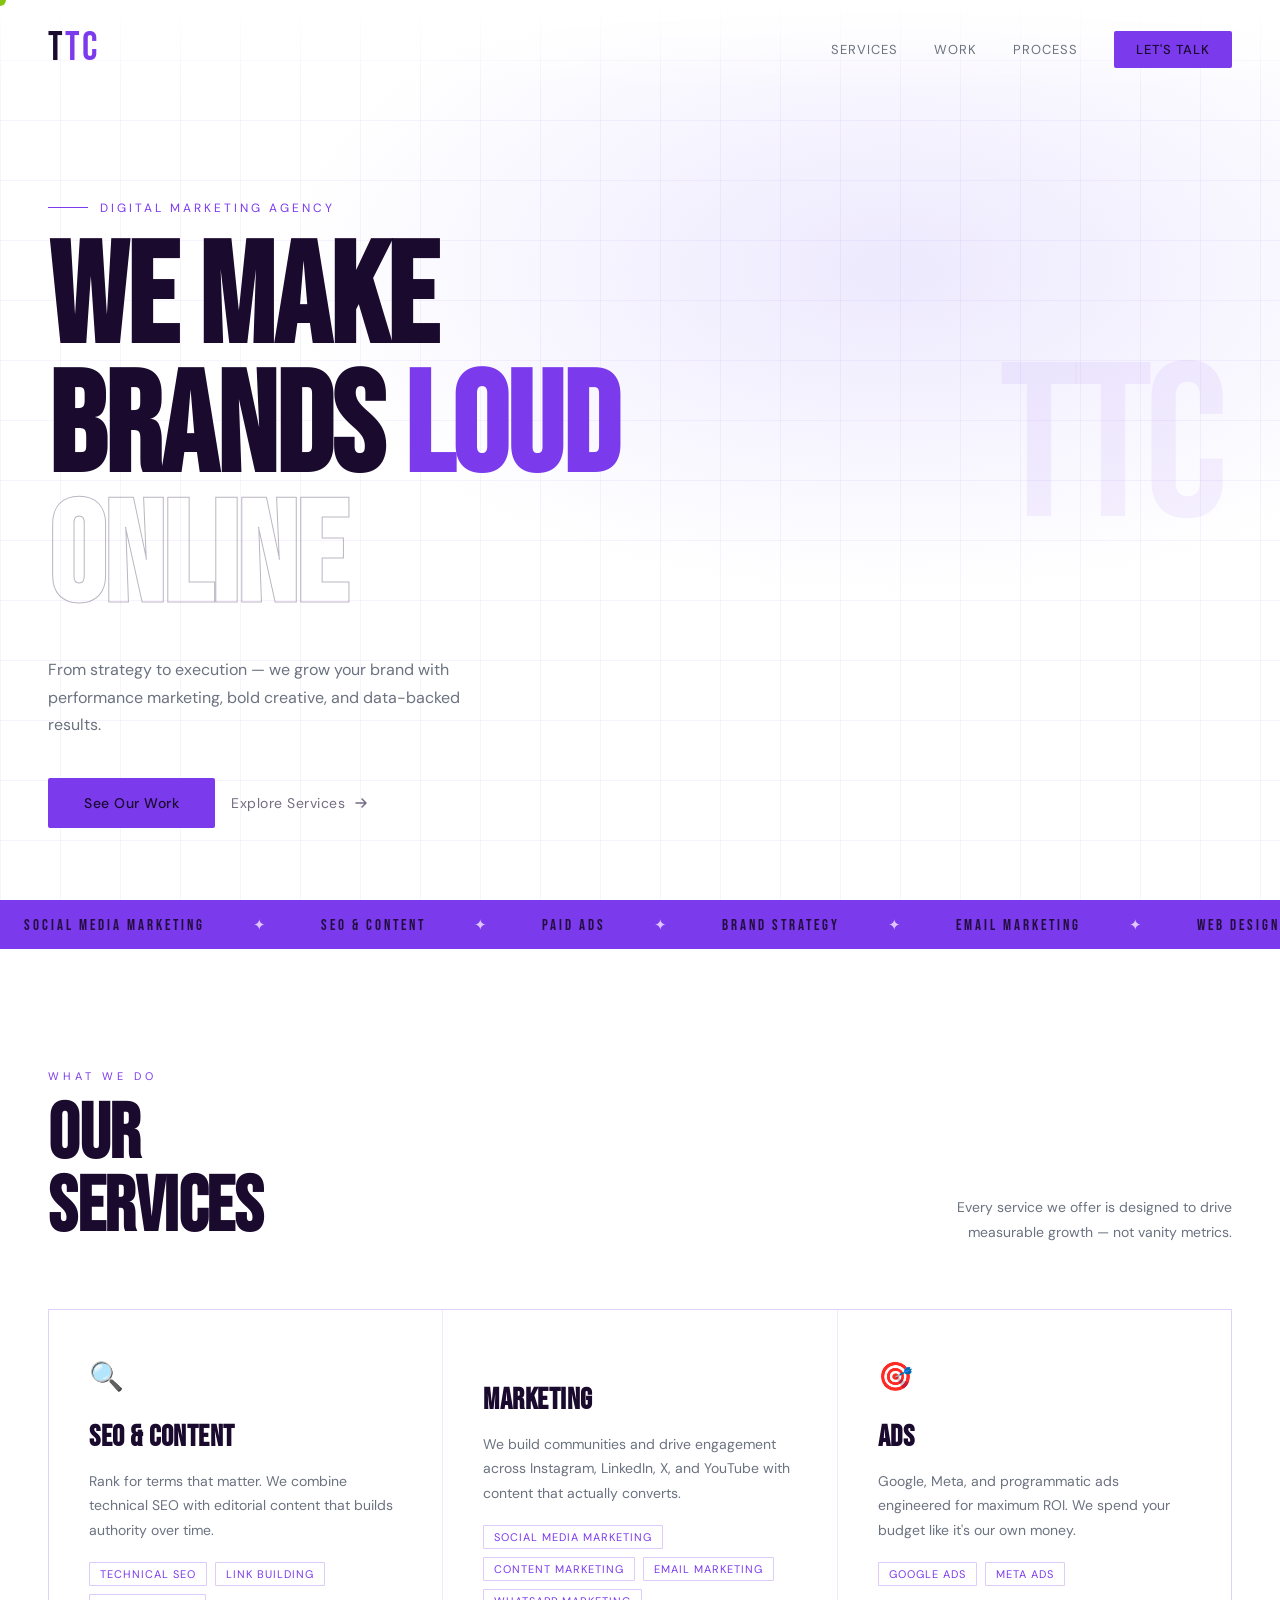
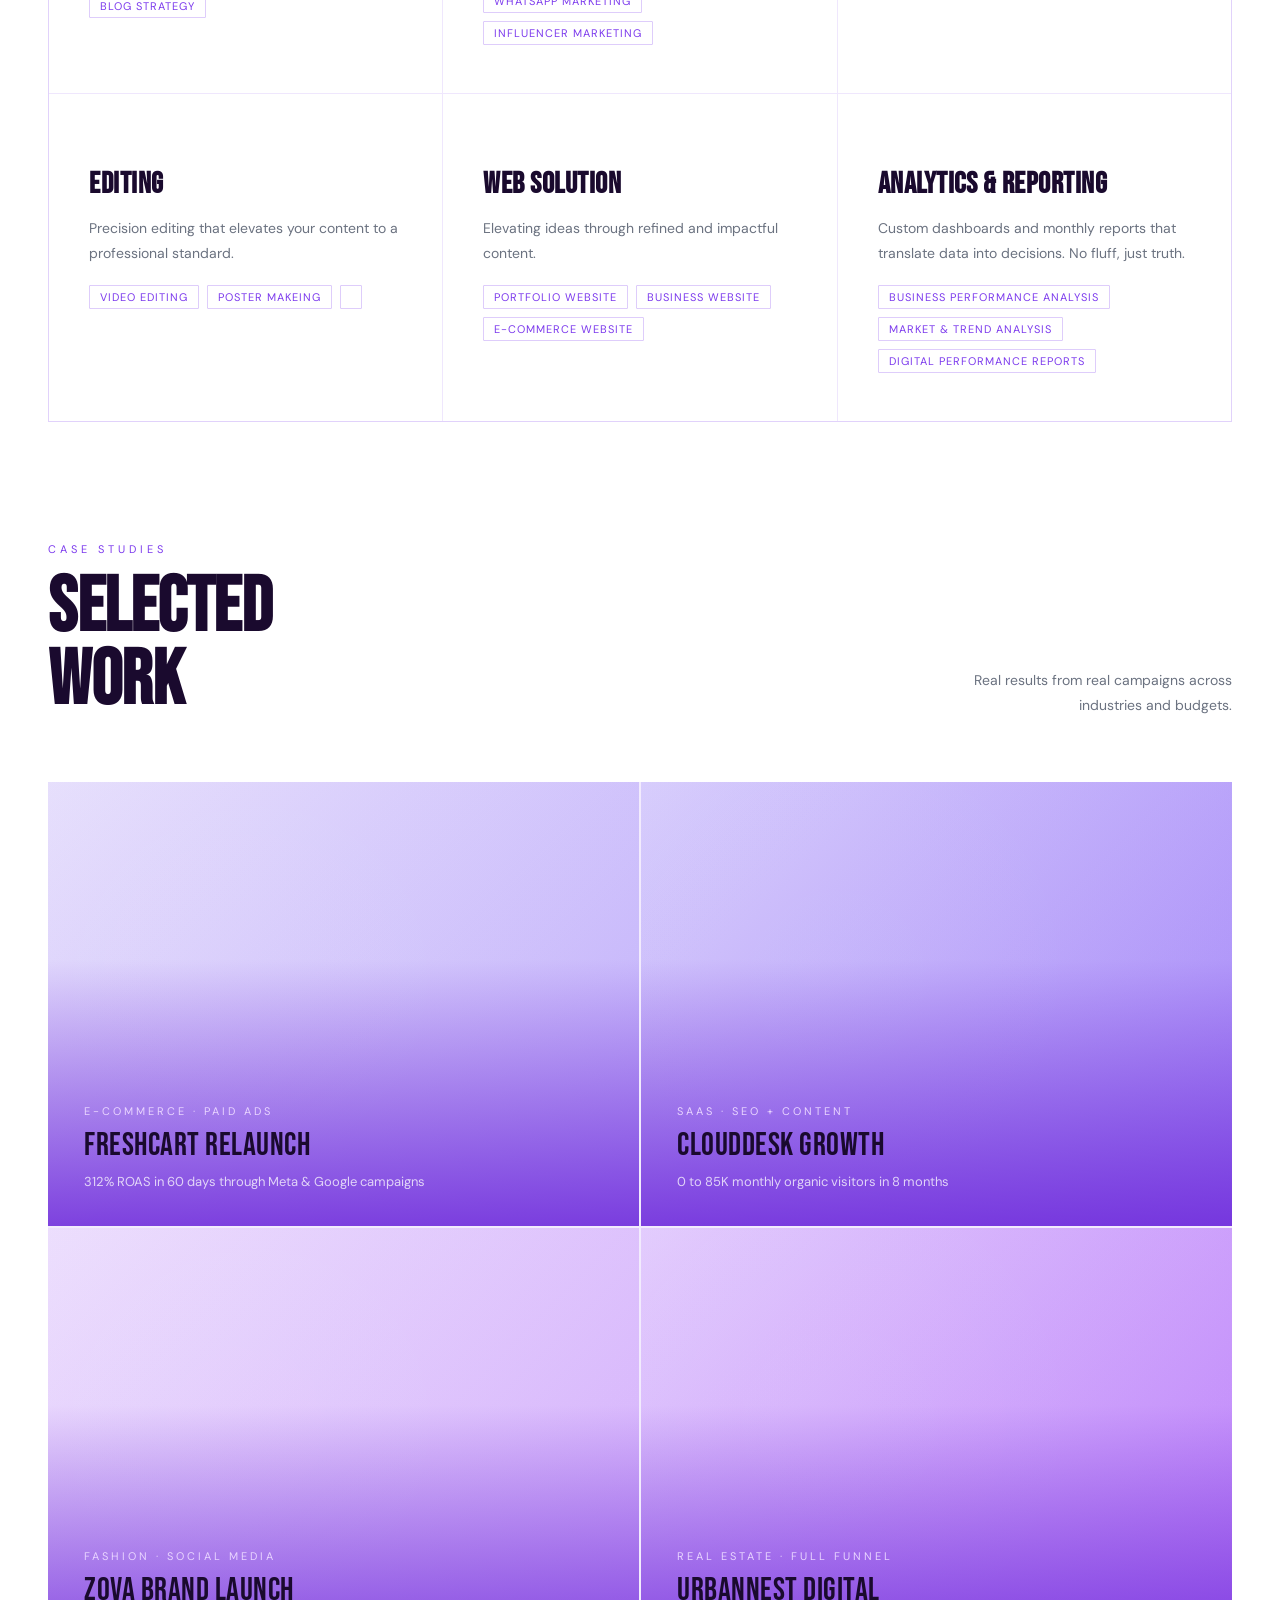
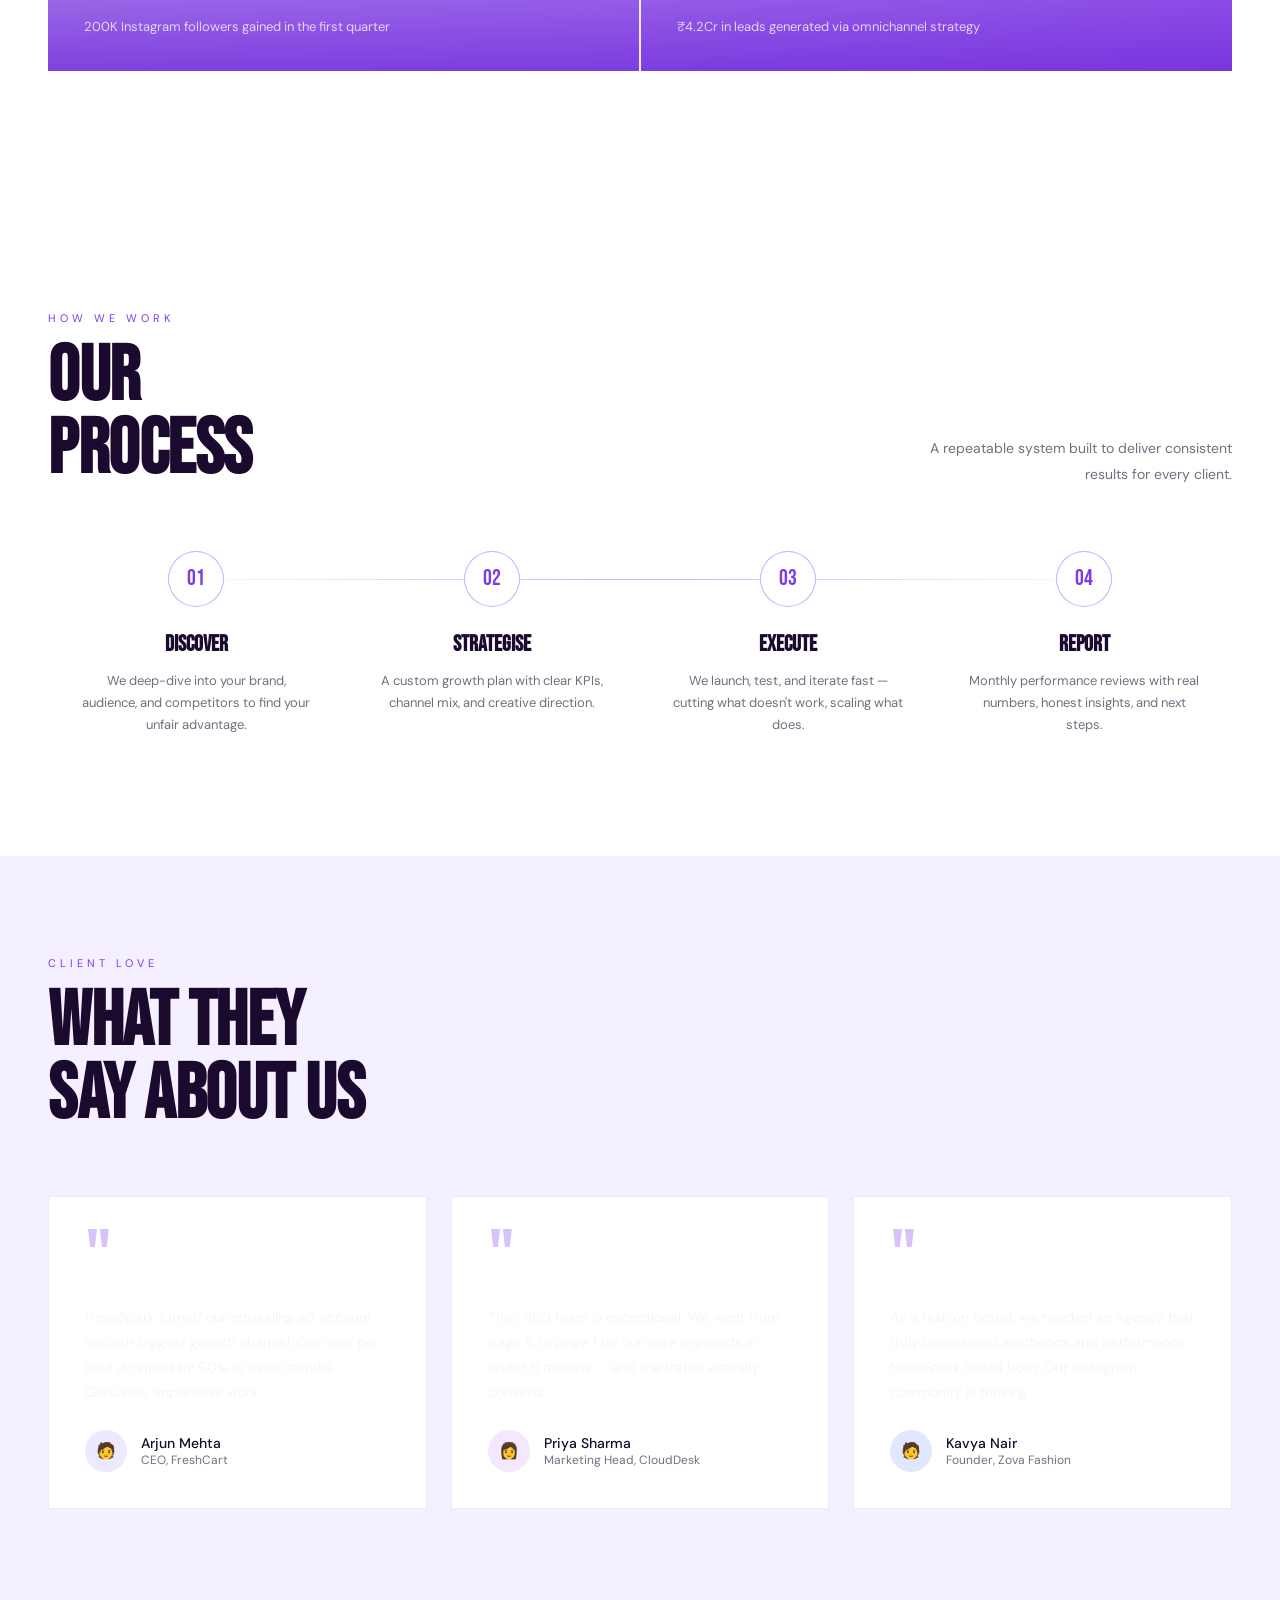
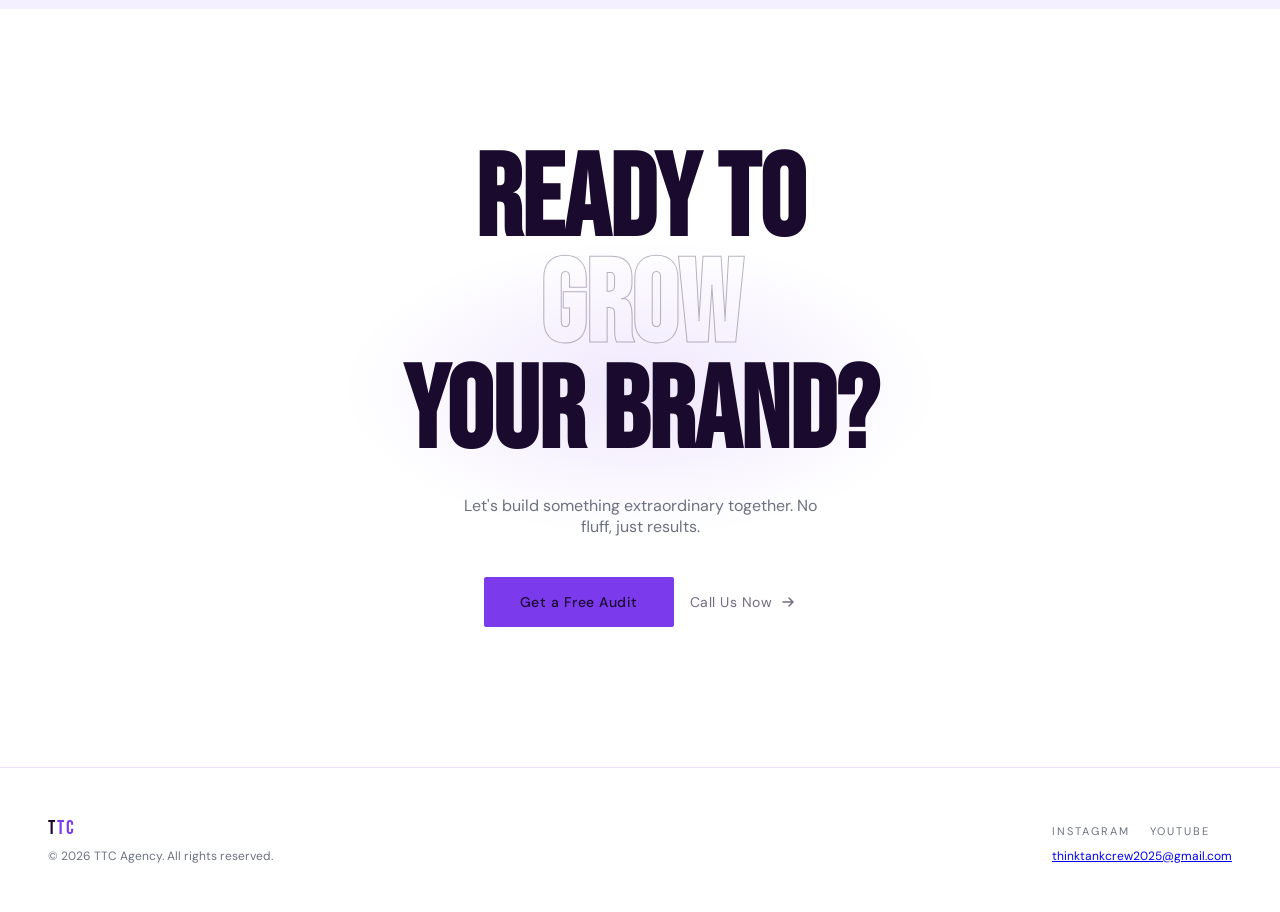
==== index.html @ b9964ea9 "Rename digital-marketing-portfolio.html to index.html" ====
<!DOCTYPE html>
<html lang="en">
<head>
<meta charset="UTF-8">
<meta name="viewport" content="width=device-width, initial-scale=1.0">
<title>NovaSpark Digital – Marketing Agency Portfolio</title>
<link href="https://fonts.googleapis.com/css2?family=Bebas+Neue&family=DM+Sans:ital,wght@0,300;0,400;0,500;1,300&display=swap" rel="stylesheet">
<style>
  *, *::before, *::after { box-sizing: border-box; margin: 0; padding: 0; }

  :root {
    --black: #ffffff;
    --white: #1a0a2e;
    --accent: #7c3aed;
    --accent2: #a855f7;
    --gray: #f3f0ff;
    --muted: #6b7280;
    --font-display: 'Bebas Neue', sans-serif;
    --font-body: 'DM Sans', sans-serif;
  }

  html { scroll-behavior: smooth; }

  body {
    background: var(--black);
    color: var(--white);
    font-family: var(--font-body);
    overflow-x: hidden;
    cursor: none;
  }

  /* Custom cursor */
  #cursor {
    width: 12px; height: 12px;
    background: var(--accent);
    border-radius: 50%;
    position: fixed; top: 0; left: 0;
    pointer-events: none; z-index: 9999;
    transform: translate(-50%,-50%);
    transition: transform 0.1s, width 0.2s, height 0.2s, background 0.2s;
    mix-blend-mode: difference;
  }
  #cursor.big { width: 48px; height: 48px; background: var(--accent2); }

  /* NAV */
  nav {
    position: fixed; top: 0; left: 0; right: 0; z-index: 100;
    display: flex; justify-content: space-between; align-items: center;
    padding: 24px 48px;
    background: linear-gradient(to bottom, rgba(255,255,255,0.97), transparent);
  }
  .logo {
    font-family: var(--font-display);
    font-size: 40px;
    letter-spacing: 2px;
    color: var(--white);
    text-decoration: none;
  }
  .logo span { color: var(--accent); }
  nav ul { list-style: none; display: flex; gap: 36px; }
  nav ul li a {
    color: var(--muted);
    text-decoration: none;
    font-size: 13px;
    letter-spacing: 1px;
    text-transform: uppercase;
    transition: color 0.2s;
  }
  nav ul li a:hover { color: var(--white); }
  .nav-cta {
    background: var(--accent);
    color: var(--white) !important;
    padding: 10px 22px;
    border-radius: 2px;
    font-weight: 500 !important;
  }
  .nav-cta:hover { background: #6d28d9; color: var(--black) !important; }

  /* HERO */
  .hero {
    min-height: 100vh;
    display: flex; flex-direction: column;
    justify-content: flex-end;
    padding: 0 48px 72px;
    position: relative;
    overflow: hidden;
  }
  .hero-bg {
    position: absolute; inset: 0; z-index: 0;
    background: radial-gradient(ellipse 80% 60% at 70% 30%, #ede9fe 0%, #ffffff 60%);
  }
  .hero-grid {
    position: absolute; inset: 0; z-index: 0;
    background-image: linear-gradient(rgba(124,58,237,0.06) 1px, transparent 1px),
                      linear-gradient(90deg, rgba(124,58,237,0.06) 1px, transparent 1px);
    background-size: 60px 60px;
  }
  .hero-counter {
    position: absolute; top: 50%; right: 60px;
    transform: translateY(-50%);
    font-family: var(--font-display);
    font-size: 220px;
    color: rgba(124,58,237,0.07);
    letter-spacing: -8px;
    user-select: none;
    z-index: 0;
  }
  .hero-tag {
    font-size: 12px; letter-spacing: 3px; text-transform: uppercase;
    color: var(--accent); margin-bottom: 20px; position: relative; z-index: 1;
    display: flex; align-items: center; gap: 12px;
  }
  .hero-tag::before {
    content: ''; display: block;
    width: 40px; height: 1px; background: var(--accent);
  }
  .hero h1 {
    font-family: var(--font-display);
    font-size: clamp(72px, 11vw, 150px);
    line-height: 0.92;
    letter-spacing: -1px;
    position: relative; z-index: 1;
    animation: fadeUp 0.9s ease both;
  }
  .hero h1 em {
    font-style: normal;
    color: var(--accent);
    -webkit-text-stroke: 0px;
  }
  .hero h1 .outline {
    -webkit-text-stroke: 1px rgba(26,10,46,0.3);
    color: transparent;
  }
  .hero-sub {
    margin-top: 32px;
    font-size: 16px;
    color: var(--muted);
    max-width: 420px;
    line-height: 1.7;
    position: relative; z-index: 1;
    animation: fadeUp 0.9s 0.15s ease both;
  }
  .hero-actions {
    margin-top: 40px;
    display: flex; gap: 16px; align-items: center;
    position: relative; z-index: 1;
    animation: fadeUp 0.9s 0.25s ease both;
  }
  .btn-primary {
    background: var(--accent); color: var(--white);
    padding: 16px 36px; border: none;
    font-family: var(--font-body); font-size: 14px; font-weight: 500;
    letter-spacing: 0.5px; cursor: none;
    border-radius: 2px; text-decoration: none;
    transition: background 0.2s, transform 0.15s;
    display: inline-block;
  }
  .btn-primary:hover { background: #6d28d9; transform: translateY(-2px); }
  .btn-ghost {
    color: var(--white); font-size: 14px; letter-spacing: 0.5px;
    text-decoration: none; display: flex; align-items: center; gap: 8px;
    opacity: 0.6; transition: opacity 0.2s;
  }
  .btn-ghost:hover { opacity: 1; }
  .btn-ghost svg { transition: transform 0.2s; }
  .btn-ghost:hover svg { transform: translateX(4px); }

  /* MARQUEE */
  .marquee-wrap {
    background: var(--accent);
    padding: 14px 0;
    overflow: hidden;
    white-space: nowrap;
  }
  .marquee-track {
    display: inline-block;
    animation: marquee 18s linear infinite;
  }
  .marquee-track span {
    font-family: var(--font-display);
    font-size: 15px;
    letter-spacing: 3px;
    text-transform: uppercase;
    color: var(--white);
    margin: 0 24px;
    opacity: 0.9;
  }
  .marquee-track span.dot { color: #e9d5ff; }

  /* STATS */
  .stats {
    display: grid;
    grid-template-columns: repeat(4, 1fr);
    border-top: 1px solid rgba(124,58,237,0.15);
    border-bottom: 1px solid rgba(124,58,237,0.15);
  }
  .stat-item {
    padding: 48px 48px;
    border-right: 1px solid rgba(124,58,237,0.15);
  }
  .stat-item:last-child { border-right: none; }
  .stat-num {
    font-family: var(--font-display);
    font-size: 64px;
    color: var(--white);
    line-height: 1;
  }
  .stat-num span { color: var(--accent); }
  .stat-label {
    font-size: 13px;
    color: var(--muted);
    margin-top: 8px;
    letter-spacing: 0.5px;
  }

  /* SERVICES */
  .section { padding: 120px 48px; }
  .section-header {
    display: flex;
    justify-content: space-between;
    align-items: flex-end;
    margin-bottom: 64px;
  }
  .section-label {
    font-size: 11px; letter-spacing: 4px;
    text-transform: uppercase; color: var(--accent);
    margin-bottom: 16px;
  }
  .section-title {
    font-family: var(--font-display);
    font-size: clamp(42px, 6vw, 80px);
    line-height: 0.95;
    letter-spacing: -0.5px;
  }
  .section-desc {
    max-width: 320px;
    font-size: 14px; color: var(--muted);
    line-height: 1.8;
    text-align: right;
  }

  .services-grid {
    display: grid;
    grid-template-columns: repeat(3, 1fr);
    gap: 1px;
    background: rgba(124,58,237,0.12);
    border: 1px solid rgba(124,58,237,0.12);
  }
  .service-card {
    background: var(--black);
    padding: 48px 40px;
    transition: background 0.3s;
    position: relative;
    overflow: hidden;
    cursor: none;
  }
  .service-card::after {
    content: '';
    position: absolute; bottom: 0; left: 0;
    height: 2px; width: 0;
    background: var(--accent);
    transition: width 0.4s ease;
  }
  .service-card:hover { background: #faf5ff; }
  .service-card:hover::after { width: 100%; }
  .service-icon {
    font-size: 28px; margin-bottom: 24px;
  }
  .service-num {
    position: absolute; top: 40px; right: 40px;
    font-family: var(--font-display);
    font-size: 48px;
    color: rgba(255,255,255,0.05);
  }
  .service-card h3 {
    font-family: var(--font-display);
    font-size: 30px;
    letter-spacing: 0.5px;
    margin-bottom: 14px;
    color: var(--white);
  }
  .service-card p {
    font-size: 14px; color: var(--muted); line-height: 1.75;
  }
  .service-tags {
    margin-top: 20px;
    display: flex; flex-wrap: wrap; gap: 8px;
  }
  .tag {
    font-size: 11px; letter-spacing: 1px;
    text-transform: uppercase;
    border: 1px solid rgba(124,58,237,0.25);
    padding: 4px 10px;
    border-radius: 1px;
    color: var(--accent);
  }

  /* WORK / CASE STUDIES */
  .work-grid {
    display: grid;
    grid-template-columns: repeat(2, 1fr);
    gap: 2px;
    background: rgba(124,58,237,0.1);
  }
  .work-item {
    position: relative;
    overflow: hidden;
    aspect-ratio: 4/3;
    background: #ede9fe;
    cursor: none;
  }
  .work-item.tall { aspect-ratio: 3/4; }
  .work-bg {
    position: absolute; inset: 0;
    transition: transform 0.6s ease;
  }
  .work-item:hover .work-bg { transform: scale(1.05); }
  .work-overlay {
    position: absolute; inset: 0;
    background: linear-gradient(to top, rgba(109,40,217,0.85) 0%, rgba(109,40,217,0.05) 60%);
    display: flex; flex-direction: column;
    justify-content: flex-end;
    padding: 36px;
  }
  .work-cat {
    font-size: 11px; letter-spacing: 3px;
    text-transform: uppercase; color: #e9d5ff;
    margin-bottom: 8px;
  }
  .work-title {
    font-family: var(--font-display);
    font-size: 32px; letter-spacing: 0.5px;
    margin-bottom: 8px;
  }
  .work-desc { font-size: 13px; color: rgba(255,255,255,0.75); }
  .work-arrow {
    position: absolute; top: 28px; right: 28px;
    width: 40px; height: 40px;
    border: 1px solid rgba(255,255,255,0.2);
    border-radius: 50%;
    display: flex; align-items: center; justify-content: center;
    opacity: 0; transition: opacity 0.3s;
  }
  .work-item:hover .work-arrow { opacity: 1; }

  /* PROCESS */
  .process-steps {
    display: grid;
    grid-template-columns: repeat(4, 1fr);
    gap: 0;
    position: relative;
  }
  .process-steps::before {
    content: '';
    position: absolute;
    top: 28px; left: 10%; right: 10%;
    height: 1px;
    background: linear-gradient(to right, transparent, rgba(124,58,237,0.4), transparent);
  }
  .process-step { padding: 0 32px; text-align: center; }
  .step-num {
    width: 56px; height: 56px;
    border: 1px solid rgba(124,58,237,0.4);
    border-radius: 50%;
    display: flex; align-items: center; justify-content: center;
    font-family: var(--font-display);
    font-size: 22px; color: var(--accent);
    margin: 0 auto 24px;
    background: var(--black);
    position: relative; z-index: 1;
  }
  .process-step h4 {
    font-family: var(--font-display);
    font-size: 22px; margin-bottom: 12px;
  }
  .process-step p { font-size: 13px; color: var(--muted); line-height: 1.7; }

  /* TESTIMONIAL */
  .testimonial-section {
    background: #f5f0ff;
    padding: 100px 48px;
  }
  .testimonial-grid {
    display: grid;
    grid-template-columns: 1fr 1fr 1fr;
    gap: 24px;
    margin-top: 64px;
  }
  .testimonial-card {
    background: #ffffff;
    padding: 36px;
    border: 1px solid rgba(124,58,237,0.12);
    border-radius: 2px;
    position: relative;
  }
  .quote-mark {
    font-family: var(--font-display);
    font-size: 80px; line-height: 0.7;
    color: var(--accent); opacity: 0.3;
    margin-bottom: 16px;
  }
  .testimonial-card p {
    font-size: 14px; line-height: 1.8; color: rgba(245,243,238,0.75);
    margin-bottom: 24px;
  }
  .testimonial-author { display: flex; align-items: center; gap: 14px; }
  .avatar {
    width: 42px; height: 42px; border-radius: 50%;
    display: flex; align-items: center; justify-content: center;
    font-size: 16px; font-weight: 500;
    flex-shrink: 0;
  }
  .avatar.a1 { background: #ede9fe; }
  .avatar.a2 { background: #f3e8ff; }
  .avatar.a3 { background: #e0e7ff; }
  .author-name { font-size: 14px; font-weight: 500; }
  .author-role { font-size: 12px; color: var(--muted); }

  /* CTA */
  .cta-section {
    padding: 140px 48px;
    text-align: center;
    position: relative;
    overflow: hidden;
  }
  .cta-glow {
    position: absolute; top: 50%; left: 50%;
    transform: translate(-50%,-50%);
    width: 600px; height: 300px;
    background: radial-gradient(ellipse, rgba(124,58,237,0.12) 0%, transparent 70%);
    pointer-events: none;
  }
  .cta-section h2 {
    font-family: var(--font-display);
    font-size: clamp(56px, 9vw, 120px);
    line-height: 0.92;
    position: relative; z-index: 1;
  }
  .cta-section h2 .outline {
    -webkit-text-stroke: 1px rgba(26,10,46,0.3);
    color: transparent;
  }
  .cta-section p {
    font-size: 16px; color: var(--muted);
    margin: 28px auto; max-width: 380px;
    position: relative; z-index: 1;
  }
  .cta-actions { position: relative; z-index: 1; display: flex; gap: 16px; justify-content: center; margin-top: 40px; }

  /* FOOTER */
  footer {
    border-top: 1px solid rgba(124,58,237,0.15);
    padding: 48px;
    display: flex;
    justify-content: space-between;
    align-items: center;
  }
  .footer-left .logo { font-size: 20px; }
  .footer-right { font-size: 12px; color: var(--muted); }
  .social-links { display: flex; gap: 20px; margin-top: 8px; }
  .social-links a {
    font-size: 11px; letter-spacing: 2px; text-transform: uppercase;
    color: var(--muted); text-decoration: none; transition: color 0.2s;
  }
  .social-links a:hover { color: var(--accent); }

  @keyframes fadeUp {
    from { opacity: 0; transform: translateY(30px); }
    to { opacity: 1; transform: translateY(0); }
  }
  @keyframes marquee {
    from { transform: translateX(0); }
    to { transform: translateX(-50%); }
  }

  /* Work item backgrounds using CSS */
  .w1 { background: linear-gradient(135deg, #ede9fe, #c4b5fd); }
  .w2 { background: linear-gradient(135deg, #ddd6fe, #a78bfa); }
  .w3 { background: linear-gradient(135deg, #f3e8ff, #d8b4fe); }
  .w4 { background: linear-gradient(135deg, #e9d5ff, #c084fc); }

  .w1::before, .w2::before, .w3::before, .w4::before {
    content: '';
    position: absolute; inset: 0;
    background-image: radial-gradient(circle at 30% 40%, rgba(255,255,255,0.03) 0%, transparent 60%);
  }
</style>
</head>
<body>

<div id="cursor"></div>

<!-- NAV -->
<nav>
  <a href="#" class="logo">T<span>Tc</span></a>
  <ul>
    <li><a href="#services">Services</a></li>
    <li><a href="#work">Work</a></li>
    <li><a href="#process">Process</a></li>
    <li><a href="#contact" class="nav-cta">Let's Talk</a></li>
  </ul>
</nav>

<!-- HERO -->
<section class="hero">
  <div class="hero-bg"></div>
  <div class="hero-grid"></div>
  <div class="hero-counter">Ttc</div>

  <div class="hero-tag">Digital Marketing Agency</div>
  <h1>
    WE MAKE<br>
    BRANDS <em>LOUD</em><br>
    <span class="outline">ONLINE</span>
  </h1>
  <p class="hero-sub">
    From strategy to execution — we grow your brand with performance marketing, bold creative, and data-backed results.
  </p>
  <div class="hero-actions">
    <a href="#work" class="btn-primary">See Our Work</a>
    <a href="#services" class="btn-ghost">
      Explore Services
      <svg width="16" height="16" viewBox="0 0 16 16" fill="none">
        <path d="M3 8h10M9 4l4 4-4 4" stroke="currentColor" stroke-width="1.5" stroke-linecap="round" stroke-linejoin="round"/>
      </svg>
    </a>
  </div>
</section>

<!-- MARQUEE -->
<div class="marquee-wrap">
  <div class="marquee-track">
    <span>Social Media Marketing</span><span class="dot">✦</span>
    <span>SEO & Content</span><span class="dot">✦</span>
    <span>Paid Ads</span><span class="dot">✦</span>
    <span>Brand Strategy</span><span class="dot">✦</span>
    <span>Email Marketing</span><span class="dot">✦</span>
    <span>Web Design</span><span class="dot">✦</span>
    <span>Analytics</span><span class="dot">✦</span>
    <span>Video Production</span><span class="dot">✦</span>
    <span>Social Media Marketing</span><span class="dot">✦</span>
    <span>SEO & Content</span><span class="dot">✦</span>
    <span>Paid Ads</span><span class="dot">✦</span>
    <span>Brand Strategy</span><span class="dot">✦</span>
    <span>Email Marketing</span><span class="dot">✦</span>
    <span>Web Design</span><span class="dot">✦</span>
    <span>Analytics</span><span class="dot">✦</span>
    <span>Video Production</span><span class="dot">✦</span>
    <span>Social Media Marketing</span><span class="dot">✦</span>
    <span>SEO & Content</span><span class="dot">✦</span>
    <span>Paid Ads</span><span class="dot">✦</span>
    <span>Brand Strategy</span><span class="dot">✦</span>
    <span>Email Marketing</span><span class="dot">✦</span>
    <span>Web Design</span><span class="dot">✦</span>
    <span>Analytics</span><span class="dot">✦</span>
    <span>Video Production</span><span class="dot">✦</span>
    <span>Social Media Marketing</span><span class="dot">✦</span>
    <span>SEO & Content</span><span class="dot">✦</span>
    <span>Paid Ads</span><span class="dot">✦</span>
    <span>Brand Strategy</span><span class="dot">✦</span>
    <span>Email Marketing</span><span class="dot">✦</span>
    <span>Web Design</span><span class="dot">✦</span>
    <span>Analytics</span><span class="dot">✦</span>
    <span>Video Production</span><span class="dot">✦</span>
  </div>
</div>



<!-- SERVICES -->
<section class="section" id="services">
  <div class="section-header">
    <div>
      <p class="section-label">What We Do</p>
      <h2 class="section-title">OUR<br>SERVICES</h2>
    </div>
    <p class="section-desc">Every service we offer is designed to drive measurable growth — not vanity metrics.</p>
  </div>

<div class="services-grid">
  <div class="service-card">
      <div class="service-icon">🔍</div>
      <div class="service-num">03</div>
      <h3>SEO & CONTENT</h3>
      <p>Rank for terms that matter. We combine technical SEO with editorial content that builds authority over time.</p>
      <div class="service-tags">
        <span class="tag">Technical SEO</span>
        <span class="tag">Link Building</span>
        <span class="tag">Blog Strategy</span>
      </div>
    </div>


  
    <div class="service-card">
      <div class="service-icon"></div>
      <div class="service-num">01</div>
      <h3> MARKETING</h3>
      <p>We build communities and drive engagement across Instagram, LinkedIn, X, and YouTube with content that actually converts.</p>
      <div class="service-tags">
        <span class="tag">Social Media Marketing</span>
        <span class="tag">Content Marketing</span>
        <span class="tag">Email Marketing</span>
        <span class="tag">Whatsapp Marketing</span>
        <span class="tag">Influencer Marketing</span>
      </div>
    </div>



    <div class="service-card">
      <div class="service-icon">🎯</div>
      <div class="service-num">02</div>
      <h3> ADS</h3>
      <p>Google, Meta, and programmatic ads engineered for maximum ROI. We spend your budget like it's our own money.</p>
      <div class="service-tags">
        <span class="tag">Google Ads</span>
        <span class="tag">Meta Ads</span>
        
      </div>
    </div>
  
    <div class="service-card">
      <div class="service-icon"></div>
      <div class="service-num">04</div>
      <h3>EDITING</h3>
      <p>Precision editing that elevates your content to a professional standard.</p>
      <div class="service-tags">
        <span class="tag">Video Editing</span>
        <span class="tag">Poster Makeing</span>
        <span class="tag"></span>
      </div>
    </div>
    <div class="service-card">
      <div class="service-icon"></div>
      <div class="service-num">05</div>
      <h3>WEB SOLUTION</h3>
      <p>Elevating ideas through refined and impactful content.</p>
      <div class="service-tags">
        <span class="tag">Portfolio Website</span>
        <span class="tag">Business Website</span>
        <span class="tag">E-commerce Website</span>
      </div>
    </div>
    <div class="service-card">
      <div class="service-icon"></div>
      <div class="service-num">06</div>
      <h3>ANALYTICS & REPORTING</h3>
      <p>Custom dashboards and monthly reports that translate data into decisions. No fluff, just truth.</p>
      <div class="service-tags">
        <span class="tag">Business Performance Analysis</span>
        <span class="tag">Market & Trend Analysis</span>
        <span class="tag">Digital Performance Reports</span>
      </div>
    </div>
  </div>
</section>

<!-- WORK -->
<section class="section" id="work" style="padding-top: 0;">
  <div class="section-header">
    <div>
      <p class="section-label">Case Studies</p>
      <h2 class="section-title">SELECTED<br>WORK</h2>
    </div>
    <p class="section-desc">Real results from real campaigns across industries and budgets.</p>
  </div>

  <div class="work-grid">
    <div class="work-item">
      <div class="work-bg w1"></div>
      <div class="work-overlay">
        <div class="work-cat">E-Commerce · Paid Ads</div>
        <div class="work-title">FreshCart Relaunch</div>
        <div class="work-desc">312% ROAS in 60 days through Meta & Google campaigns</div>
      </div>
      <div class="work-arrow">→</div>
    </div>
    <div class="work-item">
      <div class="work-bg w2"></div>
      <div class="work-overlay">
        <div class="work-cat">SaaS · SEO + Content</div>
        <div class="work-title">CloudDesk Growth</div>
        <div class="work-desc">0 to 85K monthly organic visitors in 8 months</div>
      </div>
      <div class="work-arrow">→</div>
    </div>
    <div class="work-item">
      <div class="work-bg w3"></div>
      <div class="work-overlay">
        <div class="work-cat">Fashion · Social Media</div>
        <div class="work-title">Zova Brand Launch</div>
        <div class="work-desc">200K Instagram followers gained in the first quarter</div>
      </div>
      <div class="work-arrow">→</div>
    </div>
    <div class="work-item">
      <div class="work-bg w4"></div>
      <div class="work-overlay">
        <div class="work-cat">Real Estate · Full Funnel</div>
        <div class="work-title">UrbanNest Digital</div>
        <div class="work-desc">₹4.2Cr in leads generated via omnichannel strategy</div>
      </div>
      <div class="work-arrow">→</div>
    </div>
  </div>
</section>

<!-- PROCESS -->
<section class="section" id="process">
  <div class="section-header">
    <div>
      <p class="section-label">How We Work</p>
      <h2 class="section-title">OUR<br>PROCESS</h2>
    </div>
    <p class="section-desc">A repeatable system built to deliver consistent results for every client.</p>
  </div>

  <div class="process-steps">
    <div class="process-step">
      <div class="step-num">01</div>
      <h4>DISCOVER</h4>
      <p>We deep-dive into your brand, audience, and competitors to find your unfair advantage.</p>
    </div>
    <div class="process-step">
      <div class="step-num">02</div>
      <h4>STRATEGISE</h4>
      <p>A custom growth plan with clear KPIs, channel mix, and creative direction.</p>
    </div>
    <div class="process-step">
      <div class="step-num">03</div>
      <h4>EXECUTE</h4>
      <p>We launch, test, and iterate fast — cutting what doesn't work, scaling what does.</p>
    </div>
    <div class="process-step">
      <div class="step-num">04</div>
      <h4>REPORT</h4>
      <p>Monthly performance reviews with real numbers, honest insights, and next steps.</p>
    </div>
  </div>
</section>

<!-- TESTIMONIALS -->
<div class="testimonial-section">
  <div>
    <p class="section-label">Client Love</p>
    <h2 class="section-title">WHAT THEY<br>SAY ABOUT US</h2>
  </div>
  <div class="testimonial-grid">
    <div class="testimonial-card">
      <div class="quote-mark">"</div>
      <p>NovaSpark turned our struggling ad account into our biggest growth channel. Our cost per lead dropped by 60% in three months. Genuinely impressive work.</p>
      <div class="testimonial-author">
        <div class="avatar a1">🧑</div>
        <div>
          <div class="author-name">Arjun Mehta</div>
          <div class="author-role">CEO, FreshCart</div>
        </div>
      </div>
    </div>
    <div class="testimonial-card">
      <div class="quote-mark">"</div>
      <p>Their SEO team is exceptional. We went from page 5 to page 1 for our core keywords in under 6 months — and the traffic actually converts.</p>
      <div class="testimonial-author">
        <div class="avatar a2">👩</div>
        <div>
          <div class="author-name">Priya Sharma</div>
          <div class="author-role">Marketing Head, CloudDesk</div>
        </div>
      </div>
    </div>
    <div class="testimonial-card">
      <div class="quote-mark">"</div>
      <p>As a fashion brand, we needed an agency that truly understood aesthetics and performance. NovaSpark nailed both. Our Instagram community is thriving.</p>
      <div class="testimonial-author">
        <div class="avatar a3">🧑</div>
        <div>
          <div class="author-name">Kavya Nair</div>
          <div class="author-role">Founder, Zova Fashion</div>
        </div>
      </div>
    </div>
  </div>
</div>

<!-- CTA -->
<section class="cta-section" id="contact">
  <div class="cta-glow"></div>
  <h2>
    READY TO<br>
    <span class="outline">GROW</span><br>
    YOUR BRAND?
  </h2>
  <p>Let's build something extraordinary together. No fluff, just results.</p>
  <div class="cta-actions">
    <a href="mailto: jegan171104@email.com" class="btn-primary">Get a Free Audit</a>
    <a href="https://wa.me/916381110113" class="btn-ghost" target="_blank">
      Call Us Now
      <svg width="16" height="16" viewBox="0 0 16 16" fill="none">
        <path d="M3 8h10M9 4l4 4-4 4" stroke="currentColor" stroke-width="1.5" stroke-linecap="round" stroke-linejoin="round"/>
      </svg>
    </a>
  </div>
</section>

<!-- FOOTER -->
<footer>
  <div class="footer-left">
    <a href="#" class="logo">T<span>TC</span></a>
    <p style="font-size:12px; color:var(--muted); margin-top:8px;">© 2026 TTC Agency. All rights reserved.</p>
  </div>
  <div class="footer-right">
    <div class="social-links">
      <a href="https://www.instagram.com/thinktank_crew/" target="_blank">Instagram</a>
      <a href="https://youtube.com/@thinktankcrew?si=W-JcFl728--2I404" target="_blank">YouTube</a>
    </div>
    <p style="margin-top:10px;"><a href="mailto:jegan171104@email.com">thinktankcrew2025@gmail.com</a></p>
  </div>
</footer>

<script>
  // Custom cursor
  const cursor = document.getElementById('cursor');
  document.addEventListener('mousemove', e => {
    cursor.style.left = e.clientX + 'px';
    cursor.style.top = e.clientY + 'px';
  });
  document.querySelectorAll('a, button, .service-card, .work-item, input').forEach(el => {
    el.addEventListener('mouseenter', () => cursor.classList.add('big'));
    el.addEventListener('mouseleave', () => cursor.classList.remove('big'));
  });
</script>
</body>
</html>
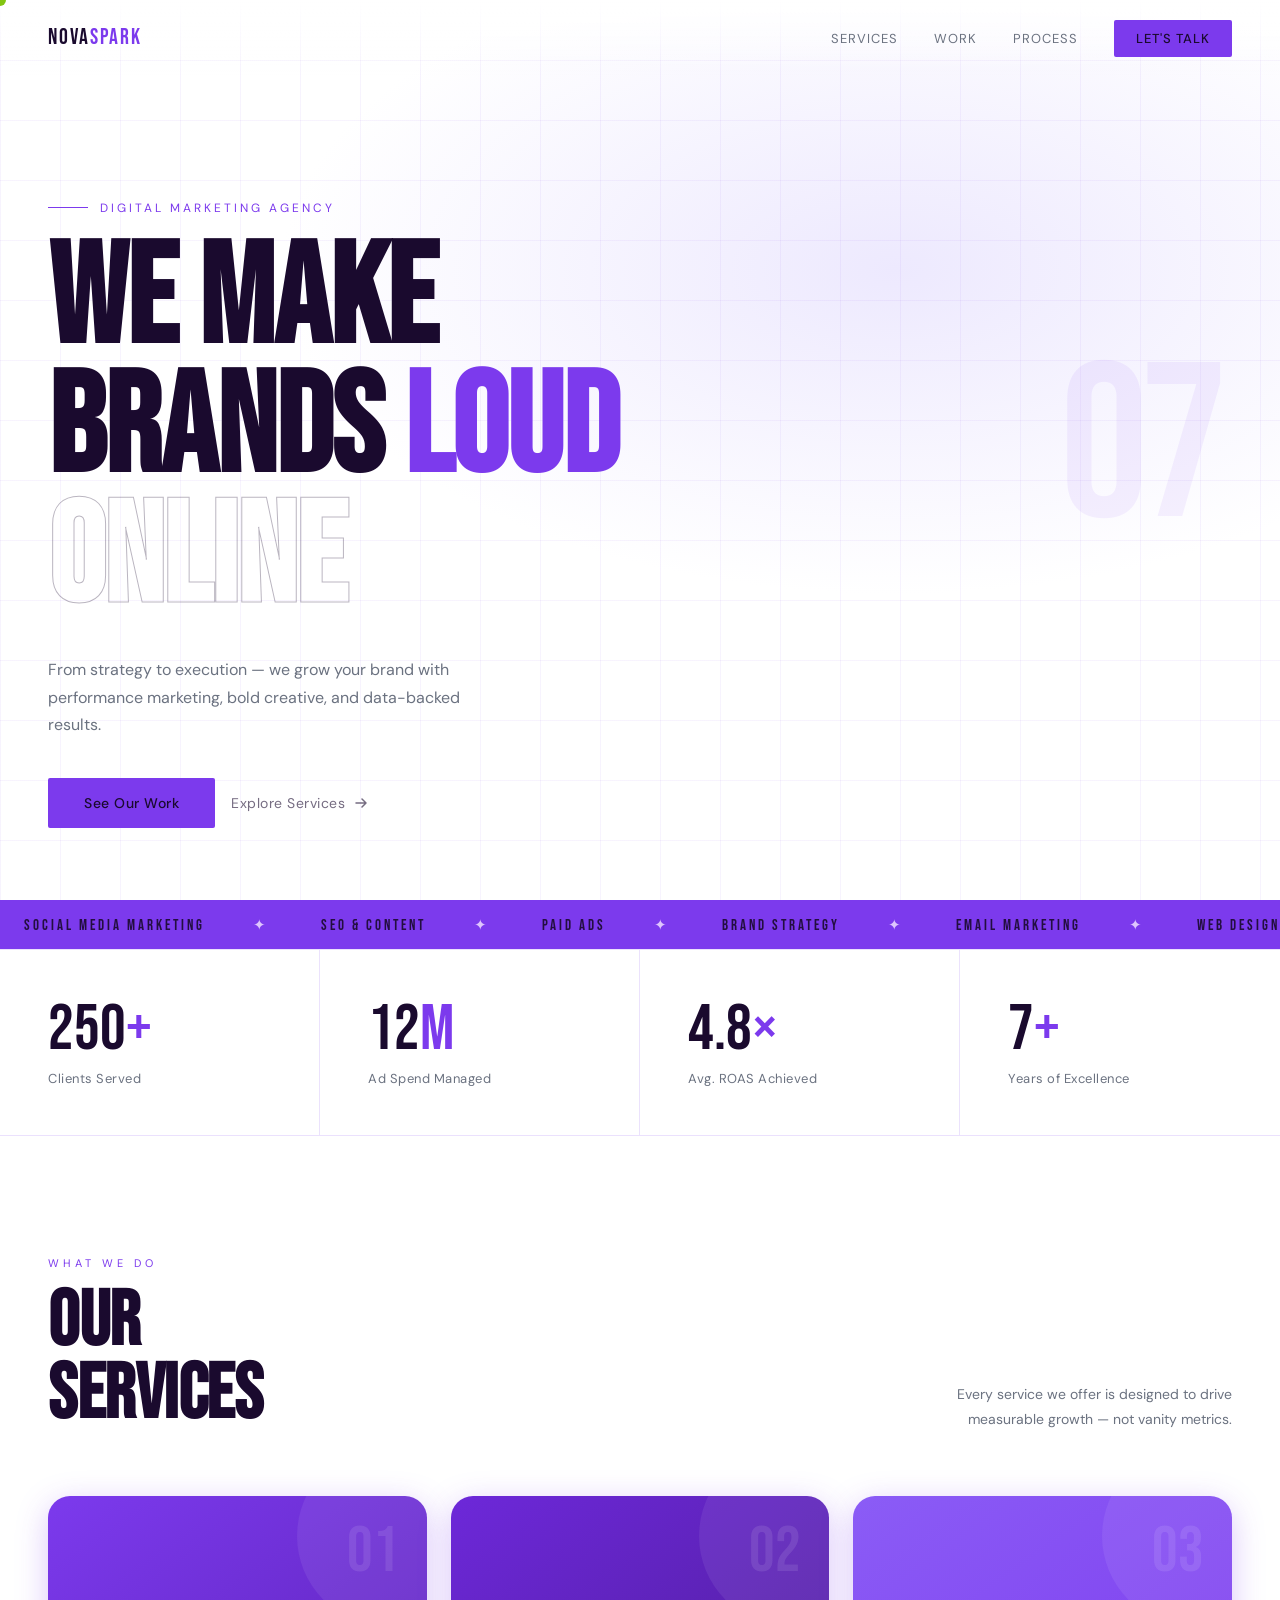
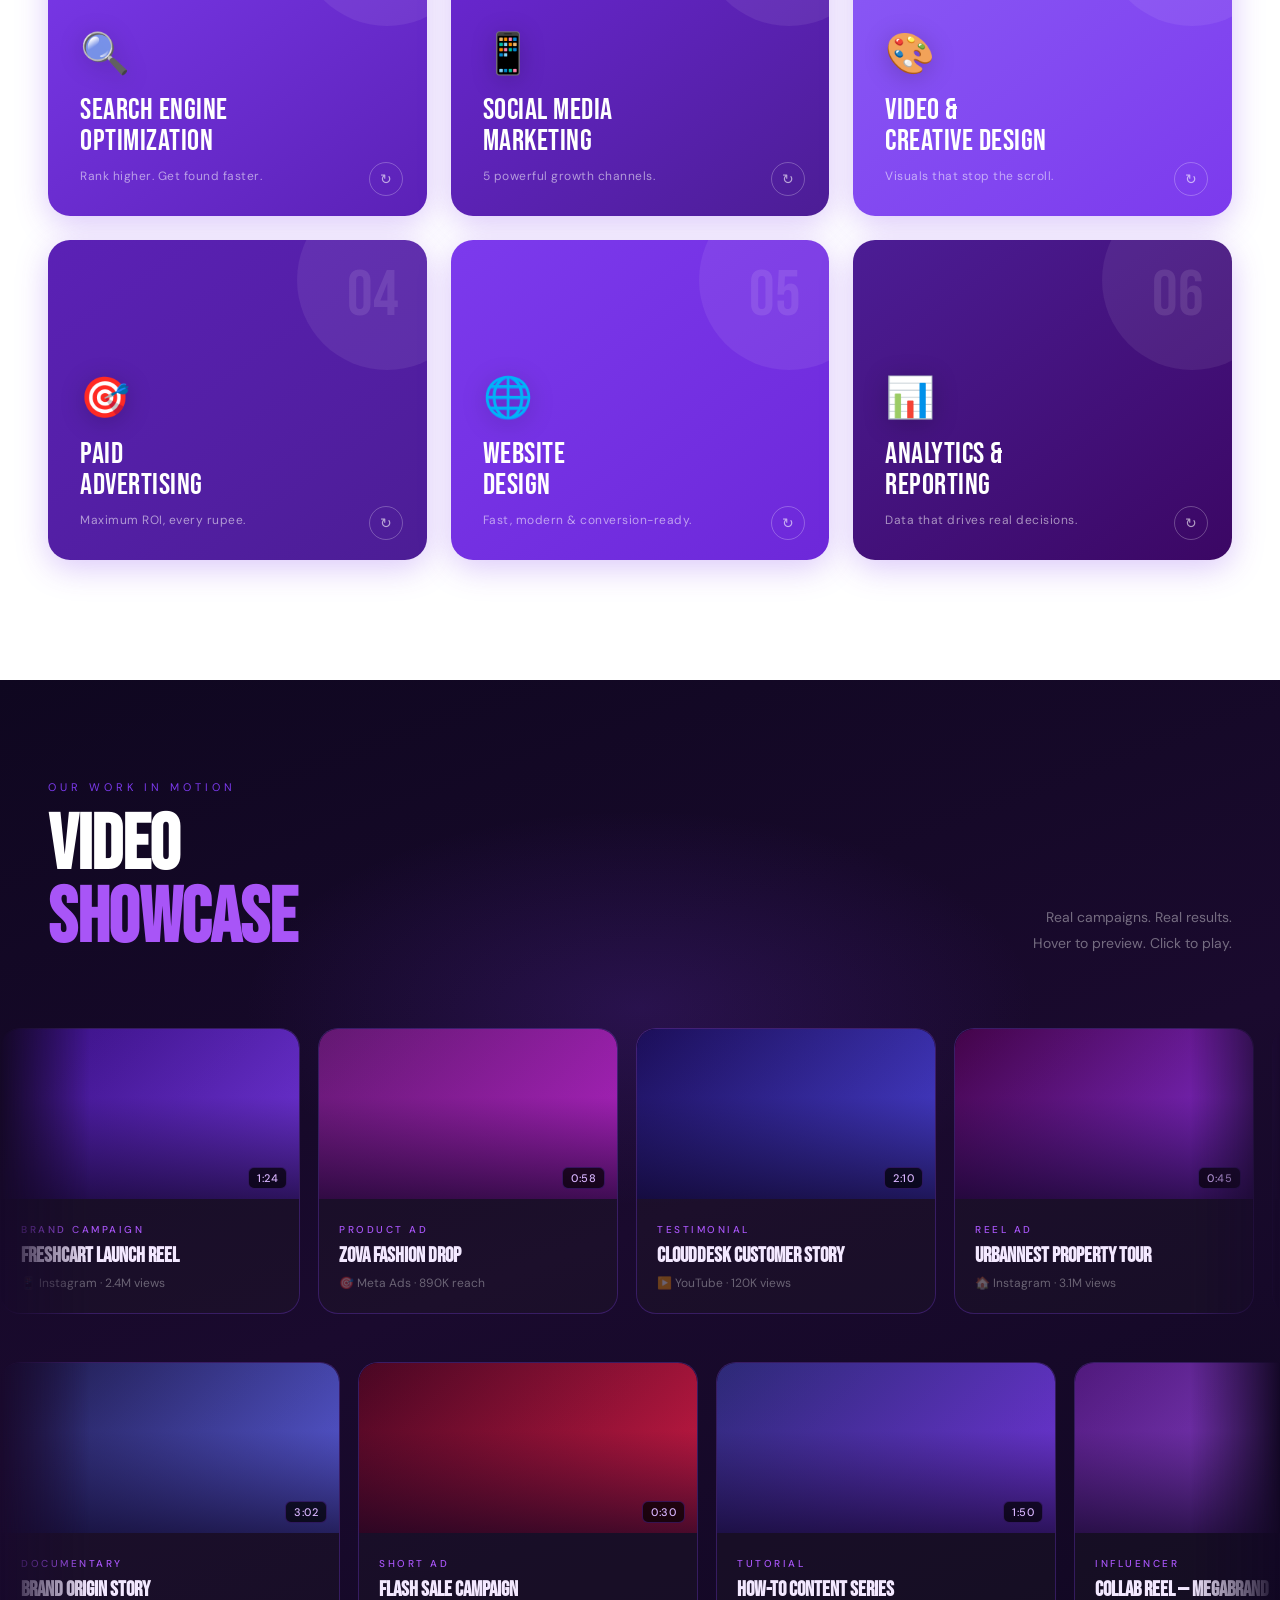
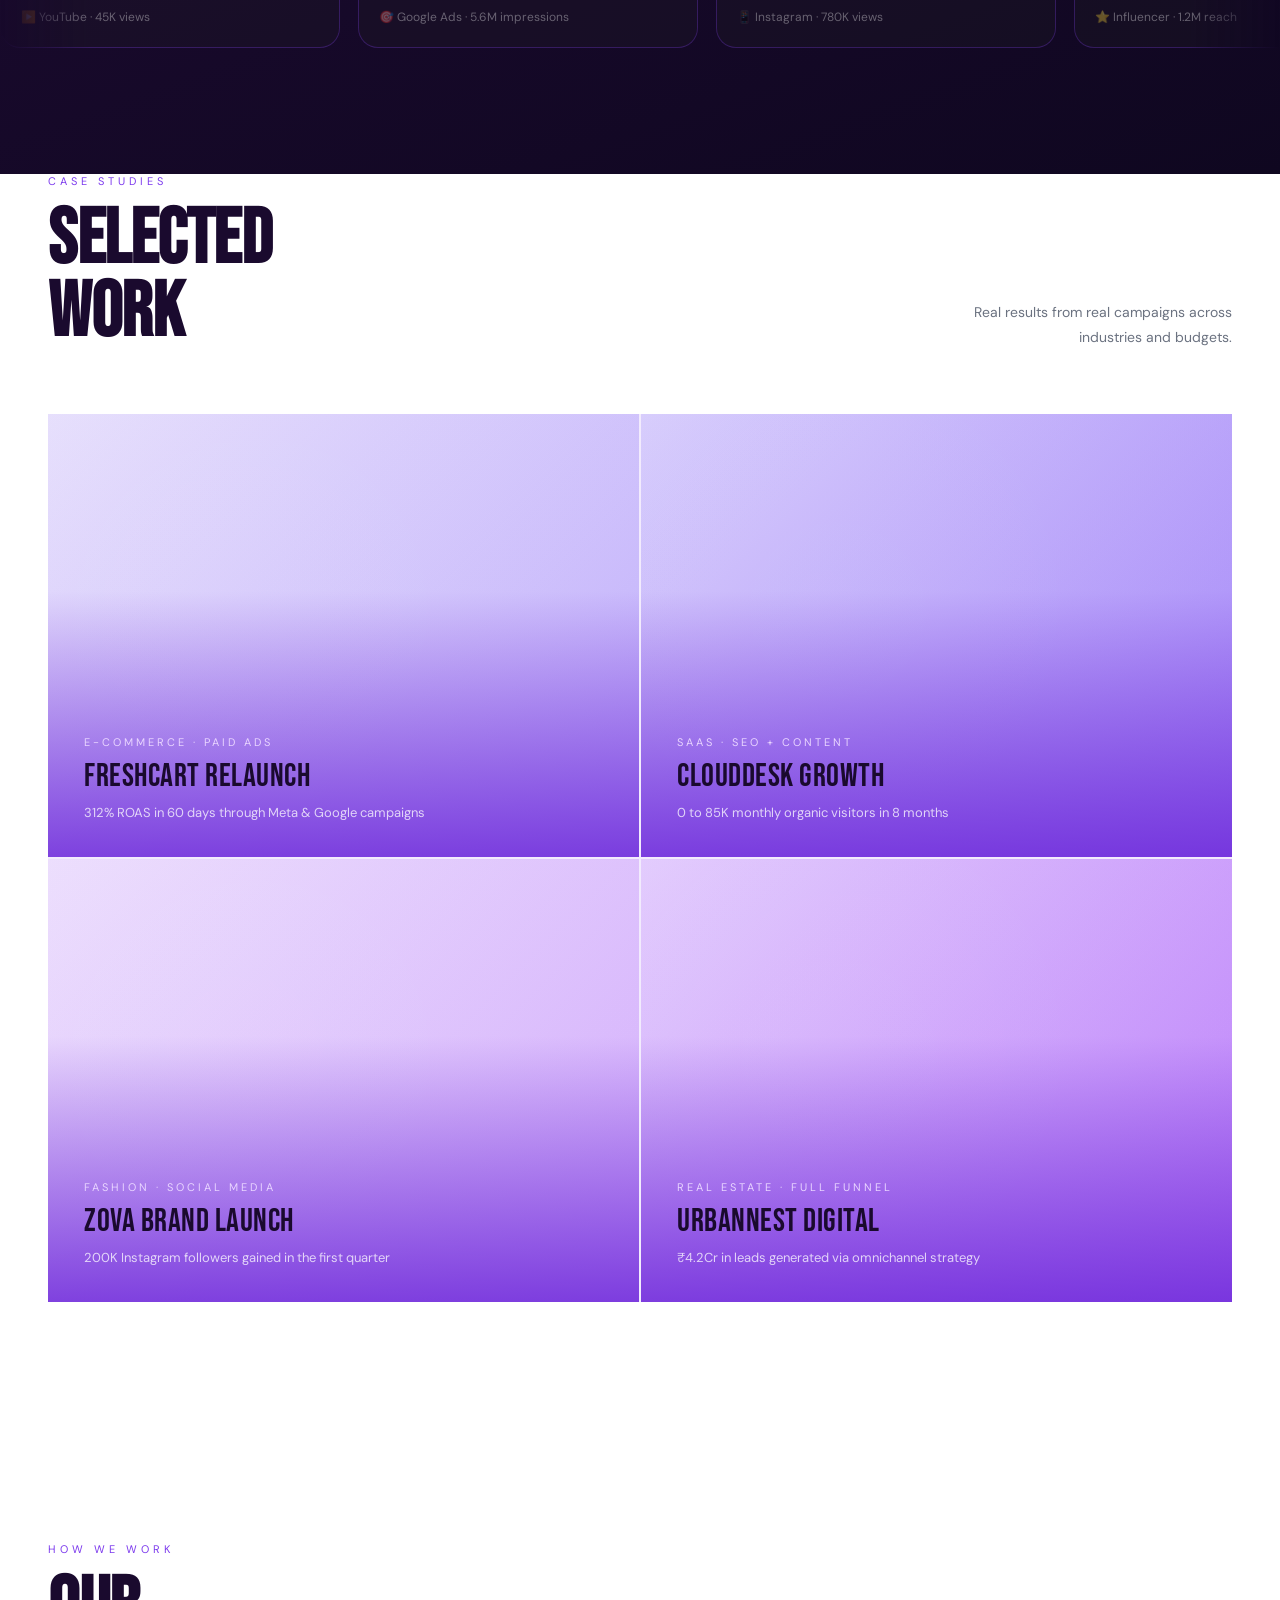
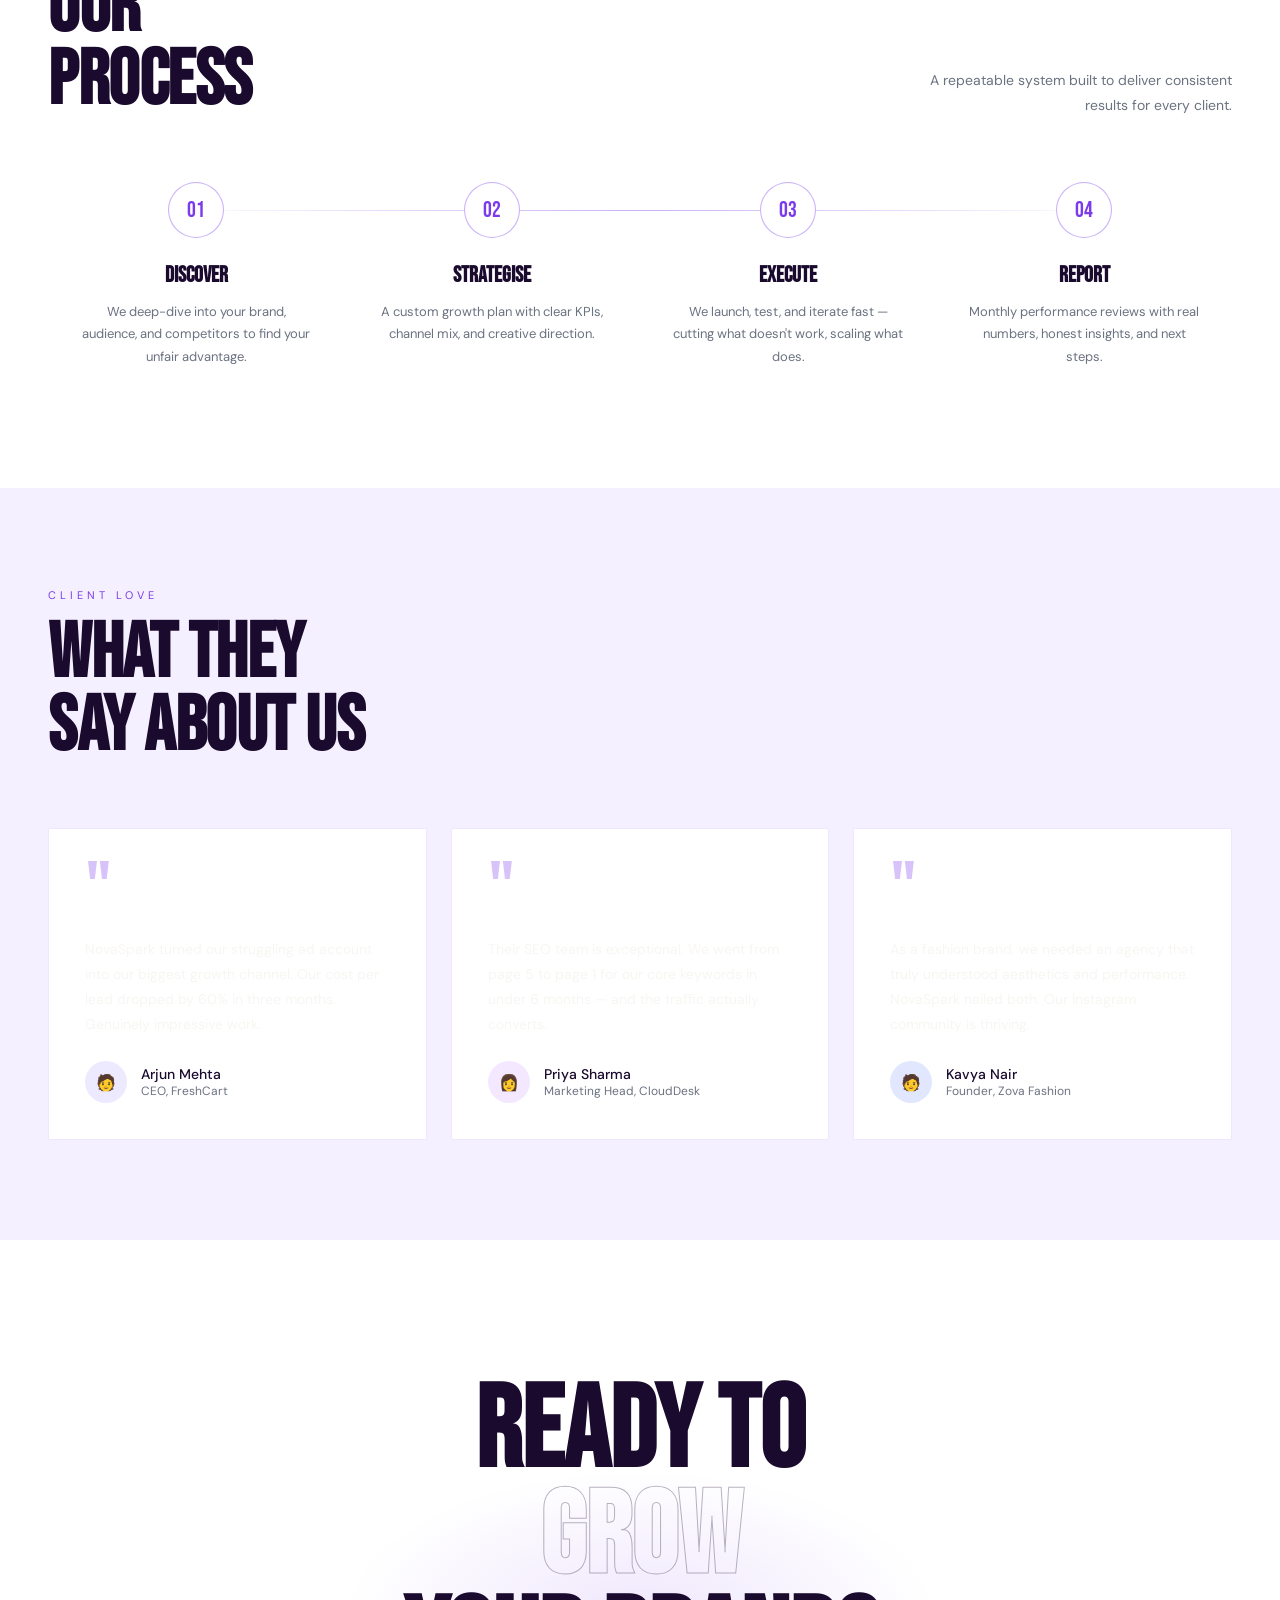
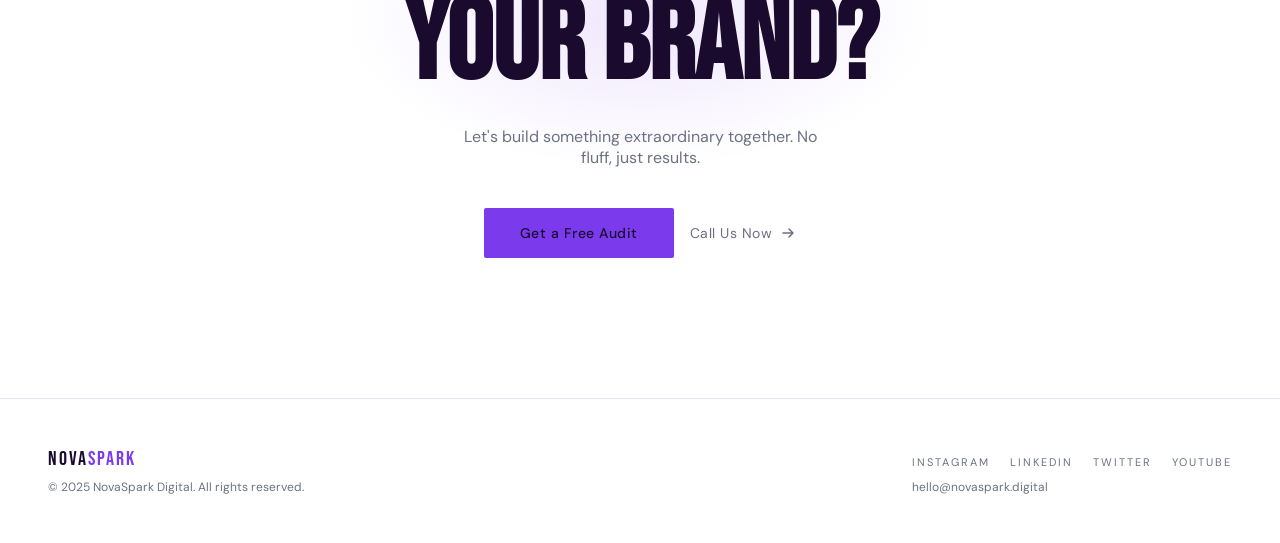
==== commit 299724d4: "Update fmt.Println message from 'Hello' to 'Goodbye'" ====
--- a/index.html
+++ b/index.html
@@ -42,6 +42,9 @@
   }
   #cursor.big { width: 48px; height: 48px; background: var(--accent2); }
 
+  .nav-mobile-toggle { display: none; }
+  .mobile-menu { display: none; }
+
   /* NAV */
   nav {
     position: fixed; top: 0; left: 0; right: 0; z-index: 100;
@@ -51,7 +54,7 @@
   }
   .logo {
     font-family: var(--font-display);
-    font-size: 40px;
+    font-size: 22px;
     letter-spacing: 2px;
     color: var(--white);
     text-decoration: none;
@@ -239,61 +242,166 @@
     text-align: right;
   }
 
+  /* ══ SERVICE CARDS — FLIP CARD STYLE ══ */
   .services-grid {
     display: grid;
     grid-template-columns: repeat(3, 1fr);
-    gap: 1px;
-    background: rgba(124,58,237,0.12);
-    border: 1px solid rgba(124,58,237,0.12);
-  }
+    gap: 24px;
+  }
+
+  /* Perspective wrapper */
   .service-card {
-    background: var(--black);
-    padding: 48px 40px;
-    transition: background 0.3s;
+    perspective: 1000px;
+    height: 320px;
+    cursor: none;
+    background: transparent;
+    border: none;
+    padding: 0;
+    box-shadow: none;
+    border-radius: 0;
+  }
+  .service-card::before,
+  .service-card::after { display: none; }
+
+  /* The flipping inner box */
+  .sc-inner {
     position: relative;
+    width: 100%; height: 100%;
+    transform-style: preserve-3d;
+    transition: transform 0.65s cubic-bezier(.4,0,.2,1);
+    border-radius: 22px;
+  }
+  .service-card:hover .sc-inner { transform: rotateY(180deg); }
+
+  /* Front face */
+  .sc-front, .sc-back {
+    position: absolute; inset: 0;
+    border-radius: 22px;
+    backface-visibility: hidden;
+    -webkit-backface-visibility: hidden;
     overflow: hidden;
-    cursor: none;
-  }
-  .service-card::after {
+  }
+
+  /* FRONT — solid purple gradient */
+  .sc-front {
+    background: linear-gradient(145deg, #7c3aed, #5b21b6);
+    display: flex;
+    flex-direction: column;
+    justify-content: flex-end;
+    padding: 32px;
+    box-shadow: 0 8px 32px rgba(124,58,237,0.28);
+  }
+  /* Decorative circle top-right on front */
+  .sc-front::after {
     content: '';
-    position: absolute; bottom: 0; left: 0;
-    height: 2px; width: 0;
-    background: var(--accent);
-    transition: width 0.4s ease;
-  }
-  .service-card:hover { background: #faf5ff; }
-  .service-card:hover::after { width: 100%; }
-  .service-icon {
-    font-size: 28px; margin-bottom: 24px;
-  }
-  .service-num {
-    position: absolute; top: 40px; right: 40px;
+    position: absolute;
+    top: -50px; right: -50px;
+    width: 180px; height: 180px;
+    border-radius: 50%;
+    background: rgba(255,255,255,0.07);
+    pointer-events: none;
+  }
+  .sc-front-icon {
+    font-size: 40px;
+    margin-bottom: 16px;
+    filter: drop-shadow(0 4px 12px rgba(0,0,0,0.2));
+  }
+  .sc-num {
+    position: absolute;
+    top: 24px; right: 28px;
     font-family: var(--font-display);
-    font-size: 48px;
-    color: rgba(255,255,255,0.05);
-  }
-  .service-card h3 {
+    font-size: 64px; line-height: 1;
+    color: rgba(255,255,255,0.1);
+  }
+  .sc-title {
     font-family: var(--font-display);
     font-size: 30px;
     letter-spacing: 0.5px;
-    margin-bottom: 14px;
-    color: var(--white);
-  }
-  .service-card p {
-    font-size: 14px; color: var(--muted); line-height: 1.75;
-  }
-  .service-tags {
-    margin-top: 20px;
-    display: flex; flex-wrap: wrap; gap: 8px;
-  }
-  .tag {
-    font-size: 11px; letter-spacing: 1px;
-    text-transform: uppercase;
-    border: 1px solid rgba(124,58,237,0.25);
-    padding: 4px 10px;
-    border-radius: 1px;
+    color: #ffffff;
+    line-height: 1.05;
+    margin-bottom: 10px;
+  }
+  .sc-peek {
+    font-size: 12px;
+    color: rgba(255,255,255,0.55);
+    letter-spacing: 0.5px;
+  }
+  /* Flip hint */
+  .sc-hint {
+    position: absolute;
+    bottom: 20px; right: 24px;
+    width: 34px; height: 34px;
+    border: 1.5px solid rgba(255,255,255,0.25);
+    border-radius: 50%;
+    display: flex; align-items: center; justify-content: center;
+    color: rgba(255,255,255,0.6);
+    font-size: 14px;
+    animation: pulse-hint 2s ease-in-out infinite;
+  }
+  @keyframes pulse-hint {
+    0%,100% { opacity:0.5; transform:scale(1); }
+    50% { opacity:1; transform:scale(1.12); }
+  }
+
+  /* BACK face — white with purple details */
+  .sc-back {
+    background: #ffffff;
+    transform: rotateY(180deg);
+    padding: 32px;
+    display: flex;
+    flex-direction: column;
+    border: 2px solid rgba(124,58,237,0.15);
+    box-shadow: 0 8px 32px rgba(124,58,237,0.12);
+  }
+  .sc-back-header {
+    display: flex; align-items: center; gap: 12px;
+    margin-bottom: 20px;
+    padding-bottom: 16px;
+    border-bottom: 1px solid rgba(124,58,237,0.12);
+  }
+  .sc-back-icon {
+    width: 40px; height: 40px;
+    border-radius: 10px;
+    background: linear-gradient(135deg, #ede9fe, #c4b5fd);
+    display: flex; align-items: center; justify-content: center;
+    font-size: 18px; flex-shrink: 0;
+  }
+  .sc-back-title {
+    font-family: var(--font-display);
+    font-size: 22px;
+    color: #1a0a2e;
+    line-height: 1;
+  }
+  .sc-list {
+    list-style: none;
+    padding: 0; margin: 0;
+    display: flex; flex-direction: column;
+    gap: 10px;
+    flex: 1;
+  }
+  .sc-list li {
+    display: flex; align-items: center; gap: 10px;
+    font-size: 13.5px;
+    color: #4b4060;
+    font-weight: 400;
+    line-height: 1.35;
+  }
+  .sc-dot {
+    width: 7px; height: 7px; flex-shrink: 0;
+    border-radius: 50%;
+    background: linear-gradient(135deg, #7c3aed, #a855f7);
+  }
+  .sc-arrow {
+    margin-top: auto;
+    padding-top: 16px;
+    display: inline-flex; align-items: center; gap: 6px;
+    font-size: 11px; font-weight: 500;
+    letter-spacing: 1.5px; text-transform: uppercase;
     color: var(--accent);
-  }
+    border-top: 1px solid rgba(124,58,237,0.1);
+  }
+  .sc-arrow svg { transition: transform 0.2s; }
+  .sc-back:hover .sc-arrow svg { transform: translateX(3px); }
 
   /* WORK / CASE STUDIES */
   .work-grid {
@@ -464,6 +572,226 @@
   }
   .social-links a:hover { color: var(--accent); }
 
+  /* ══ VIDEO SHOWCASE — NEON DARK PURPLE STYLE ══ */
+  .video-section {
+    padding: 100px 0 110px;
+    background: linear-gradient(160deg, #0f0720 0%, #1a0a2e 50%, #0f0720 100%);
+    overflow: hidden;
+    position: relative;
+  }
+  /* Ambient glow bg */
+  .video-section::before {
+    content: '';
+    position: absolute;
+    top: 30%; left: 50%;
+    transform: translate(-50%, -50%);
+    width: 800px; height: 400px;
+    background: radial-gradient(ellipse, rgba(124,58,237,0.18) 0%, transparent 70%);
+    pointer-events: none;
+  }
+
+  .video-section-header {
+    display: flex;
+    justify-content: space-between;
+    align-items: flex-end;
+    margin-bottom: 56px;
+    padding: 0 48px;
+    position: relative; z-index: 1;
+  }
+  .video-section-header .section-title { color: #ffffff; }
+  .video-section-header .section-desc { color: rgba(255,255,255,0.4); }
+
+  /* Track wrapper */
+  .vtrack-wrap {
+    overflow: hidden;
+    width: 100%;
+    padding: 16px 0;
+    -webkit-mask-image: linear-gradient(to right, transparent 0%, black 7%, black 93%, transparent 100%);
+    mask-image: linear-gradient(to right, transparent 0%, black 7%, black 93%, transparent 100%);
+  }
+
+  /* Scrolling belt */
+  .vtrack {
+    display: flex;
+    gap: 18px;
+    width: max-content;
+    will-change: transform;
+  }
+  .vtrack-rtl { animation: scrollRTL 28s linear infinite; }
+  .vtrack-ltr { animation: scrollLTR 32s linear infinite; }
+  .vtrack-rtl:hover,
+  .vtrack-ltr:hover { animation-play-state: paused; }
+
+  /* Video card — glassmorphism dark */
+  .vcard {
+    width: 300px;
+    flex-shrink: 0;
+    background: rgba(255,255,255,0.04);
+    border-radius: 20px;
+    overflow: hidden;
+    border: 1px solid rgba(124,58,237,0.25);
+    backdrop-filter: blur(12px);
+    -webkit-backdrop-filter: blur(12px);
+    transition: transform 0.4s cubic-bezier(.22,.68,0,1.2),
+                box-shadow 0.4s ease,
+                border-color 0.3s ease;
+    cursor: pointer;
+    position: relative;
+  }
+  .vcard:hover {
+    transform: translateY(-12px) scale(1.04);
+    box-shadow: 0 0 0 1px rgba(168,85,247,0.5),
+                0 20px 60px rgba(124,58,237,0.4),
+                0 0 80px rgba(124,58,237,0.15);
+    border-color: rgba(168,85,247,0.6);
+  }
+  .vcard-wide { width: 340px; }
+
+  /* Neon top line on hover */
+  .vcard::before {
+    content: '';
+    position: absolute;
+    top: 0; left: 0; right: 0;
+    height: 2px;
+    background: linear-gradient(90deg, transparent, #a855f7, transparent);
+    opacity: 0;
+    transition: opacity 0.3s;
+    z-index: 3;
+  }
+  .vcard:hover::before { opacity: 1; }
+
+  /* Thumbnail */
+  .vcard-thumb {
+    position: relative;
+    height: 170px;
+    overflow: hidden;
+    background: #0f0720;
+  }
+
+  /* Real local video element */
+  .vcard-thumb video {
+    position: absolute; inset: 0;
+    width: 100%; height: 100%;
+    object-fit: cover;
+    transition: transform 0.5s ease, opacity 0.3s ease;
+    opacity: 0.75;
+    pointer-events: none;
+  }
+  .vcard:hover .vcard-thumb video {
+    transform: scale(1.06);
+    opacity: 1;
+  }
+
+  /* Fallback gradient shown when no video / video not loaded */
+  .vcard-preview {
+    position: absolute; inset: 0;
+    transition: transform 0.5s ease, opacity 0.3s;
+    opacity: 1;
+    z-index: 0;
+  }
+  /* Hide fallback once video loads */
+  .vcard-thumb video.loaded ~ .vcard-preview { opacity: 0; }
+
+  /* Dark overlay so text/button is always readable */
+  .vcard-thumb::after {
+    content: '';
+    position: absolute; inset: 0;
+    background: linear-gradient(to top, rgba(10,2,30,0.7) 0%, rgba(10,2,30,0.1) 60%);
+    z-index: 1;
+    pointer-events: none;
+  }
+
+  /* Play / Pause toggle button */
+  .vplay {
+    position: absolute;
+    top: 50%; left: 50%;
+    transform: translate(-50%, -50%) scale(0.75);
+    width: 54px; height: 54px;
+    background: rgba(124,58,237,0.9);
+    border-radius: 50%;
+    display: flex; align-items: center; justify-content: center;
+    z-index: 3;
+    opacity: 0;
+    transition: opacity 0.3s, transform 0.35s cubic-bezier(.22,.68,0,1.4);
+    box-shadow: 0 0 30px rgba(124,58,237,0.8), 0 0 60px rgba(124,58,237,0.3);
+    border: 1px solid rgba(168,85,247,0.6);
+    cursor: pointer;
+  }
+  .vplay svg { margin-left: 3px; pointer-events: none; }
+  .vcard:hover .vplay { opacity: 1; transform: translate(-50%,-50%) scale(1); }
+
+  /* When video is playing — show pause icon, keep button visible */
+  .vcard.playing .vplay { opacity: 1; transform: translate(-50%,-50%) scale(1); }
+  .vcard.playing .vplay .icon-play  { display: none; }
+  .vcard.playing .vplay .icon-pause { display: block; }
+  .vcard:not(.playing) .vplay .icon-pause { display: none; }
+  .vcard:not(.playing) .vplay .icon-play  { display: block; }
+
+  /* Video mute toggle */
+  .vmute {
+    position: absolute;
+    bottom: 10px; left: 12px;
+    z-index: 3;
+    width: 28px; height: 28px;
+    background: rgba(0,0,0,0.6);
+    border: 1px solid rgba(168,85,247,0.3);
+    border-radius: 6px;
+    display: flex; align-items: center; justify-content: center;
+    cursor: pointer;
+    opacity: 0;
+    transition: opacity 0.3s;
+    font-size: 13px;
+    color: #d8b4fe;
+  }
+  .vcard:hover .vmute,
+  .vcard.playing .vmute { opacity: 1; }
+
+  /* Duration badge */
+  .vcard-dur {
+    position: absolute; bottom: 10px; right: 12px;
+    background: rgba(0,0,0,0.7);
+    color: #d8b4fe;
+    font-size: 11px; font-weight: 500;
+    padding: 3px 8px;
+    border-radius: 6px;
+    z-index: 3;
+    letter-spacing: 0.5px;
+    border: 1px solid rgba(124,58,237,0.3);
+  }
+
+  /* Card info area */
+  .vcard-info {
+    padding: 18px 20px 22px;
+    background: rgba(0,0,0,0.2);
+  }
+  .vcard-cat {
+    font-size: 10px;
+    letter-spacing: 2.5px;
+    text-transform: uppercase;
+    color: #a855f7;
+    font-weight: 500;
+  }
+  .vcard-title {
+    font-family: var(--font-display);
+    font-size: 21px;
+    color: #f3e8ff;
+    margin: 6px 0 8px;
+    line-height: 1.1;
+  }
+  .vcard-meta {
+    font-size: 12px;
+    color: rgba(255,255,255,0.35);
+  }
+
+  @keyframes scrollRTL {
+    from { transform: translateX(0); }
+    to   { transform: translateX(-50%); }
+  }
+  @keyframes scrollLTR {
+    from { transform: translateX(-50%); }
+    to   { transform: translateX(0); }
+  }
+
   @keyframes fadeUp {
     from { opacity: 0; transform: translateY(30px); }
     to { opacity: 1; transform: translateY(0); }
@@ -484,6 +812,205 @@
     position: absolute; inset: 0;
     background-image: radial-gradient(circle at 30% 40%, rgba(255,255,255,0.03) 0%, transparent 60%);
   }
+
+  /* ══════════════════════════════════════
+     MOBILE RESPONSIVE — ALL BREAKPOINTS
+  ══════════════════════════════════════ */
+
+  /* ── Tablet (max 1024px) ── */
+  @media (max-width: 1024px) {
+    nav { padding: 20px 28px; }
+    .hero { padding: 0 28px 56px; }
+    .section { padding: 80px 28px; }
+    .section-header { flex-direction: column; gap: 16px; align-items: flex-start; }
+    .section-desc { text-align: left !important; max-width: 100%; }
+    .stats { grid-template-columns: repeat(2, 1fr); }
+    .stat-item { border-right: none; border-bottom: 1px solid rgba(124,58,237,0.15); }
+    .stat-item:nth-child(odd) { border-right: 1px solid rgba(124,58,237,0.15); }
+    .services-grid { grid-template-columns: repeat(2, 1fr); }
+    .work-grid { grid-template-columns: 1fr; }
+    .process-steps { grid-template-columns: repeat(2, 1fr); gap: 40px; }
+    .process-steps::before { display: none; }
+    .testimonial-grid { grid-template-columns: 1fr; gap: 16px; }
+    .video-section-header { padding: 0 28px; flex-direction: column; gap: 12px; align-items: flex-start; }
+    .service-card { height: 300px; }
+  }
+
+  /* ── Mobile (max 768px) ── */
+  @media (max-width: 768px) {
+
+    /* Hide custom cursor on touch */
+    #cursor { display: none; }
+    body { cursor: auto; }
+
+    /* ── NAV ── */
+    nav { padding: 16px 20px; }
+    nav ul { display: none; } /* hide desktop links */
+    .logo { font-size: 20px; }
+
+    /* Mobile hamburger menu */
+    .nav-mobile-toggle {
+      display: flex;
+      flex-direction: column;
+      gap: 5px;
+      cursor: pointer;
+      padding: 4px;
+    }
+    .nav-mobile-toggle span {
+      display: block;
+      width: 24px; height: 2px;
+      background: var(--white);
+      border-radius: 2px;
+      transition: all 0.3s;
+    }
+    .mobile-menu {
+      display: none;
+      position: fixed;
+      top: 0; left: 0; right: 0; bottom: 0;
+      background: rgba(255,255,255,0.98);
+      z-index: 200;
+      flex-direction: column;
+      align-items: center;
+      justify-content: center;
+      gap: 32px;
+    }
+    .mobile-menu.open { display: flex; }
+    .mobile-menu a {
+      font-family: var(--font-display);
+      font-size: 40px;
+      color: var(--white);
+      text-decoration: none;
+      letter-spacing: 2px;
+    }
+    .mobile-menu a:hover { color: var(--accent); }
+    .mobile-menu-close {
+      position: absolute;
+      top: 20px; right: 24px;
+      font-size: 28px;
+      cursor: pointer;
+      color: var(--white);
+      background: none; border: none;
+    }
+
+    /* ── HERO ── */
+    .hero {
+      padding: 100px 20px 48px;
+      min-height: 100svh;
+      justify-content: center;
+    }
+    .hero h1 { font-size: clamp(52px, 14vw, 90px); line-height: 0.9; }
+    .hero-counter { font-size: 120px; right: 10px; opacity: 0.4; }
+    .hero-sub { font-size: 14px; margin-top: 20px; }
+    .hero-actions { flex-direction: column; align-items: flex-start; gap: 14px; margin-top: 28px; }
+    .btn-primary { width: 100%; text-align: center; padding: 14px 28px; }
+
+    /* ── MARQUEE ── */
+    .marquee-track span { font-size: 13px; margin: 0 16px; }
+
+    /* ── STATS ── */
+    .stats { grid-template-columns: repeat(2, 1fr); }
+    .stat-item { padding: 28px 20px; border-right: none; border-bottom: 1px solid rgba(124,58,237,0.12); }
+    .stat-item:nth-child(odd) { border-right: 1px solid rgba(124,58,237,0.12); }
+    .stat-num { font-size: 44px; }
+
+    /* ── SECTION GENERAL ── */
+    .section { padding: 60px 20px; }
+    .section-header { flex-direction: column; gap: 14px; margin-bottom: 36px; }
+    .section-desc { text-align: left !important; max-width: 100%; font-size: 13px; }
+    .section-title { font-size: clamp(36px, 10vw, 60px); }
+
+    /* ── SERVICE CARDS (flip cards) ── */
+    .services-grid { grid-template-columns: 1fr; gap: 16px; }
+    .service-card {
+      height: auto;
+      perspective: none;
+    }
+    /* On mobile — disable flip, show back content directly */
+    .sc-inner {
+      transform: none !important;
+      transform-style: flat;
+      position: relative;
+      height: auto;
+    }
+    .sc-front { display: none; }
+    .sc-back {
+      position: relative;
+      transform: none;
+      backface-visibility: visible;
+      -webkit-backface-visibility: visible;
+      border-radius: 16px;
+      padding: 24px;
+      border: 1.5px solid rgba(124,58,237,0.2);
+      box-shadow: 0 4px 20px rgba(124,58,237,0.08);
+    }
+    .sc-back-header { margin-bottom: 16px; padding-bottom: 12px; }
+    .sc-list { gap: 10px; }
+    .sc-list li { font-size: 14px; }
+    .sc-arrow { padding-top: 14px; margin-top: 14px; }
+
+    /* ── WORK / CASE STUDIES ── */
+    .work-grid { grid-template-columns: 1fr; gap: 2px; }
+    .work-item { aspect-ratio: 16/9; }
+    .work-overlay { padding: 20px; }
+    .work-title { font-size: 22px; }
+
+    /* ── PROCESS ── */
+    .process-steps {
+      grid-template-columns: 1fr;
+      gap: 36px;
+    }
+    .process-steps::before { display: none; }
+    .process-step { padding: 0 16px; text-align: left; }
+    .step-num { margin: 0 0 16px; }
+
+    /* ── VIDEO SECTION ── */
+    .video-section { padding: 60px 0 70px; }
+    .video-section-header {
+      padding: 0 20px;
+      flex-direction: column;
+      align-items: flex-start;
+      gap: 12px;
+      margin-bottom: 36px;
+    }
+    .vcard { width: 240px; }
+    .vcard-wide { width: 260px; }
+    .vcard-thumb { height: 140px; }
+    .vcard-title { font-size: 17px; }
+    .vtrack { gap: 14px; }
+
+    /* ── TESTIMONIALS ── */
+    .testimonial-section { padding: 60px 20px; }
+    .testimonial-grid { grid-template-columns: 1fr; gap: 16px; }
+    .testimonial-card { padding: 24px; }
+    .quote-mark { font-size: 56px; }
+
+    /* ── CTA ── */
+    .cta-section { padding: 80px 20px; }
+    .cta-section h2 { font-size: clamp(48px, 12vw, 90px); }
+    .cta-actions { flex-direction: column; align-items: center; gap: 14px; }
+    .cta-actions .btn-primary { width: 100%; max-width: 280px; }
+
+    /* ── FOOTER ── */
+    footer {
+      flex-direction: column;
+      gap: 24px;
+      padding: 36px 20px;
+      text-align: center;
+    }
+    .social-links { justify-content: center; }
+  }
+
+  /* ── Small phones (max 400px) ── */
+  @media (max-width: 400px) {
+    .hero h1 { font-size: 48px; }
+    .stat-num { font-size: 36px; }
+    .vcard { width: 210px; }
+    .vcard-wide { width: 230px; }
+    .vcard-thumb { height: 120px; }
+    .section-title { font-size: 34px; }
+    .cta-section h2 { font-size: 42px; }
+  }
+
 </style>
 </head>
 <body>
@@ -492,20 +1019,34 @@
 
 <!-- NAV -->
 <nav>
-  <a href="#" class="logo">T<span>Tc</span></a>
+  <a href="#" class="logo">Nova<span>Spark</span></a>
   <ul>
     <li><a href="#services">Services</a></li>
     <li><a href="#work">Work</a></li>
     <li><a href="#process">Process</a></li>
     <li><a href="#contact" class="nav-cta">Let's Talk</a></li>
   </ul>
+  <!-- Mobile hamburger -->
+  <div class="nav-mobile-toggle" id="menuToggle" onclick="document.getElementById('mobileMenu').classList.add('open')">
+    <span></span><span></span><span></span>
+  </div>
 </nav>
+
+<!-- Mobile full-screen menu -->
+<div class="mobile-menu" id="mobileMenu">
+  <button class="mobile-menu-close" onclick="document.getElementById('mobileMenu').classList.remove('open')">✕</button>
+  <a href="#services" onclick="document.getElementById('mobileMenu').classList.remove('open')">Services</a>
+  <a href="#work"     onclick="document.getElementById('mobileMenu').classList.remove('open')">Work</a>
+  <a href="#videos"   onclick="document.getElementById('mobileMenu').classList.remove('open')">Videos</a>
+  <a href="#process"  onclick="document.getElementById('mobileMenu').classList.remove('open')">Process</a>
+  <a href="#contact"  onclick="document.getElementById('mobileMenu').classList.remove('open')" style="color:var(--accent)">Let's Talk →</a>
+</div>
 
 <!-- HERO -->
 <section class="hero">
   <div class="hero-bg"></div>
   <div class="hero-grid"></div>
-  <div class="hero-counter">Ttc</div>
+  <div class="hero-counter">07</div>
 
   <div class="hero-tag">Digital Marketing Agency</div>
   <h1>
@@ -546,26 +1087,28 @@
     <span>Web Design</span><span class="dot">✦</span>
     <span>Analytics</span><span class="dot">✦</span>
     <span>Video Production</span><span class="dot">✦</span>
-    <span>Social Media Marketing</span><span class="dot">✦</span>
-    <span>SEO & Content</span><span class="dot">✦</span>
-    <span>Paid Ads</span><span class="dot">✦</span>
-    <span>Brand Strategy</span><span class="dot">✦</span>
-    <span>Email Marketing</span><span class="dot">✦</span>
-    <span>Web Design</span><span class="dot">✦</span>
-    <span>Analytics</span><span class="dot">✦</span>
-    <span>Video Production</span><span class="dot">✦</span>
-    <span>Social Media Marketing</span><span class="dot">✦</span>
-    <span>SEO & Content</span><span class="dot">✦</span>
-    <span>Paid Ads</span><span class="dot">✦</span>
-    <span>Brand Strategy</span><span class="dot">✦</span>
-    <span>Email Marketing</span><span class="dot">✦</span>
-    <span>Web Design</span><span class="dot">✦</span>
-    <span>Analytics</span><span class="dot">✦</span>
-    <span>Video Production</span><span class="dot">✦</span>
   </div>
 </div>
 
-
+<!-- STATS -->
+<div class="stats">
+  <div class="stat-item">
+    <div class="stat-num">250<span>+</span></div>
+    <div class="stat-label">Clients Served</div>
+  </div>
+  <div class="stat-item">
+    <div class="stat-num">12<span>M</span></div>
+    <div class="stat-label">Ad Spend Managed</div>
+  </div>
+  <div class="stat-item">
+    <div class="stat-num">4.8<span>×</span></div>
+    <div class="stat-label">Avg. ROAS Achieved</div>
+  </div>
+  <div class="stat-item">
+    <div class="stat-num">7<span>+</span></div>
+    <div class="stat-label">Years of Excellence</div>
+  </div>
+</div>
 
 <!-- SERVICES -->
 <section class="section" id="services">
@@ -577,83 +1120,391 @@
     <p class="section-desc">Every service we offer is designed to drive measurable growth — not vanity metrics.</p>
   </div>
 
-<div class="services-grid">
-  <div class="service-card">
-      <div class="service-icon">🔍</div>
-      <div class="service-num">03</div>
-      <h3>SEO & CONTENT</h3>
-      <p>Rank for terms that matter. We combine technical SEO with editorial content that builds authority over time.</p>
-      <div class="service-tags">
-        <span class="tag">Technical SEO</span>
-        <span class="tag">Link Building</span>
-        <span class="tag">Blog Strategy</span>
-      </div>
-    </div>
-
-
-  
+  <div class="services-grid">
+
+    <!-- Card 1: SEO -->
     <div class="service-card">
-      <div class="service-icon"></div>
-      <div class="service-num">01</div>
-      <h3> MARKETING</h3>
-      <p>We build communities and drive engagement across Instagram, LinkedIn, X, and YouTube with content that actually converts.</p>
-      <div class="service-tags">
-        <span class="tag">Social Media Marketing</span>
-        <span class="tag">Content Marketing</span>
-        <span class="tag">Email Marketing</span>
-        <span class="tag">Whatsapp Marketing</span>
-        <span class="tag">Influencer Marketing</span>
-      </div>
-    </div>
-
-
-
+      <div class="sc-inner">
+        <div class="sc-front">
+          <div class="sc-num">01</div>
+          <div class="sc-front-icon">🔍</div>
+          <div class="sc-title">SEARCH ENGINE<br>OPTIMIZATION</div>
+          <div class="sc-peek">Rank higher. Get found faster.</div>
+          <div class="sc-hint">↻</div>
+        </div>
+        <div class="sc-back">
+          <div class="sc-back-header">
+            <div class="sc-back-icon">🔍</div>
+            <div class="sc-back-title">SEO SERVICES</div>
+          </div>
+          <ul class="sc-list">
+            <li><span class="sc-dot"></span>Keyword Research & Strategy</li>
+            <li><span class="sc-dot"></span>On-Page Optimization</li>
+            <li><span class="sc-dot"></span>Technical SEO Audit</li>
+            <li><span class="sc-dot"></span>Link Building</li>
+            <li><span class="sc-dot"></span>Local SEO & Google Maps</li>
+          </ul>
+          <div class="sc-arrow">Explore <svg width="14" height="14" viewBox="0 0 16 16" fill="none"><path d="M3 8h10M9 4l4 4-4 4" stroke="currentColor" stroke-width="1.5" stroke-linecap="round" stroke-linejoin="round"/></svg></div>
+        </div>
+      </div>
+    </div>
+
+    <!-- Card 2: Social Media -->
     <div class="service-card">
-      <div class="service-icon">🎯</div>
-      <div class="service-num">02</div>
-      <h3> ADS</h3>
-      <p>Google, Meta, and programmatic ads engineered for maximum ROI. We spend your budget like it's our own money.</p>
-      <div class="service-tags">
-        <span class="tag">Google Ads</span>
-        <span class="tag">Meta Ads</span>
-        
-      </div>
-    </div>
-  
+      <div class="sc-inner">
+        <div class="sc-front" style="background:linear-gradient(145deg,#6d28d9,#4c1d95);">
+          <div class="sc-num">02</div>
+          <div class="sc-front-icon">📱</div>
+          <div class="sc-title">SOCIAL MEDIA<br>MARKETING</div>
+          <div class="sc-peek">5 powerful growth channels.</div>
+          <div class="sc-hint">↻</div>
+        </div>
+        <div class="sc-back">
+          <div class="sc-back-header">
+            <div class="sc-back-icon">📱</div>
+            <div class="sc-back-title">SOCIAL MEDIA</div>
+          </div>
+          <ul class="sc-list">
+            <li><span class="sc-dot"></span>Social Media Marketing</li>
+            <li><span class="sc-dot"></span>Content Marketing</li>
+            <li><span class="sc-dot"></span>Email Marketing</li>
+            <li><span class="sc-dot"></span>WhatsApp Marketing</li>
+            <li><span class="sc-dot"></span>Influencer Marketing</li>
+          </ul>
+          <div class="sc-arrow">Explore <svg width="14" height="14" viewBox="0 0 16 16" fill="none"><path d="M3 8h10M9 4l4 4-4 4" stroke="currentColor" stroke-width="1.5" stroke-linecap="round" stroke-linejoin="round"/></svg></div>
+        </div>
+      </div>
+    </div>
+
+    <!-- Card 3: Creative Design -->
     <div class="service-card">
-      <div class="service-icon"></div>
-      <div class="service-num">04</div>
-      <h3>EDITING</h3>
-      <p>Precision editing that elevates your content to a professional standard.</p>
-      <div class="service-tags">
-        <span class="tag">Video Editing</span>
-        <span class="tag">Poster Makeing</span>
-        <span class="tag"></span>
-      </div>
-    </div>
+      <div class="sc-inner">
+        <div class="sc-front" style="background:linear-gradient(145deg,#8b5cf6,#7c3aed);">
+          <div class="sc-num">03</div>
+          <div class="sc-front-icon">🎨</div>
+          <div class="sc-title">VIDEO &<br>CREATIVE DESIGN</div>
+          <div class="sc-peek">Visuals that stop the scroll.</div>
+          <div class="sc-hint">↻</div>
+        </div>
+        <div class="sc-back">
+          <div class="sc-back-header">
+            <div class="sc-back-icon">🎨</div>
+            <div class="sc-back-title">CREATIVE</div>
+          </div>
+          <ul class="sc-list">
+            <li><span class="sc-dot"></span>Video Production & Editing</li>
+            <li><span class="sc-dot"></span>Poster & Banner Design</li>
+            <li><span class="sc-dot"></span>Brand Identity & Logo</li>
+            <li><span class="sc-dot"></span>Social Media Creatives</li>
+            <li><span class="sc-dot"></span>Ad Creative Design</li>
+          </ul>
+          <div class="sc-arrow">Explore <svg width="14" height="14" viewBox="0 0 16 16" fill="none"><path d="M3 8h10M9 4l4 4-4 4" stroke="currentColor" stroke-width="1.5" stroke-linecap="round" stroke-linejoin="round"/></svg></div>
+        </div>
+      </div>
+    </div>
+
+    <!-- Card 4: Paid Ads -->
     <div class="service-card">
-      <div class="service-icon"></div>
-      <div class="service-num">05</div>
-      <h3>WEB SOLUTION</h3>
-      <p>Elevating ideas through refined and impactful content.</p>
-      <div class="service-tags">
-        <span class="tag">Portfolio Website</span>
-        <span class="tag">Business Website</span>
-        <span class="tag">E-commerce Website</span>
-      </div>
-    </div>
+      <div class="sc-inner">
+        <div class="sc-front" style="background:linear-gradient(145deg,#5b21b6,#4c1d95);">
+          <div class="sc-num">04</div>
+          <div class="sc-front-icon">🎯</div>
+          <div class="sc-title">PAID<br>ADVERTISING</div>
+          <div class="sc-peek">Maximum ROI, every rupee.</div>
+          <div class="sc-hint">↻</div>
+        </div>
+        <div class="sc-back">
+          <div class="sc-back-header">
+            <div class="sc-back-icon">🎯</div>
+            <div class="sc-back-title">PAID ADS</div>
+          </div>
+          <ul class="sc-list">
+            <li><span class="sc-dot"></span>Google Ads</li>
+            <li><span class="sc-dot"></span>Social Media Ads</li>
+            <li><span class="sc-dot"></span>Meta Ads (Facebook & Instagram)</li>
+            <li><span class="sc-dot"></span>Retargeting Campaigns</li>
+            <li><span class="sc-dot"></span>ROI Optimization</li>
+          </ul>
+          <div class="sc-arrow">Explore <svg width="14" height="14" viewBox="0 0 16 16" fill="none"><path d="M3 8h10M9 4l4 4-4 4" stroke="currentColor" stroke-width="1.5" stroke-linecap="round" stroke-linejoin="round"/></svg></div>
+        </div>
+      </div>
+    </div>
+
+    <!-- Card 5: Website Design -->
     <div class="service-card">
-      <div class="service-icon"></div>
-      <div class="service-num">06</div>
-      <h3>ANALYTICS & REPORTING</h3>
-      <p>Custom dashboards and monthly reports that translate data into decisions. No fluff, just truth.</p>
-      <div class="service-tags">
-        <span class="tag">Business Performance Analysis</span>
-        <span class="tag">Market & Trend Analysis</span>
-        <span class="tag">Digital Performance Reports</span>
-      </div>
-    </div>
-  </div>
+      <div class="sc-inner">
+        <div class="sc-front" style="background:linear-gradient(145deg,#7c3aed,#6d28d9);">
+          <div class="sc-num">05</div>
+          <div class="sc-front-icon">🌐</div>
+          <div class="sc-title">WEBSITE<br>DESIGN</div>
+          <div class="sc-peek">Fast, modern & conversion-ready.</div>
+          <div class="sc-hint">↻</div>
+        </div>
+        <div class="sc-back">
+          <div class="sc-back-header">
+            <div class="sc-back-icon">🌐</div>
+            <div class="sc-back-title">WEB DESIGN</div>
+          </div>
+          <ul class="sc-list">
+            <li><span class="sc-dot"></span>UI/UX Design</li>
+            <li><span class="sc-dot"></span>Landing Page Development</li>
+            <li><span class="sc-dot"></span>E-Commerce Websites</li>
+            <li><span class="sc-dot"></span>Mobile Responsive Design</li>
+            <li><span class="sc-dot"></span>Speed & SEO Optimization</li>
+          </ul>
+          <div class="sc-arrow">Explore <svg width="14" height="14" viewBox="0 0 16 16" fill="none"><path d="M3 8h10M9 4l4 4-4 4" stroke="currentColor" stroke-width="1.5" stroke-linecap="round" stroke-linejoin="round"/></svg></div>
+        </div>
+      </div>
+    </div>
+
+    <!-- Card 6: Analytics -->
+    <div class="service-card">
+      <div class="sc-inner">
+        <div class="sc-front" style="background:linear-gradient(145deg,#4c1d95,#3b0764);">
+          <div class="sc-num">06</div>
+          <div class="sc-front-icon">📊</div>
+          <div class="sc-title">ANALYTICS &<br>REPORTING</div>
+          <div class="sc-peek">Data that drives real decisions.</div>
+          <div class="sc-hint">↻</div>
+        </div>
+        <div class="sc-back">
+          <div class="sc-back-header">
+            <div class="sc-back-icon">📊</div>
+            <div class="sc-back-title">ANALYTICS</div>
+          </div>
+          <ul class="sc-list">
+            <li><span class="sc-dot"></span>GA4 & Tag Manager Setup</li>
+            <li><span class="sc-dot"></span>Custom Performance Dashboards</li>
+            <li><span class="sc-dot"></span>Campaign Attribution</li>
+            <li><span class="sc-dot"></span>Monthly Growth Reports</li>
+            <li><span class="sc-dot"></span>Competitor Analysis</li>
+          </ul>
+          <div class="sc-arrow">Explore <svg width="14" height="14" viewBox="0 0 16 16" fill="none"><path d="M3 8h10M9 4l4 4-4 4" stroke="currentColor" stroke-width="1.5" stroke-linecap="round" stroke-linejoin="round"/></svg></div>
+        </div>
+      </div>
+    </div>
+
+  </div>
+</section>
+
+<!-- VIDEO SHOWCASE -->
+<section class="video-section" id="videos">
+
+  <div class="video-section-header">
+    <div>
+      <p class="section-label">Our Work in Motion</p>
+      <h2 class="section-title">VIDEO<br><span style="color:#a855f7;">SHOWCASE</span></h2>
+    </div>
+    <p class="section-desc" style="text-align:right">Real campaigns. Real results.<br>Hover to preview. Click to play.</p>
+  </div>
+
+  <!-- ROW 1 — Right to Left -->
+  <div class="vtrack-wrap" style="margin-bottom:16px;">
+    <div class="vtrack vtrack-rtl" id="row1">
+
+      <div class="vcard">
+        <div class="vcard-thumb">
+          <video src="videos/video1.mp4" muted loop preload="none" playsinline></video>
+          <div class="vcard-preview" style="background:linear-gradient(135deg,#3b1089,#7c3aed);"></div>
+          <div class="vplay">
+            <svg class="icon-play" width="22" height="22" viewBox="0 0 24 24" fill="white"><path d="M5 3l14 9-14 9V3z"/></svg>
+            <svg class="icon-pause" width="22" height="22" viewBox="0 0 24 24" fill="white"><rect x="6" y="4" width="4" height="16" rx="1"/><rect x="14" y="4" width="4" height="16" rx="1"/></svg>
+          </div>
+          <div class="vmute" title="Toggle mute">🔇</div>
+          <div class="vcard-dur">1:24</div>
+        </div>
+        <div class="vcard-info">
+          <span class="vcard-cat">Brand Campaign</span>
+          <h4 class="vcard-title">FreshCart Launch Reel</h4>
+          <div class="vcard-meta">📱 Instagram · 2.4M views</div>
+        </div>
+      </div>
+
+      <div class="vcard">
+        <div class="vcard-thumb">
+          <video src="videos/video2.mp4" muted loop preload="none" playsinline></video>
+          <div class="vcard-preview" style="background:linear-gradient(135deg,#6d1b7b,#c026d3);"></div>
+          <div class="vplay">
+            <svg class="icon-play" width="22" height="22" viewBox="0 0 24 24" fill="white"><path d="M5 3l14 9-14 9V3z"/></svg>
+            <svg class="icon-pause" width="22" height="22" viewBox="0 0 24 24" fill="white"><rect x="6" y="4" width="4" height="16" rx="1"/><rect x="14" y="4" width="4" height="16" rx="1"/></svg>
+          </div>
+          <div class="vmute" title="Toggle mute">🔇</div>
+          <div class="vcard-dur">0:58</div>
+        </div>
+        <div class="vcard-info">
+          <span class="vcard-cat">Product Ad</span>
+          <h4 class="vcard-title">Zova Fashion Drop</h4>
+          <div class="vcard-meta">🎯 Meta Ads · 890K reach</div>
+        </div>
+      </div>
+
+      <div class="vcard">
+        <div class="vcard-thumb">
+          <video src="videos/video3.mp4" muted loop preload="none" playsinline></video>
+          <div class="vcard-preview" style="background:linear-gradient(135deg,#1e1060,#4f46e5);"></div>
+          <div class="vplay">
+            <svg class="icon-play" width="22" height="22" viewBox="0 0 24 24" fill="white"><path d="M5 3l14 9-14 9V3z"/></svg>
+            <svg class="icon-pause" width="22" height="22" viewBox="0 0 24 24" fill="white"><rect x="6" y="4" width="4" height="16" rx="1"/><rect x="14" y="4" width="4" height="16" rx="1"/></svg>
+          </div>
+          <div class="vmute" title="Toggle mute">🔇</div>
+          <div class="vcard-dur">2:10</div>
+        </div>
+        <div class="vcard-info">
+          <span class="vcard-cat">Testimonial</span>
+          <h4 class="vcard-title">CloudDesk Customer Story</h4>
+          <div class="vcard-meta">▶️ YouTube · 120K views</div>
+        </div>
+      </div>
+
+      <div class="vcard">
+        <div class="vcard-thumb">
+          <video src="videos/video4.mp4" muted loop preload="none" playsinline></video>
+          <div class="vcard-preview" style="background:linear-gradient(135deg,#4a044e,#9333ea);"></div>
+          <div class="vplay">
+            <svg class="icon-play" width="22" height="22" viewBox="0 0 24 24" fill="white"><path d="M5 3l14 9-14 9V3z"/></svg>
+            <svg class="icon-pause" width="22" height="22" viewBox="0 0 24 24" fill="white"><rect x="6" y="4" width="4" height="16" rx="1"/><rect x="14" y="4" width="4" height="16" rx="1"/></svg>
+          </div>
+          <div class="vmute" title="Toggle mute">🔇</div>
+          <div class="vcard-dur">0:45</div>
+        </div>
+        <div class="vcard-info">
+          <span class="vcard-cat">Reel Ad</span>
+          <h4 class="vcard-title">UrbanNest Property Tour</h4>
+          <div class="vcard-meta">🏠 Instagram · 3.1M views</div>
+        </div>
+      </div>
+
+      <div class="vcard">
+        <div class="vcard-thumb">
+          <video src="videos/video5.mp4" muted loop preload="none" playsinline></video>
+          <div class="vcard-preview" style="background:linear-gradient(135deg,#2e1065,#8b5cf6);"></div>
+          <div class="vplay">
+            <svg class="icon-play" width="22" height="22" viewBox="0 0 24 24" fill="white"><path d="M5 3l14 9-14 9V3z"/></svg>
+            <svg class="icon-pause" width="22" height="22" viewBox="0 0 24 24" fill="white"><rect x="6" y="4" width="4" height="16" rx="1"/><rect x="14" y="4" width="4" height="16" rx="1"/></svg>
+          </div>
+          <div class="vmute" title="Toggle mute">🔇</div>
+          <div class="vcard-dur">1:35</div>
+        </div>
+        <div class="vcard-info">
+          <span class="vcard-cat">Explainer</span>
+          <h4 class="vcard-title">SaaS Product Walkthrough</h4>
+          <div class="vcard-meta">▶️ YouTube · 67K views</div>
+        </div>
+      </div>
+
+      <!-- Duplicates for seamless loop (same videos, no controls on duplicates) -->
+      <div class="vcard vcard-clone"><div class="vcard-thumb"><video src="videos/video1.mp4" muted loop preload="none" playsinline></video><div class="vcard-preview" style="background:linear-gradient(135deg,#3b1089,#7c3aed);"></div><div class="vplay"><svg class="icon-play" width="22" height="22" viewBox="0 0 24 24" fill="white"><path d="M5 3l14 9-14 9V3z"/></svg><svg class="icon-pause" width="22" height="22" viewBox="0 0 24 24" fill="white"><rect x="6" y="4" width="4" height="16" rx="1"/><rect x="14" y="4" width="4" height="16" rx="1"/></svg></div><div class="vmute">🔇</div><div class="vcard-dur">1:24</div></div><div class="vcard-info"><span class="vcard-cat">Brand Campaign</span><h4 class="vcard-title">FreshCart Launch Reel</h4><div class="vcard-meta">📱 Instagram · 2.4M views</div></div></div>
+      <div class="vcard vcard-clone"><div class="vcard-thumb"><video src="videos/video2.mp4" muted loop preload="none" playsinline></video><div class="vcard-preview" style="background:linear-gradient(135deg,#6d1b7b,#c026d3);"></div><div class="vplay"><svg class="icon-play" width="22" height="22" viewBox="0 0 24 24" fill="white"><path d="M5 3l14 9-14 9V3z"/></svg><svg class="icon-pause" width="22" height="22" viewBox="0 0 24 24" fill="white"><rect x="6" y="4" width="4" height="16" rx="1"/><rect x="14" y="4" width="4" height="16" rx="1"/></svg></div><div class="vmute">🔇</div><div class="vcard-dur">0:58</div></div><div class="vcard-info"><span class="vcard-cat">Product Ad</span><h4 class="vcard-title">Zova Fashion Drop</h4><div class="vcard-meta">🎯 Meta Ads · 890K reach</div></div></div>
+      <div class="vcard vcard-clone"><div class="vcard-thumb"><video src="videos/video3.mp4" muted loop preload="none" playsinline></video><div class="vcard-preview" style="background:linear-gradient(135deg,#1e1060,#4f46e5);"></div><div class="vplay"><svg class="icon-play" width="22" height="22" viewBox="0 0 24 24" fill="white"><path d="M5 3l14 9-14 9V3z"/></svg><svg class="icon-pause" width="22" height="22" viewBox="0 0 24 24" fill="white"><rect x="6" y="4" width="4" height="16" rx="1"/><rect x="14" y="4" width="4" height="16" rx="1"/></svg></div><div class="vmute">🔇</div><div class="vcard-dur">2:10</div></div><div class="vcard-info"><span class="vcard-cat">Testimonial</span><h4 class="vcard-title">CloudDesk Customer Story</h4><div class="vcard-meta">▶️ YouTube · 120K views</div></div></div>
+      <div class="vcard vcard-clone"><div class="vcard-thumb"><video src="videos/video4.mp4" muted loop preload="none" playsinline></video><div class="vcard-preview" style="background:linear-gradient(135deg,#4a044e,#9333ea);"></div><div class="vplay"><svg class="icon-play" width="22" height="22" viewBox="0 0 24 24" fill="white"><path d="M5 3l14 9-14 9V3z"/></svg><svg class="icon-pause" width="22" height="22" viewBox="0 0 24 24" fill="white"><rect x="6" y="4" width="4" height="16" rx="1"/><rect x="14" y="4" width="4" height="16" rx="1"/></svg></div><div class="vmute">🔇</div><div class="vcard-dur">0:45</div></div><div class="vcard-info"><span class="vcard-cat">Reel Ad</span><h4 class="vcard-title">UrbanNest Property Tour</h4><div class="vcard-meta">🏠 Instagram · 3.1M views</div></div></div>
+      <div class="vcard vcard-clone"><div class="vcard-thumb"><video src="videos/video5.mp4" muted loop preload="none" playsinline></video><div class="vcard-preview" style="background:linear-gradient(135deg,#2e1065,#8b5cf6);"></div><div class="vplay"><svg class="icon-play" width="22" height="22" viewBox="0 0 24 24" fill="white"><path d="M5 3l14 9-14 9V3z"/></svg><svg class="icon-pause" width="22" height="22" viewBox="0 0 24 24" fill="white"><rect x="6" y="4" width="4" height="16" rx="1"/><rect x="14" y="4" width="4" height="16" rx="1"/></svg></div><div class="vmute">🔇</div><div class="vcard-dur">1:35</div></div><div class="vcard-info"><span class="vcard-cat">Explainer</span><h4 class="vcard-title">SaaS Product Walkthrough</h4><div class="vcard-meta">▶️ YouTube · 67K views</div></div></div>
+    </div>
+  </div>
+
+  <!-- ROW 2 — Left to Right -->
+  <div class="vtrack-wrap">
+    <div class="vtrack vtrack-ltr" id="row2">
+
+      <div class="vcard vcard-wide">
+        <div class="vcard-thumb">
+          <video src="videos/video6.mp4" muted loop preload="none" playsinline></video>
+          <div class="vcard-preview" style="background:linear-gradient(135deg,#1e1b4b,#6366f1);"></div>
+          <div class="vplay">
+            <svg class="icon-play" width="22" height="22" viewBox="0 0 24 24" fill="white"><path d="M5 3l14 9-14 9V3z"/></svg>
+            <svg class="icon-pause" width="22" height="22" viewBox="0 0 24 24" fill="white"><rect x="6" y="4" width="4" height="16" rx="1"/><rect x="14" y="4" width="4" height="16" rx="1"/></svg>
+          </div>
+          <div class="vmute" title="Toggle mute">🔇</div>
+          <div class="vcard-dur">3:02</div>
+        </div>
+        <div class="vcard-info">
+          <span class="vcard-cat">Documentary</span>
+          <h4 class="vcard-title">Brand Origin Story</h4>
+          <div class="vcard-meta">▶️ YouTube · 45K views</div>
+        </div>
+      </div>
+
+      <div class="vcard vcard-wide">
+        <div class="vcard-thumb">
+          <video src="videos/video7.mp4" muted loop preload="none" playsinline></video>
+          <div class="vcard-preview" style="background:linear-gradient(135deg,#500724,#e11d48);"></div>
+          <div class="vplay">
+            <svg class="icon-play" width="22" height="22" viewBox="0 0 24 24" fill="white"><path d="M5 3l14 9-14 9V3z"/></svg>
+            <svg class="icon-pause" width="22" height="22" viewBox="0 0 24 24" fill="white"><rect x="6" y="4" width="4" height="16" rx="1"/><rect x="14" y="4" width="4" height="16" rx="1"/></svg>
+          </div>
+          <div class="vmute" title="Toggle mute">🔇</div>
+          <div class="vcard-dur">0:30</div>
+        </div>
+        <div class="vcard-info">
+          <span class="vcard-cat">Short Ad</span>
+          <h4 class="vcard-title">Flash Sale Campaign</h4>
+          <div class="vcard-meta">🎯 Google Ads · 5.6M impressions</div>
+        </div>
+      </div>
+
+      <div class="vcard vcard-wide">
+        <div class="vcard-thumb">
+          <video src="videos/video8.mp4" muted loop preload="none" playsinline></video>
+          <div class="vcard-preview" style="background:linear-gradient(135deg,#312e81,#7c3aed);"></div>
+          <div class="vplay">
+            <svg class="icon-play" width="22" height="22" viewBox="0 0 24 24" fill="white"><path d="M5 3l14 9-14 9V3z"/></svg>
+            <svg class="icon-pause" width="22" height="22" viewBox="0 0 24 24" fill="white"><rect x="6" y="4" width="4" height="16" rx="1"/><rect x="14" y="4" width="4" height="16" rx="1"/></svg>
+          </div>
+          <div class="vmute" title="Toggle mute">🔇</div>
+          <div class="vcard-dur">1:50</div>
+        </div>
+        <div class="vcard-info">
+          <span class="vcard-cat">Tutorial</span>
+          <h4 class="vcard-title">How-To Content Series</h4>
+          <div class="vcard-meta">📱 Instagram · 780K views</div>
+        </div>
+      </div>
+
+      <div class="vcard vcard-wide">
+        <div class="vcard-thumb">
+          <video src="videos/video9.mp4" muted loop preload="none" playsinline></video>
+          <div class="vcard-preview" style="background:linear-gradient(135deg,#581c87,#a855f7);"></div>
+          <div class="vplay">
+            <svg class="icon-play" width="22" height="22" viewBox="0 0 24 24" fill="white"><path d="M5 3l14 9-14 9V3z"/></svg>
+            <svg class="icon-pause" width="22" height="22" viewBox="0 0 24 24" fill="white"><rect x="6" y="4" width="4" height="16" rx="1"/><rect x="14" y="4" width="4" height="16" rx="1"/></svg>
+          </div>
+          <div class="vmute" title="Toggle mute">🔇</div>
+          <div class="vcard-dur">2:20</div>
+        </div>
+        <div class="vcard-info">
+          <span class="vcard-cat">Influencer</span>
+          <h4 class="vcard-title">Collab Reel — MegaBrand</h4>
+          <div class="vcard-meta">⭐ Influencer · 1.2M reach</div>
+        </div>
+      </div>
+
+      <div class="vcard vcard-wide">
+        <div class="vcard-thumb">
+          <video src="videos/video10.mp4" muted loop preload="none" playsinline></video>
+          <div class="vcard-preview" style="background:linear-gradient(135deg,#3b0764,#9333ea);"></div>
+          <div class="vplay">
+            <svg class="icon-play" width="22" height="22" viewBox="0 0 24 24" fill="white"><path d="M5 3l14 9-14 9V3z"/></svg>
+            <svg class="icon-pause" width="22" height="22" viewBox="0 0 24 24" fill="white"><rect x="6" y="4" width="4" height="16" rx="1"/><rect x="14" y="4" width="4" height="16" rx="1"/></svg>
+          </div>
+          <div class="vmute" title="Toggle mute">🔇</div>
+          <div class="vcard-dur">0:55</div>
+        </div>
+        <div class="vcard-info">
+          <span class="vcard-cat">Poster Design</span>
+          <h4 class="vcard-title">Event Promo Visuals</h4>
+          <div class="vcard-meta">🎨 WhatsApp + Instagram</div>
+        </div>
+      </div>
+
+      <!-- Duplicates for seamless loop -->
+      <div class="vcard vcard-wide vcard-clone"><div class="vcard-thumb"><video src="videos/video6.mp4" muted loop preload="none" playsinline></video><div class="vcard-preview" style="background:linear-gradient(135deg,#1e1b4b,#6366f1);"></div><div class="vplay"><svg class="icon-play" width="22" height="22" viewBox="0 0 24 24" fill="white"><path d="M5 3l14 9-14 9V3z"/></svg><svg class="icon-pause" width="22" height="22" viewBox="0 0 24 24" fill="white"><rect x="6" y="4" width="4" height="16" rx="1"/><rect x="14" y="4" width="4" height="16" rx="1"/></svg></div><div class="vmute">🔇</div><div class="vcard-dur">3:02</div></div><div class="vcard-info"><span class="vcard-cat">Documentary</span><h4 class="vcard-title">Brand Origin Story</h4><div class="vcard-meta">▶️ YouTube · 45K views</div></div></div>
+      <div class="vcard vcard-wide vcard-clone"><div class="vcard-thumb"><video src="videos/video7.mp4" muted loop preload="none" playsinline></video><div class="vcard-preview" style="background:linear-gradient(135deg,#500724,#e11d48);"></div><div class="vplay"><svg class="icon-play" width="22" height="22" viewBox="0 0 24 24" fill="white"><path d="M5 3l14 9-14 9V3z"/></svg><svg class="icon-pause" width="22" height="22" viewBox="0 0 24 24" fill="white"><rect x="6" y="4" width="4" height="16" rx="1"/><rect x="14" y="4" width="4" height="16" rx="1"/></svg></div><div class="vmute">🔇</div><div class="vcard-dur">0:30</div></div><div class="vcard-info"><span class="vcard-cat">Short Ad</span><h4 class="vcard-title">Flash Sale Campaign</h4><div class="vcard-meta">🎯 Google Ads · 5.6M impressions</div></div></div>
+      <div class="vcard vcard-wide vcard-clone"><div class="vcard-thumb"><video src="videos/video8.mp4" muted loop preload="none" playsinline></video><div class="vcard-preview" style="background:linear-gradient(135deg,#312e81,#7c3aed);"></div><div class="vplay"><svg class="icon-play" width="22" height="22" viewBox="0 0 24 24" fill="white"><path d="M5 3l14 9-14 9V3z"/></svg><svg class="icon-pause" width="22" height="22" viewBox="0 0 24 24" fill="white"><rect x="6" y="4" width="4" height="16" rx="1"/><rect x="14" y="4" width="4" height="16" rx="1"/></svg></div><div class="vmute">🔇</div><div class="vcard-dur">1:50</div></div><div class="vcard-info"><span class="vcard-cat">Tutorial</span><h4 class="vcard-title">How-To Content Series</h4><div class="vcard-meta">📱 Instagram · 780K views</div></div></div>
+      <div class="vcard vcard-wide vcard-clone"><div class="vcard-thumb"><video src="videos/video9.mp4" muted loop preload="none" playsinline></video><div class="vcard-preview" style="background:linear-gradient(135deg,#581c87,#a855f7);"></div><div class="vplay"><svg class="icon-play" width="22" height="22" viewBox="0 0 24 24" fill="white"><path d="M5 3l14 9-14 9V3z"/></svg><svg class="icon-pause" width="22" height="22" viewBox="0 0 24 24" fill="white"><rect x="6" y="4" width="4" height="16" rx="1"/><rect x="14" y="4" width="4" height="16" rx="1"/></svg></div><div class="vmute">🔇</div><div class="vcard-dur">2:20</div></div><div class="vcard-info"><span class="vcard-cat">Influencer</span><h4 class="vcard-title">Collab Reel — MegaBrand</h4><div class="vcard-meta">⭐ Influencer · 1.2M reach</div></div></div>
+      <div class="vcard vcard-wide vcard-clone"><div class="vcard-thumb"><video src="videos/video10.mp4" muted loop preload="none" playsinline></video><div class="vcard-preview" style="background:linear-gradient(135deg,#3b0764,#9333ea);"></div><div class="vplay"><svg class="icon-play" width="22" height="22" viewBox="0 0 24 24" fill="white"><path d="M5 3l14 9-14 9V3z"/></svg><svg class="icon-pause" width="22" height="22" viewBox="0 0 24 24" fill="white"><rect x="6" y="4" width="4" height="16" rx="1"/><rect x="14" y="4" width="4" height="16" rx="1"/></svg></div><div class="vmute">🔇</div><div class="vcard-dur">0:55</div></div><div class="vcard-info"><span class="vcard-cat">Poster Design</span><h4 class="vcard-title">Event Promo Visuals</h4><div class="vcard-meta">🎨 WhatsApp + Instagram</div></div></div>
+
+    </div>
+  </div>
+
 </section>
 
 <!-- WORK -->
@@ -793,8 +1644,8 @@
   </h2>
   <p>Let's build something extraordinary together. No fluff, just results.</p>
   <div class="cta-actions">
-    <a href="mailto: jegan171104@email.com" class="btn-primary">Get a Free Audit</a>
-    <a href="https://wa.me/916381110113" class="btn-ghost" target="_blank">
+    <a href="mailto:hello@novaspark.digital" class="btn-primary">Get a Free Audit</a>
+    <a href="tel:+911234567890" class="btn-ghost">
       Call Us Now
       <svg width="16" height="16" viewBox="0 0 16 16" fill="none">
         <path d="M3 8h10M9 4l4 4-4 4" stroke="currentColor" stroke-width="1.5" stroke-linecap="round" stroke-linejoin="round"/>
@@ -806,15 +1657,17 @@
 <!-- FOOTER -->
 <footer>
   <div class="footer-left">
-    <a href="#" class="logo">T<span>TC</span></a>
-    <p style="font-size:12px; color:var(--muted); margin-top:8px;">© 2026 TTC Agency. All rights reserved.</p>
+    <a href="#" class="logo">Nova<span>Spark</span></a>
+    <p style="font-size:12px; color:var(--muted); margin-top:8px;">© 2025 NovaSpark Digital. All rights reserved.</p>
   </div>
   <div class="footer-right">
     <div class="social-links">
-      <a href="https://www.instagram.com/thinktank_crew/" target="_blank">Instagram</a>
-      <a href="https://youtube.com/@thinktankcrew?si=W-JcFl728--2I404" target="_blank">YouTube</a>
-    </div>
-    <p style="margin-top:10px;"><a href="mailto:jegan171104@email.com">thinktankcrew2025@gmail.com</a></p>
+      <a href="#">Instagram</a>
+      <a href="#">LinkedIn</a>
+      <a href="#">Twitter</a>
+      <a href="#">YouTube</a>
+    </div>
+    <p style="margin-top:10px;">hello@novaspark.digital</p>
   </div>
 </footer>
 
@@ -830,5 +1683,64 @@
     el.addEventListener('mouseleave', () => cursor.classList.remove('big'));
   });
 </script>
+<script>
+  // ── Video card interactions ──
+  document.querySelectorAll('.vcard').forEach(card => {
+    const video   = card.querySelector('video');
+    const playBtn = card.querySelector('.vplay');
+    const muteBtn = card.querySelector('.vmute');
+    if (!video) return;
+
+    // Hover → silent preview autoplay
+    card.addEventListener('mouseenter', () => {
+      video.muted = true;
+      video.play().catch(() => {});
+    });
+    card.addEventListener('mouseleave', () => {
+      if (!card.classList.contains('playing')) {
+        video.pause();
+        video.currentTime = 0;
+      }
+    });
+
+    // Click play button → toggle play/pause with sound
+    playBtn && playBtn.addEventListener('click', e => {
+      e.stopPropagation();
+      if (card.classList.contains('playing')) {
+        video.pause();
+        card.classList.remove('playing');
+      } else {
+        // Pause all other playing cards first
+        document.querySelectorAll('.vcard.playing').forEach(c => {
+          c.querySelector('video')?.pause();
+          c.classList.remove('playing');
+        });
+        video.muted = false;
+        video.play().catch(() => { video.muted = true; video.play(); });
+        card.classList.add('playing');
+        // Pause the scrolling row while playing
+        card.closest('.vtrack')?.style.setProperty('animation-play-state','paused');
+      }
+    });
+
+    // Mute toggle
+    muteBtn && muteBtn.addEventListener('click', e => {
+      e.stopPropagation();
+      video.muted = !video.muted;
+      muteBtn.textContent = video.muted ? '🔇' : '🔊';
+    });
+
+    // Video ended
+    video.addEventListener('ended', () => {
+      card.classList.remove('playing');
+    });
+
+    // Show gradient fallback until video metadata loads
+    video.addEventListener('loadeddata', () => {
+      video.classList.add('loaded');
+    });
+  });
+</script>
+
 </body>
 </html>
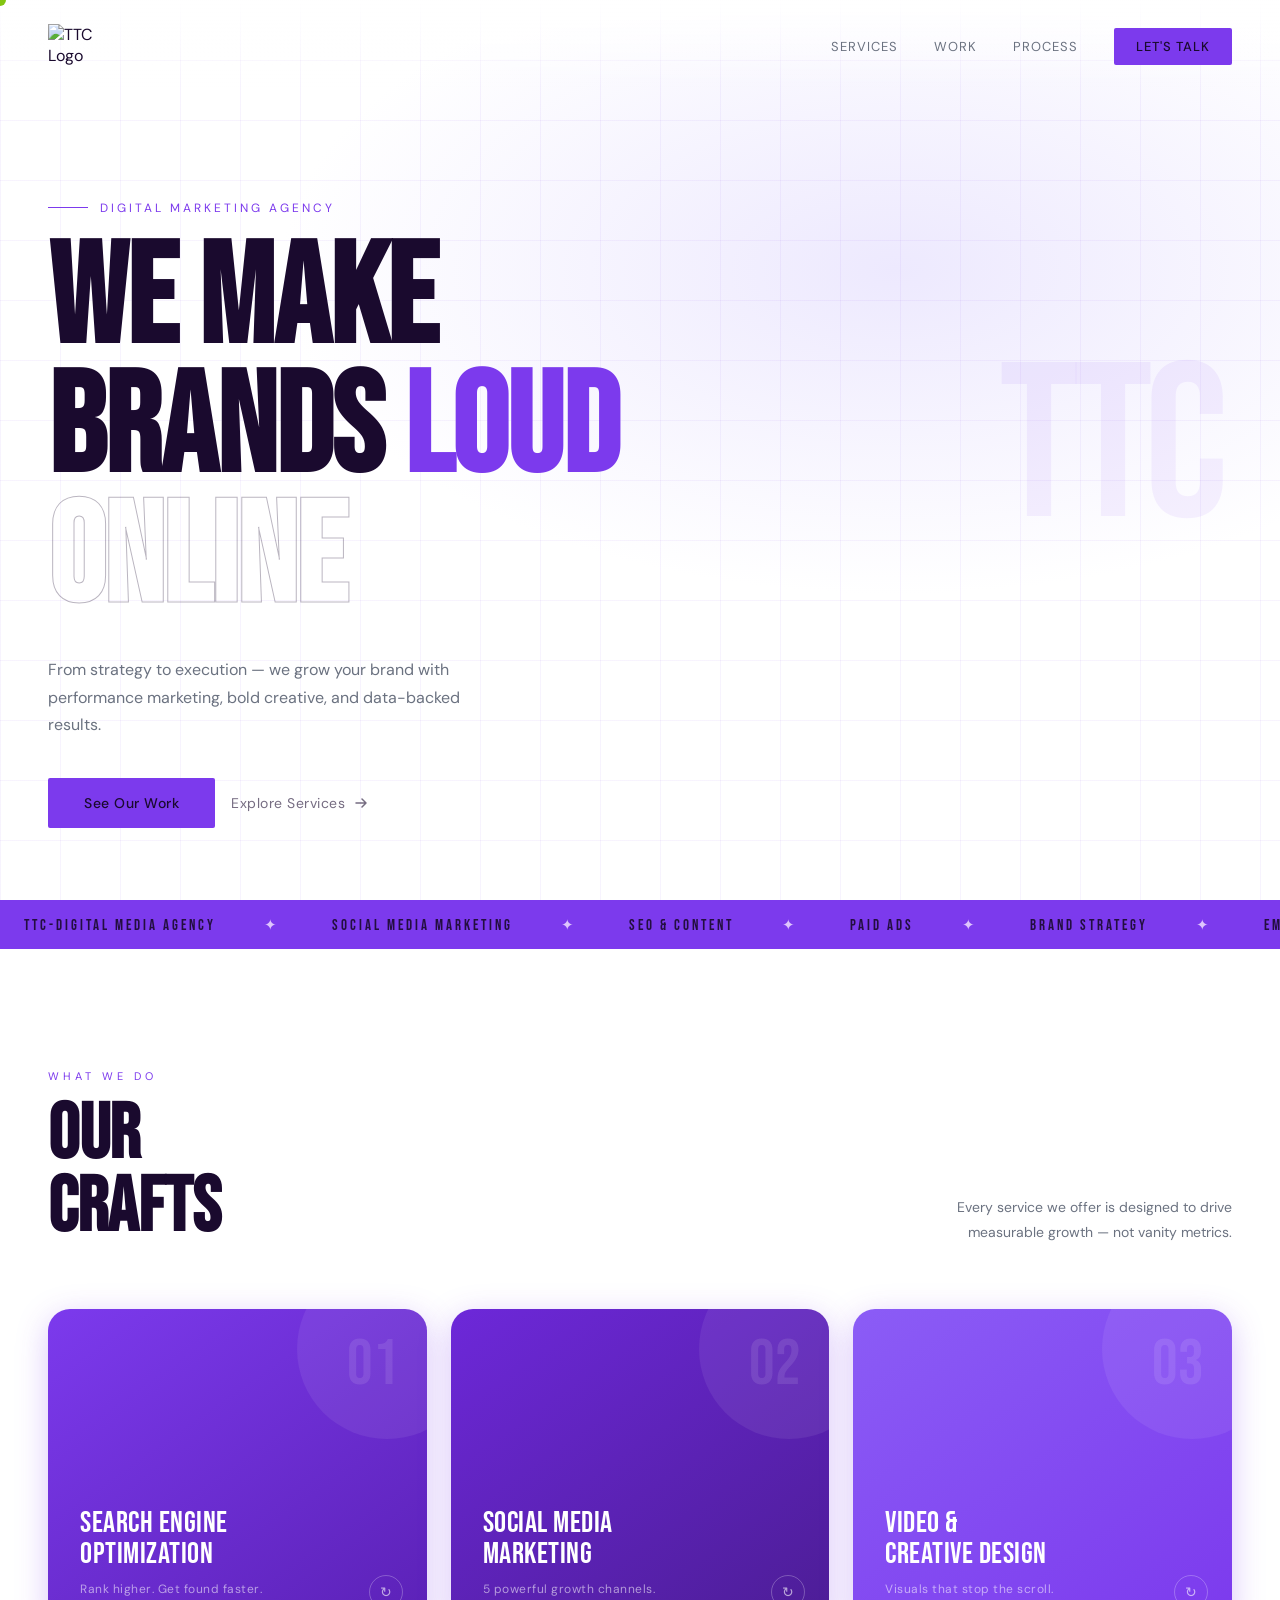
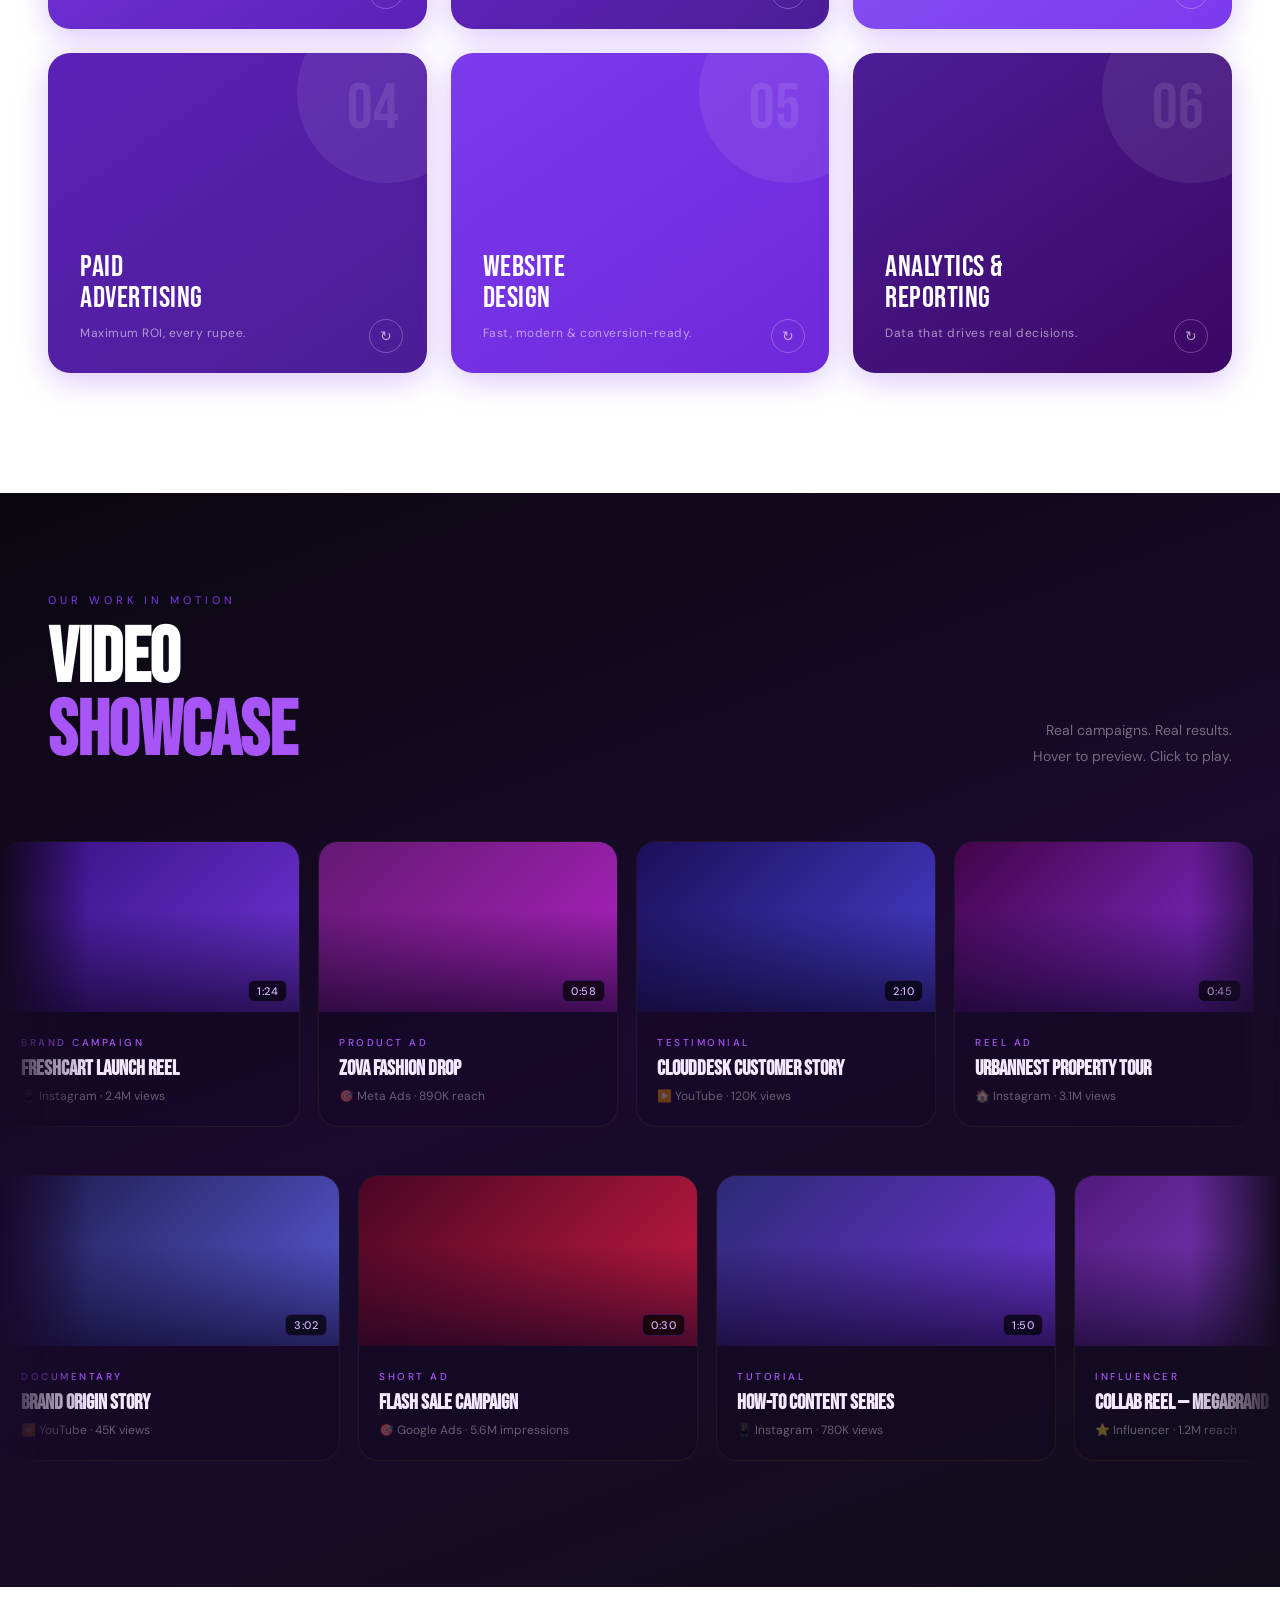
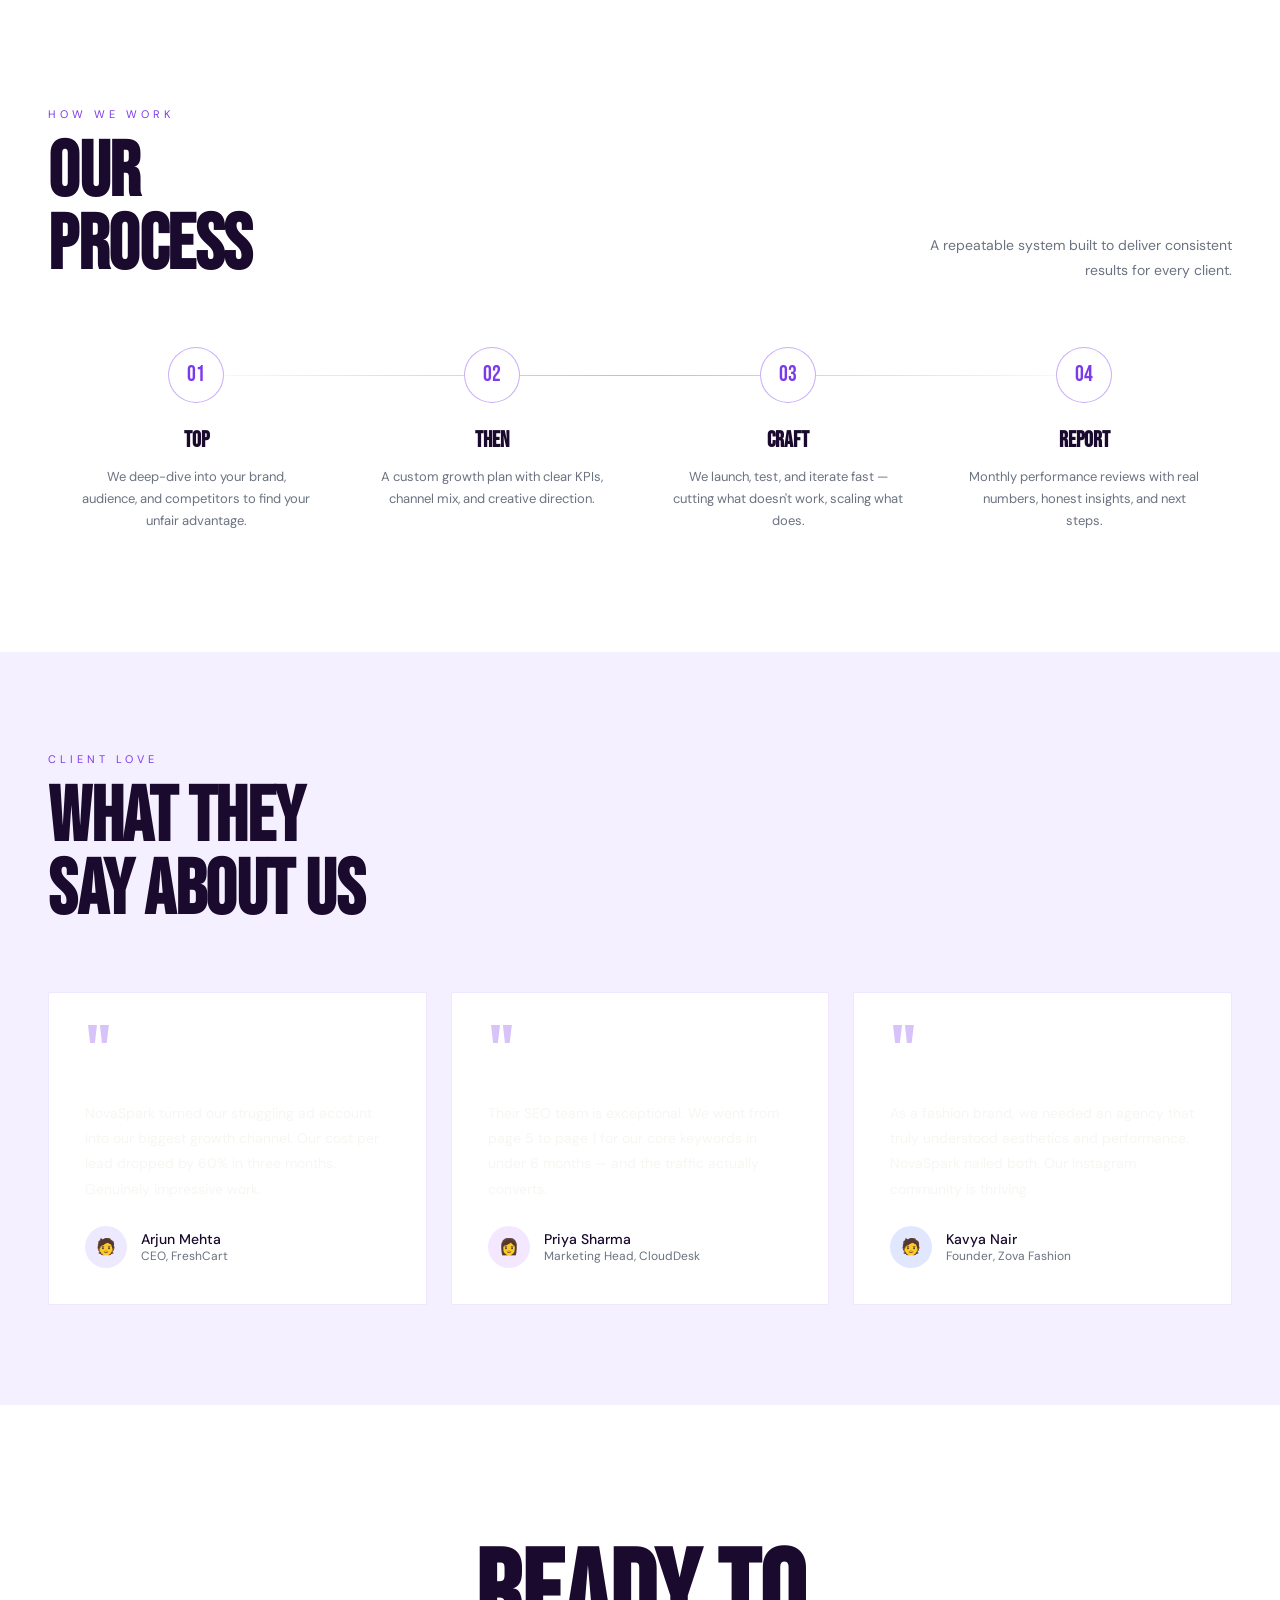
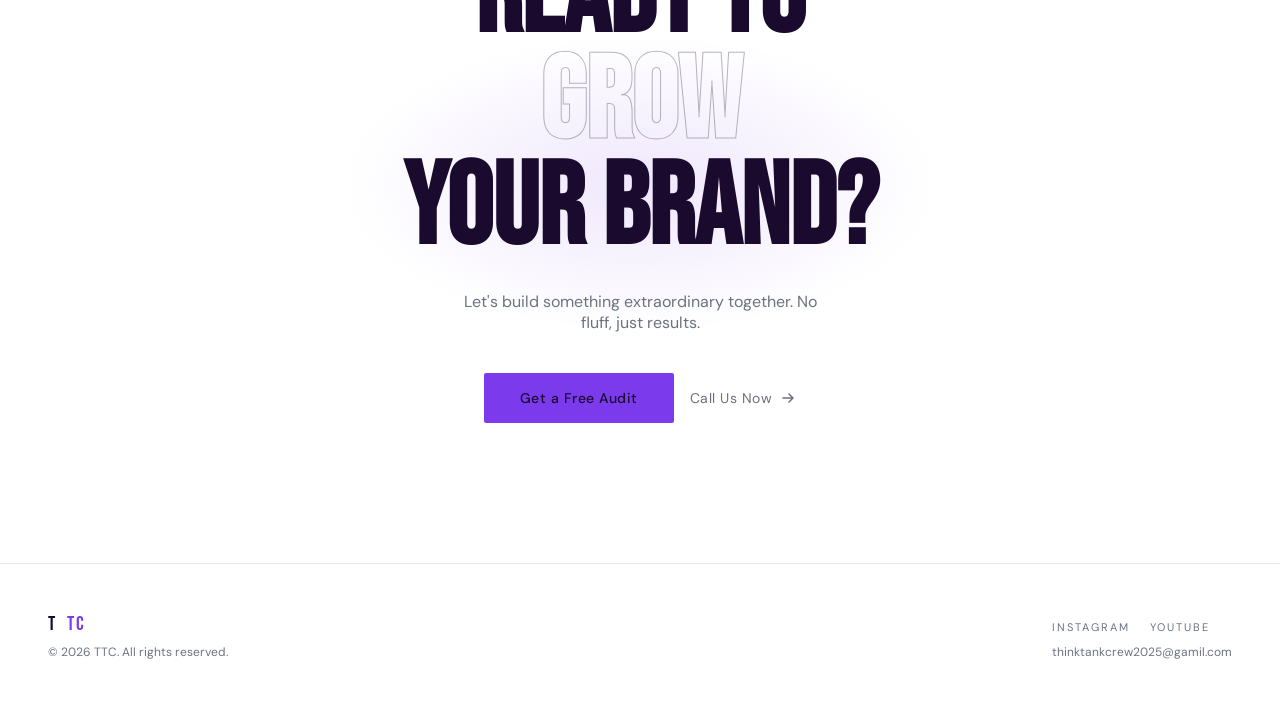
==== commit 341f854f: "Update fmt.Println message from 'Hello' to 'Goodbye'" ====
--- a/index.html
+++ b/index.html
@@ -3,8 +3,261 @@
 <head>
 <meta charset="UTF-8">
 <meta name="viewport" content="width=device-width, initial-scale=1.0">
-<title>NovaSpark Digital – Marketing Agency Portfolio</title>
+<title>TTC Digital – Marketing Agency Portfolio</title>
 <link href="https://fonts.googleapis.com/css2?family=Bebas+Neue&family=DM+Sans:ital,wght@0,300;0,400;0,500;1,300&display=swap" rel="stylesheet">
+<link href="https://fonts.googleapis.com/css2?family=Bebas+Neue&display=swap" rel="stylesheet">
+
+<!DOCTYPE html>
+<html lang="en">
+<head>
+<meta charset="UTF-8">
+<meta name="viewport" content="width=device-width, initial-scale=1.0">
+<title>TTC Loading Screen</title>
+<link href="https://fonts.googleapis.com/css2?family=Bebas+Neue&display=swap" rel="stylesheet">
+</head>
+<body style="margin:0;padding:0;;">
+
+<!-- ══ TTC LOADING SCREEN ══ -->
+<div id="ttc-loader">
+  <div class="loader-bg"></div>
+  <div class="loader-content">
+    <div class="loader-logo-wrap">
+      <img src="[data-uri]" class="loader-logo" alt="TTC">
+      <div class="loader-ring ring1"></div>
+      <div class="loader-ring ring2"></div>
+      <div class="loader-ring ring3"></div>
+    </div>
+    <div class="loader-brand">
+      <span class="lb-t">T</span><span class="lb-t">T</span><span class="lb-c">C</span>
+    </div>
+    <div class="loader-tagline">Digital Marketing Agency</div>
+    <div class="loader-bar-wrap">
+      <div class="loader-bar"></div>
+    </div>
+    <div class="loader-percent">0%</div>
+  </div>
+  <div class="loader-particles" id="loader-particles"></div>
+</div>
+
+<style>
+/* ══ LOADER STYLES ══ */
+#ttc-loader {
+  position: fixed;
+  inset: 0;
+  z-index: 9999;
+  display: flex;
+  align-items: center;
+  justify-content: center;
+  background: #faf5ff;
+  transition: opacity 0.7s ease, visibility 0.7s ease;
+}
+#ttc-loader.hide {
+  opacity: 0;
+  visibility: hidden;
+  pointer-events: none;
+}
+
+.loader-bg {
+  position: absolute; inset: 0;
+  background:
+    radial-gradient(ellipse 60% 50% at 50% 50%, rgba(124,58,237,0.10) 0%, transparent 70%),
+    radial-gradient(ellipse 80% 60% at 20% 80%, rgba(91,33,182,0.07) 0%, transparent 60%);
+}
+
+/* Grid lines */
+.loader-bg::after {
+  content: '';
+  position: absolute; inset: 0;
+  background-image:
+    linear-gradient(rgba(124,58,237,0.08) 1px, transparent 1px),
+    linear-gradient(90deg, rgba(124,58,237,0.08) 1px, transparent 1px);
+  background-size: 60px 60px;
+}
+
+.loader-content {
+  position: relative; z-index: 2;
+  display: flex; flex-direction: column;
+  align-items: center; gap: 0;
+}
+
+/* Logo + rings */
+.loader-logo-wrap {
+  position: relative;
+  width: 140px; height: 140px;
+  display: flex; align-items: center; justify-content: center;
+  margin-bottom: 28px;
+}
+.loader-logo {
+  width: 90px; height: auto;
+  position: relative; z-index: 3;
+  animation: logoFloat 3s ease-in-out infinite, logoPop 0.6s cubic-bezier(.22,.68,0,1.4) both;
+  filter: drop-shadow(0 0 18px rgba(124,58,237,0.7));
+}
+
+/* Spinning rings */
+.loader-ring {
+  position: absolute;
+  border-radius: 50%;
+  border: 1.5px solid transparent;
+}
+.ring1 {
+  width: 120px; height: 120px;
+  border-top-color: rgba(124,58,237,0.8);
+  border-right-color: rgba(124,58,237,0.3);
+  animation: spin 1.2s linear infinite;
+}
+.ring2 {
+  width: 145px; height: 145px;
+  border-bottom-color: rgba(168,85,247,0.6);
+  border-left-color: rgba(168,85,247,0.2);
+  animation: spin 1.8s linear infinite reverse;
+}
+.ring3 {
+  width: 170px; height: 170px;
+  border-top-color: rgba(91,33,182,0.4);
+  border-right-color: rgba(91,33,182,0.1);
+  animation: spin 2.6s linear infinite;
+}
+
+/* Brand name */
+.loader-brand {
+  font-family: 'Bebas Neue', 'Impact', sans-serif;
+  font-size: 56px;
+  letter-spacing: 12px;
+  color: #1a0a2e;
+  display: flex; gap: 4px;
+  margin-bottom: 8px;
+}
+.lb-t, .lb-c {
+  display: inline-block;
+  opacity: 0;
+  transform: translateY(20px);
+  animation: letterIn 0.5s cubic-bezier(.22,.68,0,1.4) forwards;
+}
+.lb-t:nth-child(1) { animation-delay: 0.3s; }
+.lb-t:nth-child(2) { animation-delay: 0.45s; }
+.lb-c              { animation-delay: 0.6s; color: #a855f7; }
+
+/* Tagline */
+.loader-tagline {
+  font-size: 11px;
+  letter-spacing: 4px;
+  text-transform: uppercase;
+  color: rgba(168,85,247,0.7);
+  margin-bottom: 32px;
+  opacity: 0;
+  animation: fadeUp 0.6s 0.9s ease forwards;
+}
+
+/* Progress bar */
+.loader-bar-wrap {
+  width: 200px;
+  height: 2px;
+  background: rgba(124,58,237,0.12);
+  border-radius: 99px;
+  overflow: hidden;
+  margin-bottom: 10px;
+}
+.loader-bar {
+  height: 100%;
+  width: 0%;
+  background: linear-gradient(90deg, #7c3aed, #a855f7, #c084fc);
+  border-radius: 99px;
+  transition: width 0.05s linear;
+  box-shadow: 0 0 10px rgba(168,85,247,0.6);
+}
+
+/* Percent counter */
+.loader-percent {
+  font-size: 12px;
+  letter-spacing: 2px;
+  color: rgba(26,10,46,0.4);
+  font-family: monospace;
+}
+
+/* Floating particles */
+.loader-particles {
+  position: absolute; inset: 0;
+  overflow: hidden; pointer-events: none; z-index: 1;
+}
+.particle {
+  position: absolute;
+  width: 3px; height: 3px;
+  border-radius: 50%;
+  background: rgba(168,85,247,0.6);
+  animation: particleFloat var(--dur, 4s) var(--delay, 0s) ease-in-out infinite;
+}
+
+/* ── Keyframes ── */
+@keyframes spin {
+  to { transform: rotate(360deg); }
+}
+@keyframes logoFloat {
+  0%,100% { transform: translateY(0) scale(1); }
+  50%      { transform: translateY(-8px) scale(1.03); }
+}
+@keyframes logoPop {
+  from { opacity:0; transform: scale(0.5); }
+  to   { opacity:1; transform: scale(1); }
+}
+@keyframes letterIn {
+  to { opacity:1; transform: translateY(0); }
+}
+@keyframes fadeUp {
+  from { opacity:0; transform: translateY(10px); }
+  to   { opacity:1; transform: translateY(0); }
+}
+@keyframes particleFloat {
+  0%   { transform: translateY(100vh) translateX(0) scale(0); opacity:0; }
+  10%  { opacity:1; }
+  90%  { opacity:0.6; }
+  100% { transform: translateY(-20px) translateX(var(--dx, 30px)) scale(1); opacity:0; }
+}
+</style>
+
+<script>
+(function() {
+  // Generate floating particles
+  const container = document.getElementById('loader-particles');
+  for (let i = 0; i < 20; i++) {
+    const p = document.createElement('div');
+    p.className = 'particle';
+    p.style.left = Math.random() * 100 + '%';
+    p.style.setProperty('--dur', (3 + Math.random() * 4) + 's');
+    p.style.setProperty('--delay', (Math.random() * 3) + 's');
+    p.style.setProperty('--dx', (Math.random() * 60 - 30) + 'px');
+    p.style.width = p.style.height = (2 + Math.random() * 3) + 'px';
+    p.style.opacity = Math.random() * 0.6 + 0.2;
+    container.appendChild(p);
+  }
+
+  // Progress bar animation
+  const bar = document.querySelector('.loader-bar');
+  const pct = document.querySelector('.loader-percent');
+  let progress = 0;
+
+  const interval = setInterval(() => {
+    // Fast at start, slow in middle, fast at end
+    const speed = progress < 30 ? 2.5 : progress < 80 ? 0.8 : 2;
+    progress = Math.min(progress + speed, 100);
+    bar.style.width = progress + '%';
+    pct.textContent = Math.floor(progress) + '%';
+
+    if (progress >= 100) {
+      clearInterval(interval);
+      setTimeout(() => {
+        document.getElementById('ttc-loader').classList.add('hide');
+        setTimeout(() => {
+          document.getElementById('ttc-loader').remove();
+        }, 700);
+      }, 400);
+    }
+  }, 30);
+})();
+</script>
+
+</body>
+</html>
 <style>
   *, *::before, *::after { box-sizing: border-box; margin: 0; padding: 0; }
 
@@ -37,7 +290,7 @@
     position: fixed; top: 0; left: 0;
     pointer-events: none; z-index: 9999;
     transform: translate(-50%,-50%);
-    transition: transform 0.1s, width 0.2s, height 0.2s, background 0.2s;
+    transition: transform 0.1s, width 0.2s, height 0.2s,;
     mix-blend-mode: difference;
   }
   #cursor.big { width: 48px; height: 48px; background: var(--accent2); }
@@ -52,6 +305,32 @@
     padding: 24px 48px;
     background: linear-gradient(to bottom, rgba(255,255,255,0.97), transparent);
   }
+  .logo {
+  display: flex;
+  align-items: center;
+  gap: 10px;
+  text-decoration: none;
+}
+
+.logo-svg {
+  width: 44px;
+  height: auto;
+  object-fit: contain;
+  flex-shrink: 0;
+}
+
+.logo-text {
+  font-family: var(--font-display);
+  font-size: 22px;
+  letter-spacing: 3px;
+  color: var(--white);
+  line-height: 1;
+}
+
+.logo-text span {
+  color: var(--accent);
+}
+
   .logo {
     font-family: var(--font-display);
     font-size: 22px;
@@ -159,6 +438,14 @@
     display: inline-block;
   }
   .btn-primary:hover { background: #6d28d9; transform: translateY(-2px); }
+  .btn-with-icon {
+    display: inline-block;
+    margin-top: 32px;
+  }
+  .btn-with-icon svg {
+    margin-left: 8px;
+    vertical-align: middle;
+  }
   .btn-ghost {
     color: var(--white); font-size: 14px; letter-spacing: 0.5px;
     text-decoration: none; display: flex; align-items: center; gap: 8px;
@@ -190,31 +477,229 @@
   }
   .marquee-track span.dot { color: #e9d5ff; }
 
-  /* STATS */
-  .stats {
-    display: grid;
-    grid-template-columns: repeat(4, 1fr);
-    border-top: 1px solid rgba(124,58,237,0.15);
-    border-bottom: 1px solid rgba(124,58,237,0.15);
-  }
-  .stat-item {
-    padding: 48px 48px;
-    border-right: 1px solid rgba(124,58,237,0.15);
-  }
-  .stat-item:last-child { border-right: none; }
-  .stat-num {
-    font-family: var(--font-display);
-    font-size: 64px;
-    color: var(--white);
-    line-height: 1;
-  }
-  .stat-num span { color: var(--accent); }
-  .stat-label {
-    font-size: 13px;
-    color: var(--muted);
-    margin-top: 8px;
-    letter-spacing: 0.5px;
-  }
+    .why-box{
+        position: relative;
+        padding:40px;
+        border: 1px solid #ddd6fe;
+        overflow: hidden;
+        cursor : pointer;
+    }
+    .hover-layer{
+    position: absolute;
+    top:0;
+    left:0;
+    width:100%;
+    height:100%;
+    background-color: #6366f1;
+    opacity: 0;
+    transition: opacity 0.4s ease;
+    }
+
+    .content {
+  position: relative;
+  z-index: 2; /* Ensures text is always visible above the background */
+  transition: color 0.4s ease;
+}
+
+/* Hover Effects */
+.why-box:hover .hover-layer {
+  opacity: 1;
+}
+
+.why-box:hover .content {
+  color: white; /* Changes text color to white when background turns purple */
+}
+
+/* STORY SECTION */
+/* ══ STORY SECTION ══ */
+.story {
+  padding: 120px 48px;
+  position: relative;
+  overflow: hidden;
+  background: var(--black);
+}
+
+/* Radial glow top-right */
+.story::before {
+  content: '';
+  position: absolute;
+  top: -60px; right: -80px;
+  width: 520px; height: 520px;
+  border-radius: 50%;
+  background: radial-gradient(ellipse, rgba(124,58,237,0.08) 0%, transparent 70%);
+  pointer-events: none;
+}
+
+/* Left border accent line */
+.story::after {
+  content: '';
+  position: absolute;
+  top: 120px; left: 48px;
+  width: 1px; height: 60px;
+  background: linear-gradient(to bottom, var(--accent), transparent);
+}
+
+/* Big ghost word in background */
+.story-bg-word {
+  position: absolute;
+  bottom: -20px; right: -10px;
+  font-family: var(--font-display);
+  font-size: clamp(100px, 16vw, 220px);
+  color: rgba(124,58,237,0.04);
+  letter-spacing: -4px;
+  user-select: none;
+  pointer-events: none;
+  line-height: 1;
+  z-index: 0;
+}
+
+/* Two-column layout */
+.story-inner {
+  display: grid;
+  grid-template-columns: 1fr 1.2fr;
+  gap: 100px;
+  align-items: start;
+  position: relative;
+  z-index: 1;
+}
+
+/* LEFT col */
+.story-left {
+  position: sticky;
+  top: 120px;
+}
+
+.story-left .section-label {
+  margin-bottom: 16px;
+  font-family: 'Segoe UI', Tahoma, Geneva, Verdana, sans-serif;
+  font-size: 12px;
+  letter-spacing: 3px;
+  text-transform: uppercase;
+  color: var(--accent);
+}
+
+.story-left .section-title {
+  margin-bottom: 48px;
+  font-family: 'Georgia', 'Garamond', serif;
+  letter-spacing: -0.5px;
+  font-weight: 700;
+}
+
+/* Stats strip */
+.story-stats {
+  display: flex;
+  flex-direction: column;
+  gap: 0;
+  border-left: 1px solid rgba(124,58,237,0.2);
+  padding-left: 24px;
+  margin-top: 8px;
+}
+
+.story-stat {
+  padding: 20px 0;
+  border-bottom: 1px solid rgba(124,58,237,0.08);
+  display: flex;
+  flex-direction: column;
+  gap: 4px;
+}
+
+.story-stat:last-child {
+  border-bottom: none;
+}
+
+.stat-num {
+  font-family: var(--font-display);
+  font-size: 48px;
+  line-height: 1;
+  color: var(--accent);
+  letter-spacing: -1px;
+}
+
+.stat-label {
+  font-size: 12px;
+  letter-spacing: 2px;
+  text-transform: uppercase;
+  color: var(--muted);
+}
+
+/* RIGHT col */
+.story-right {
+  padding-top: 8px;
+}
+
+.story-right {
+  display: flex;
+  flex-direction: column;
+  gap: 24px;
+}
+
+.story-bubble {
+  background: linear-gradient(135deg, rgba(124, 58, 237, 0.1), rgba(168, 85, 247, 0.08));
+  border: 1px solid rgba(124, 58, 237, 0.25);
+  border-radius: 16px;
+  padding: 28px;
+  position: relative;
+  overflow: hidden;
+  transition: all 0.3s ease;
+}
+
+.story-bubble::before {
+  content: '';
+  position: absolute;
+  inset: 0;
+  background: linear-gradient(135deg, rgba(168, 85, 247, 0.1), transparent);
+  opacity: 0;
+  transition: opacity 0.3s ease;
+  pointer-events: none;
+}
+
+.story-bubble:hover {
+  border-color: rgba(124, 58, 237, 0.5);
+  background: linear-gradient(135deg, rgba(124, 58, 237, 0.15), rgba(168, 85, 247, 0.12));
+}
+
+.story-bubble:hover::before {
+  opacity: 1;
+}
+
+.story-right p {
+  font-size: 16px;
+  line-height: 1.85;
+  color: var(--muted);
+  margin: 0;
+  font-family: 'Segoe UI', Tahoma, Geneva, Verdana, sans-serif;
+  font-weight: 400;
+  letter-spacing: 0.3px;
+}
+
+.story-right strong {
+  color: var(--accent);
+  font-weight: 600;
+  letter-spacing: 0.5px;
+}
+
+/* Accent divider line */
+.story-accent-line {
+  width: 48px;
+  height: 2px;
+  background: linear-gradient(to right, var(--accent), var(--accent2));
+  margin-top: 36px;
+  border-radius: 2px;
+}
+
+/* ── Reveal animation ── */
+.reveal {
+  opacity: 0;
+  transform: translateY(28px);
+  transition: opacity 0.75s ease, transform 0.75s ease;
+}
+.reveal.visible {
+  opacity: 1;
+  transform: translateY(0);
+}
+
+
+
 
   /* SERVICES */
   .section { padding: 120px 48px; }
@@ -575,7 +1060,7 @@
   /* ══ VIDEO SHOWCASE — NEON DARK PURPLE STYLE ══ */
   .video-section {
     padding: 100px 0 110px;
-    background: linear-gradient(160deg, #0f0720 0%, #1a0a2e 50%, #0f0720 100%);
+    background: linear-gradient(160deg, #0b070f 0%, #1a0a2e 50%, #120e1b 100%);
     overflow: hidden;
     position: relative;
   }
@@ -586,7 +1071,7 @@
     top: 30%; left: 50%;
     transform: translate(-50%, -50%);
     width: 800px; height: 400px;
-    background: radial-gradient(ellipse, rgba(124,58,237,0.18) 0%, transparent 70%);
+   
     pointer-events: none;
   }
 
@@ -607,7 +1092,7 @@
     width: 100%;
     padding: 16px 0;
     -webkit-mask-image: linear-gradient(to right, transparent 0%, black 7%, black 93%, transparent 100%);
-    mask-image: linear-gradient(to right, transparent 0%, black 7%, black 93%, transparent 100%);
+    mask-image: linear-gradient(to right, transparent 0%, rgb(139, 48, 48) 7%, black 93%, transparent 100%);
   }
 
   /* Scrolling belt */
@@ -626,10 +1111,10 @@
   .vcard {
     width: 300px;
     flex-shrink: 0;
-    background: rgba(255,255,255,0.04);
+    background: rgba(116, 32, 226, 0.04);
     border-radius: 20px;
     overflow: hidden;
-    border: 1px solid rgba(124,58,237,0.25);
+    border: 1px solid rgba(68, 57, 10, 0.25);
     backdrop-filter: blur(12px);
     -webkit-backdrop-filter: blur(12px);
     transition: transform 0.4s cubic-bezier(.22,.68,0,1.2),
@@ -665,7 +1150,7 @@
     position: relative;
     height: 170px;
     overflow: hidden;
-    background: #0f0720;
+    background: #1e1b4b;
   }
 
   /* Real local video element */
@@ -997,8 +1482,8 @@
       padding: 36px 20px;
       text-align: center;
     }
-    .social-links { justify-content: center; }
-  }
+    .social-links { justify-content: center;
+    color: black; }}
 
   /* ── Small phones (max 400px) ── */
   @media (max-width: 400px) {
@@ -1011,6 +1496,7 @@
     .cta-section h2 { font-size: 42px; }
   }
 
+
 </style>
 </head>
 <body>
@@ -1019,10 +1505,10 @@
 
 <!-- NAV -->
 <nav>
-  <a href="#" class="logo">Nova<span>Spark</span></a>
+  <img src="Img/TTC_logo.PNG"class="logo-svg" alt="TTC Logo" style="width:44px; height: auto; object-fit:contain;">
   <ul>
     <li><a href="#services">Services</a></li>
-    <li><a href="#work">Work</a></li>
+    <li><a href="#videos">Work</a></li>
     <li><a href="#process">Process</a></li>
     <li><a href="#contact" class="nav-cta">Let's Talk</a></li>
   </ul>
@@ -1046,7 +1532,9 @@
 <section class="hero">
   <div class="hero-bg"></div>
   <div class="hero-grid"></div>
-  <div class="hero-counter">07</div>
+  <div class="hero-counter">
+    <span class="counter-num">TTC</span><span class="counter-suffix"></span>
+  </div>
 
   <div class="hero-tag">Digital Marketing Agency</div>
   <h1>
@@ -1058,7 +1546,7 @@
     From strategy to execution — we grow your brand with performance marketing, bold creative, and data-backed results.
   </p>
   <div class="hero-actions">
-    <a href="#work" class="btn-primary">See Our Work</a>
+    <a href="#videos" class="btn-primary">See Our Work</a>
     <a href="#services" class="btn-ghost">
       Explore Services
       <svg width="16" height="16" viewBox="0 0 16 16" fill="none">
@@ -1068,9 +1556,11 @@
   </div>
 </section>
 
+
 <!-- MARQUEE -->
 <div class="marquee-wrap">
   <div class="marquee-track">
+    <span>TTC-Digital Media Agency</span><span class="dot">✦</span>
     <span>Social Media Marketing</span><span class="dot">✦</span>
     <span>SEO & Content</span><span class="dot">✦</span>
     <span>Paid Ads</span><span class="dot">✦</span>
@@ -1079,34 +1569,7 @@
     <span>Web Design</span><span class="dot">✦</span>
     <span>Analytics</span><span class="dot">✦</span>
     <span>Video Production</span><span class="dot">✦</span>
-    <span>Social Media Marketing</span><span class="dot">✦</span>
-    <span>SEO & Content</span><span class="dot">✦</span>
-    <span>Paid Ads</span><span class="dot">✦</span>
-    <span>Brand Strategy</span><span class="dot">✦</span>
-    <span>Email Marketing</span><span class="dot">✦</span>
-    <span>Web Design</span><span class="dot">✦</span>
-    <span>Analytics</span><span class="dot">✦</span>
-    <span>Video Production</span><span class="dot">✦</span>
-  </div>
-</div>
-
-<!-- STATS -->
-<div class="stats">
-  <div class="stat-item">
-    <div class="stat-num">250<span>+</span></div>
-    <div class="stat-label">Clients Served</div>
-  </div>
-  <div class="stat-item">
-    <div class="stat-num">12<span>M</span></div>
-    <div class="stat-label">Ad Spend Managed</div>
-  </div>
-  <div class="stat-item">
-    <div class="stat-num">4.8<span>×</span></div>
-    <div class="stat-label">Avg. ROAS Achieved</div>
-  </div>
-  <div class="stat-item">
-    <div class="stat-num">7<span>+</span></div>
-    <div class="stat-label">Years of Excellence</div>
+   
   </div>
 </div>
 
@@ -1115,7 +1578,7 @@
   <div class="section-header">
     <div>
       <p class="section-label">What We Do</p>
-      <h2 class="section-title">OUR<br>SERVICES</h2>
+      <h2 class="section-title">OUR<br>CRAFTS</h2>
     </div>
     <p class="section-desc">Every service we offer is designed to drive measurable growth — not vanity metrics.</p>
   </div>
@@ -1127,7 +1590,7 @@
       <div class="sc-inner">
         <div class="sc-front">
           <div class="sc-num">01</div>
-          <div class="sc-front-icon">🔍</div>
+          <div class="sc-front-icon"></div>
           <div class="sc-title">SEARCH ENGINE<br>OPTIMIZATION</div>
           <div class="sc-peek">Rank higher. Get found faster.</div>
           <div class="sc-hint">↻</div>
@@ -1154,7 +1617,7 @@
       <div class="sc-inner">
         <div class="sc-front" style="background:linear-gradient(145deg,#6d28d9,#4c1d95);">
           <div class="sc-num">02</div>
-          <div class="sc-front-icon">📱</div>
+          <div class="sc-front-icon"></div>
           <div class="sc-title">SOCIAL MEDIA<br>MARKETING</div>
           <div class="sc-peek">5 powerful growth channels.</div>
           <div class="sc-hint">↻</div>
@@ -1181,7 +1644,7 @@
       <div class="sc-inner">
         <div class="sc-front" style="background:linear-gradient(145deg,#8b5cf6,#7c3aed);">
           <div class="sc-num">03</div>
-          <div class="sc-front-icon">🎨</div>
+          <div class="sc-front-icon"></div>
           <div class="sc-title">VIDEO &<br>CREATIVE DESIGN</div>
           <div class="sc-peek">Visuals that stop the scroll.</div>
           <div class="sc-hint">↻</div>
@@ -1208,7 +1671,7 @@
       <div class="sc-inner">
         <div class="sc-front" style="background:linear-gradient(145deg,#5b21b6,#4c1d95);">
           <div class="sc-num">04</div>
-          <div class="sc-front-icon">🎯</div>
+          <div class="sc-front-icon"></div>
           <div class="sc-title">PAID<br>ADVERTISING</div>
           <div class="sc-peek">Maximum ROI, every rupee.</div>
           <div class="sc-hint">↻</div>
@@ -1235,7 +1698,7 @@
       <div class="sc-inner">
         <div class="sc-front" style="background:linear-gradient(145deg,#7c3aed,#6d28d9);">
           <div class="sc-num">05</div>
-          <div class="sc-front-icon">🌐</div>
+          <div class="sc-front-icon"></div>
           <div class="sc-title">WEBSITE<br>DESIGN</div>
           <div class="sc-peek">Fast, modern & conversion-ready.</div>
           <div class="sc-hint">↻</div>
@@ -1262,7 +1725,7 @@
       <div class="sc-inner">
         <div class="sc-front" style="background:linear-gradient(145deg,#4c1d95,#3b0764);">
           <div class="sc-num">06</div>
-          <div class="sc-front-icon">📊</div>
+          <div class="sc-front-icon"></div>
           <div class="sc-title">ANALYTICS &<br>REPORTING</div>
           <div class="sc-peek">Data that drives real decisions.</div>
           <div class="sc-hint">↻</div>
@@ -1507,56 +1970,6 @@
 
 </section>
 
-<!-- WORK -->
-<section class="section" id="work" style="padding-top: 0;">
-  <div class="section-header">
-    <div>
-      <p class="section-label">Case Studies</p>
-      <h2 class="section-title">SELECTED<br>WORK</h2>
-    </div>
-    <p class="section-desc">Real results from real campaigns across industries and budgets.</p>
-  </div>
-
-  <div class="work-grid">
-    <div class="work-item">
-      <div class="work-bg w1"></div>
-      <div class="work-overlay">
-        <div class="work-cat">E-Commerce · Paid Ads</div>
-        <div class="work-title">FreshCart Relaunch</div>
-        <div class="work-desc">312% ROAS in 60 days through Meta & Google campaigns</div>
-      </div>
-      <div class="work-arrow">→</div>
-    </div>
-    <div class="work-item">
-      <div class="work-bg w2"></div>
-      <div class="work-overlay">
-        <div class="work-cat">SaaS · SEO + Content</div>
-        <div class="work-title">CloudDesk Growth</div>
-        <div class="work-desc">0 to 85K monthly organic visitors in 8 months</div>
-      </div>
-      <div class="work-arrow">→</div>
-    </div>
-    <div class="work-item">
-      <div class="work-bg w3"></div>
-      <div class="work-overlay">
-        <div class="work-cat">Fashion · Social Media</div>
-        <div class="work-title">Zova Brand Launch</div>
-        <div class="work-desc">200K Instagram followers gained in the first quarter</div>
-      </div>
-      <div class="work-arrow">→</div>
-    </div>
-    <div class="work-item">
-      <div class="work-bg w4"></div>
-      <div class="work-overlay">
-        <div class="work-cat">Real Estate · Full Funnel</div>
-        <div class="work-title">UrbanNest Digital</div>
-        <div class="work-desc">₹4.2Cr in leads generated via omnichannel strategy</div>
-      </div>
-      <div class="work-arrow">→</div>
-    </div>
-  </div>
-</section>
-
 <!-- PROCESS -->
 <section class="section" id="process">
   <div class="section-header">
@@ -1570,17 +1983,17 @@
   <div class="process-steps">
     <div class="process-step">
       <div class="step-num">01</div>
-      <h4>DISCOVER</h4>
+      <h4>TOP</h4>
       <p>We deep-dive into your brand, audience, and competitors to find your unfair advantage.</p>
     </div>
     <div class="process-step">
       <div class="step-num">02</div>
-      <h4>STRATEGISE</h4>
+      <h4>THEN</h4>
       <p>A custom growth plan with clear KPIs, channel mix, and creative direction.</p>
     </div>
     <div class="process-step">
       <div class="step-num">03</div>
-      <h4>EXECUTE</h4>
+      <h4>CRAFT</h4>
       <p>We launch, test, and iterate fast — cutting what doesn't work, scaling what does.</p>
     </div>
     <div class="process-step">
@@ -1644,8 +2057,8 @@
   </h2>
   <p>Let's build something extraordinary together. No fluff, just results.</p>
   <div class="cta-actions">
-    <a href="mailto:hello@novaspark.digital" class="btn-primary">Get a Free Audit</a>
-    <a href="tel:+911234567890" class="btn-ghost">
+    <a href="mailto: thinktankcrew2025@gamil.com " class="btn-primary">Get a Free Audit</a>
+    <a href="https://wa.me/916381110113" class="btn-ghost" target="_blank">
       Call Us Now
       <svg width="16" height="16" viewBox="0 0 16 16" fill="none">
         <path d="M3 8h10M9 4l4 4-4 4" stroke="currentColor" stroke-width="1.5" stroke-linecap="round" stroke-linejoin="round"/>
@@ -1657,20 +2070,32 @@
 <!-- FOOTER -->
 <footer>
   <div class="footer-left">
-    <a href="#" class="logo">Nova<span>Spark</span></a>
-    <p style="font-size:12px; color:var(--muted); margin-top:8px;">© 2025 NovaSpark Digital. All rights reserved.</p>
+    <a href="#" class="logo">T<span>TC</span></a>
+    <p style="font-size:12px; color:var(--muted); margin-top:8px; ">© 2026 TTC. All rights reserved.</p>
   </div>
   <div class="footer-right">
     <div class="social-links">
-      <a href="#">Instagram</a>
-      <a href="#">LinkedIn</a>
-      <a href="#">Twitter</a>
-      <a href="#">YouTube</a>
+      <a href="https://www.instagram.com/thinktank_crew/" target="_blank">Instagram</a>
+      <a href="https://www.youtube.com/@THINKTANKCREW" target="_blank">YouTube</a>
     </div>
-    <p style="margin-top:10px;">hello@novaspark.digital</p>
+    <p style="margin-top:10px; font: bold;" >thinktankcrew2025@gamil.com</p>
   </div>
 </footer>
 
+<script>
+  // ── Reveal animation on scroll ──
+  const revealElements = document.querySelectorAll('.reveal');
+  const observer = new IntersectionObserver((entries) => {
+    entries.forEach(entry => {
+      if (entry.isIntersecting) {
+        entry.target.classList.add('visible');
+        observer.unobserve(entry.target);
+      }
+    });
+  }, { threshold: 0.1 });
+  
+  revealElements.forEach(el => observer.observe(el));
+</script>
 <script>
   // Custom cursor
   const cursor = document.getElementById('cursor');
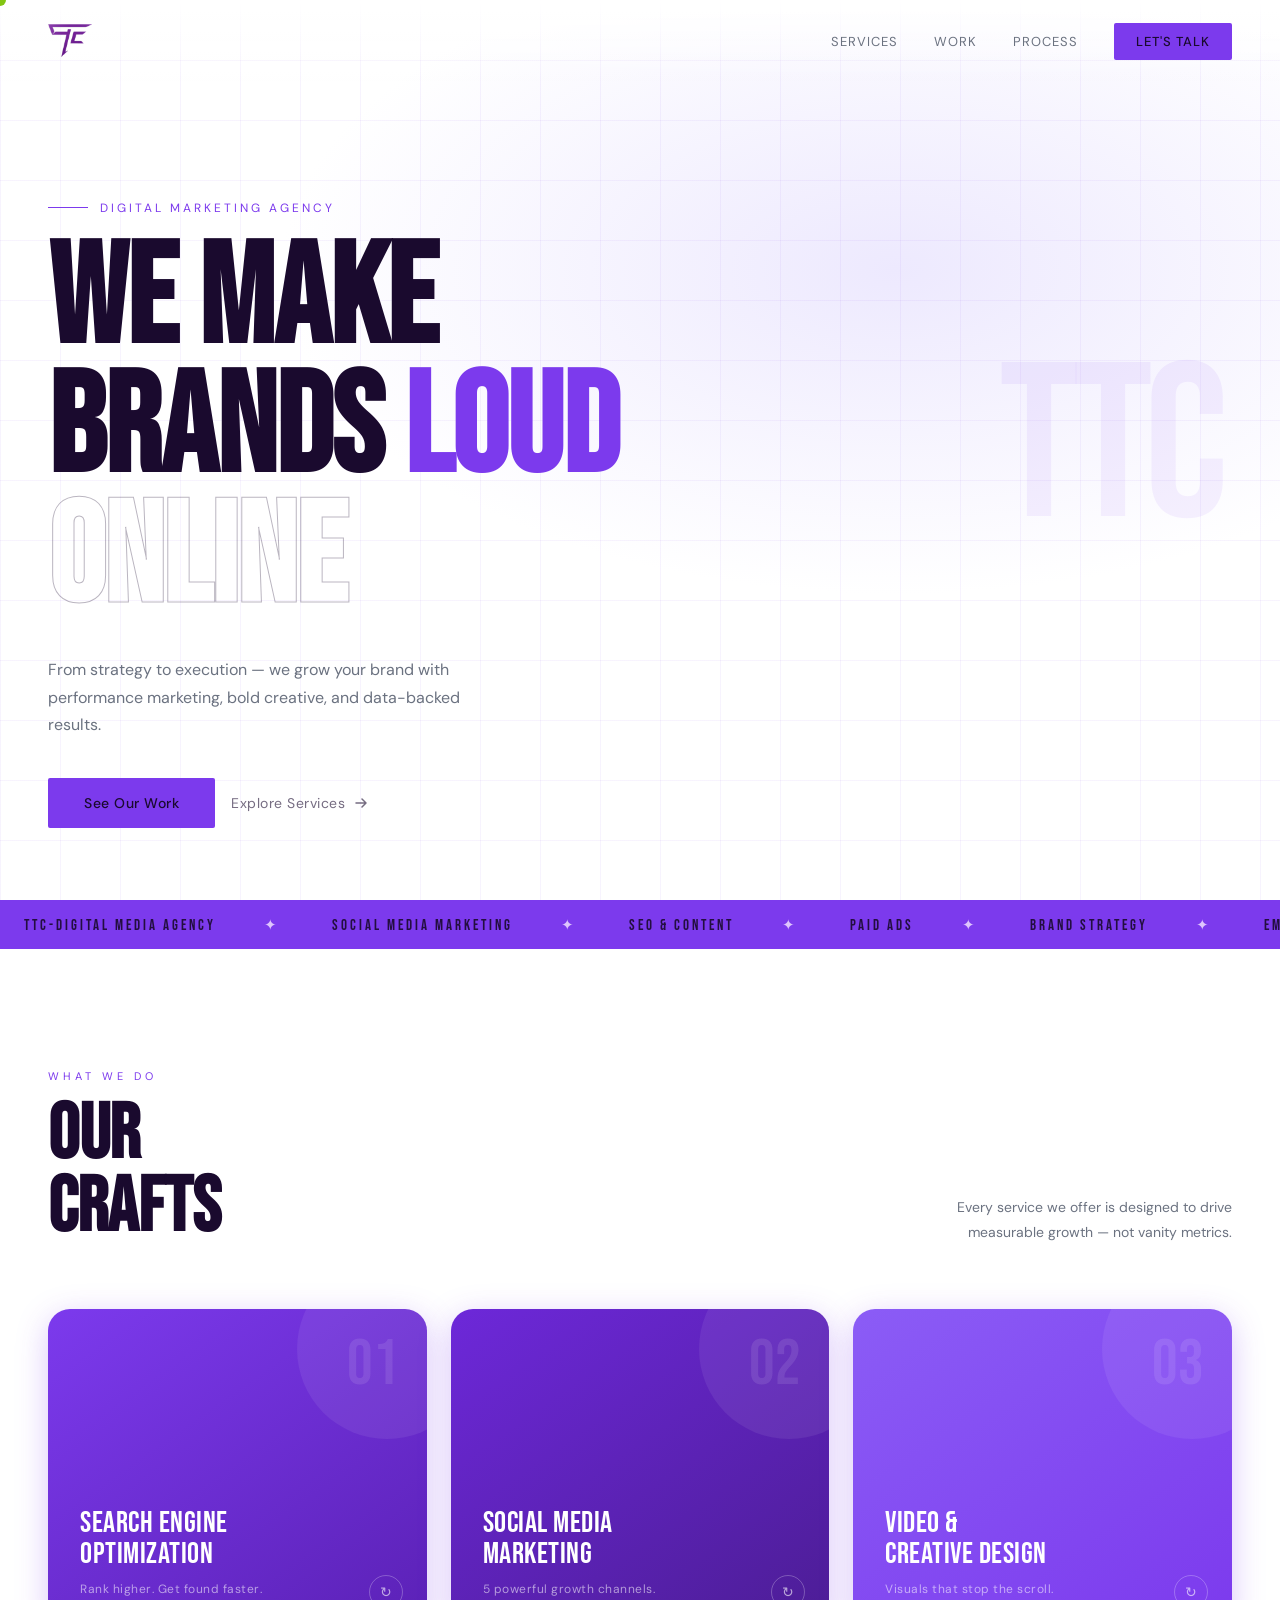
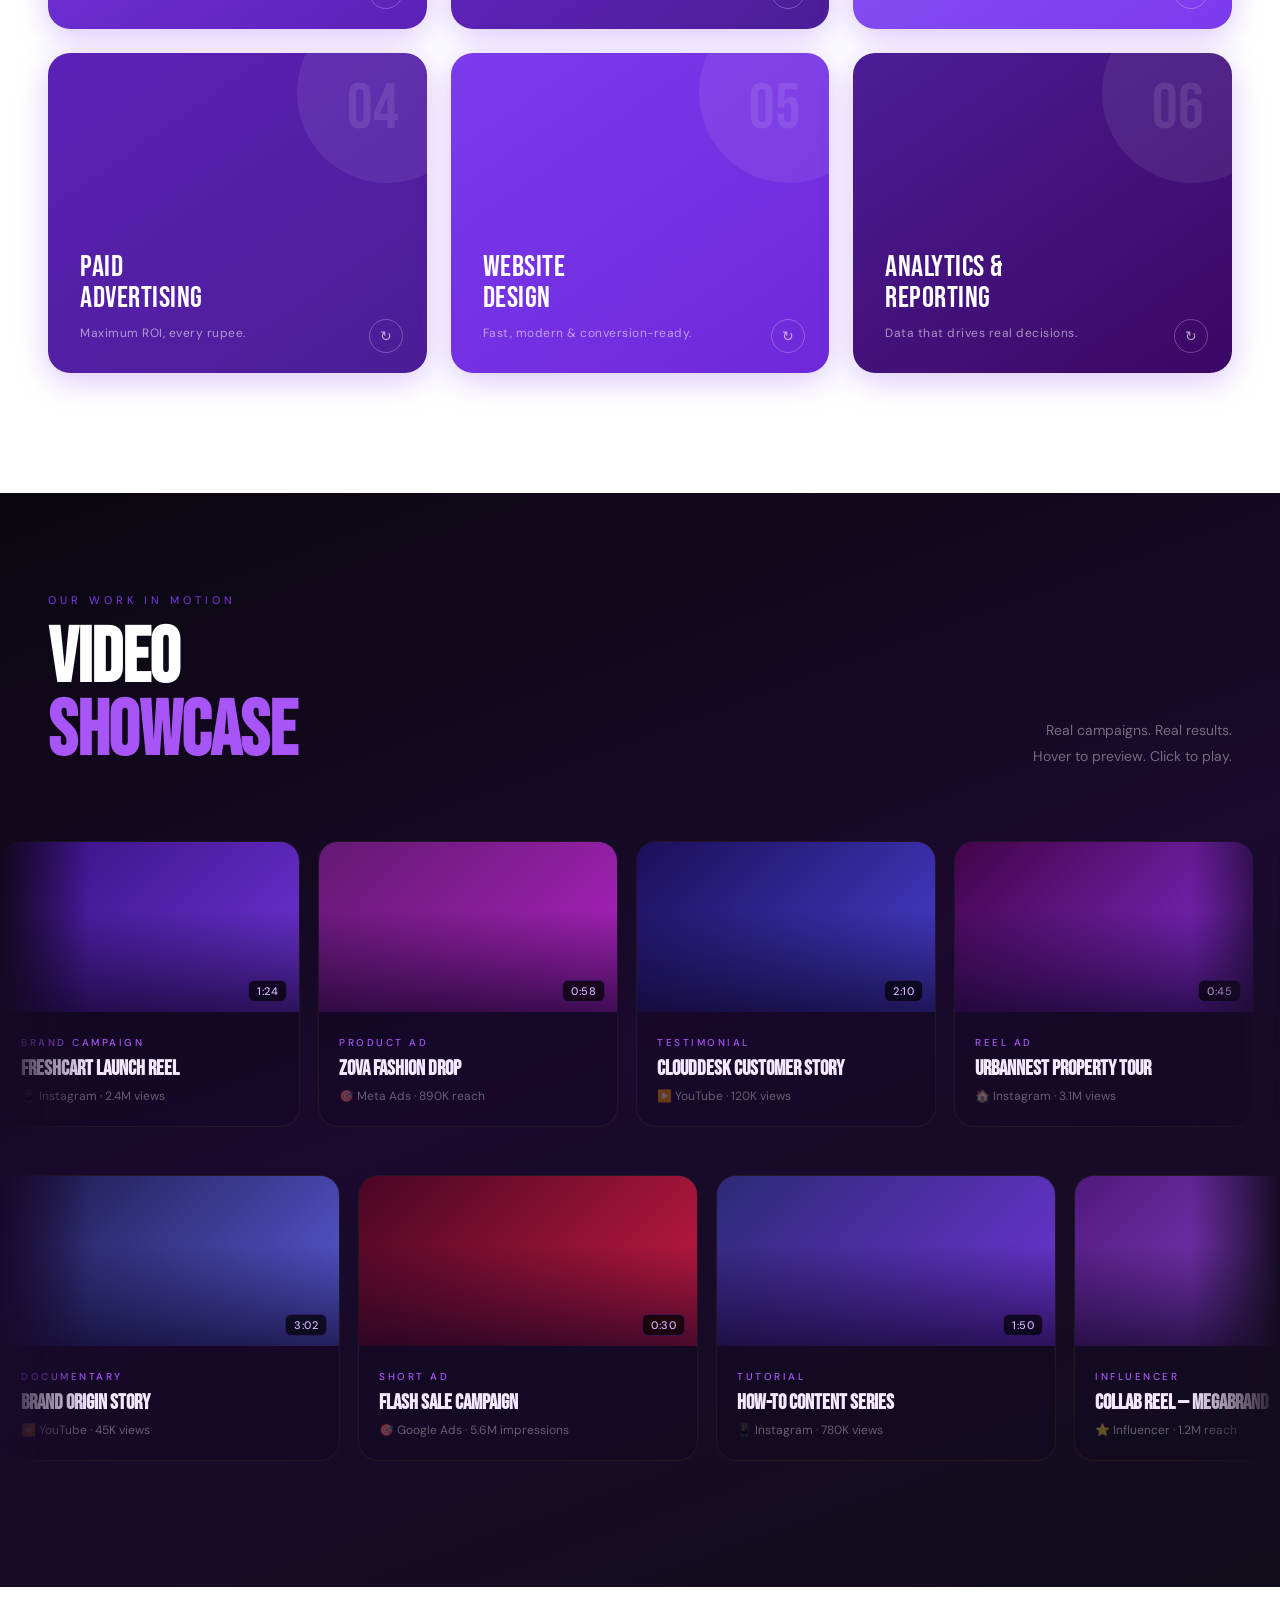
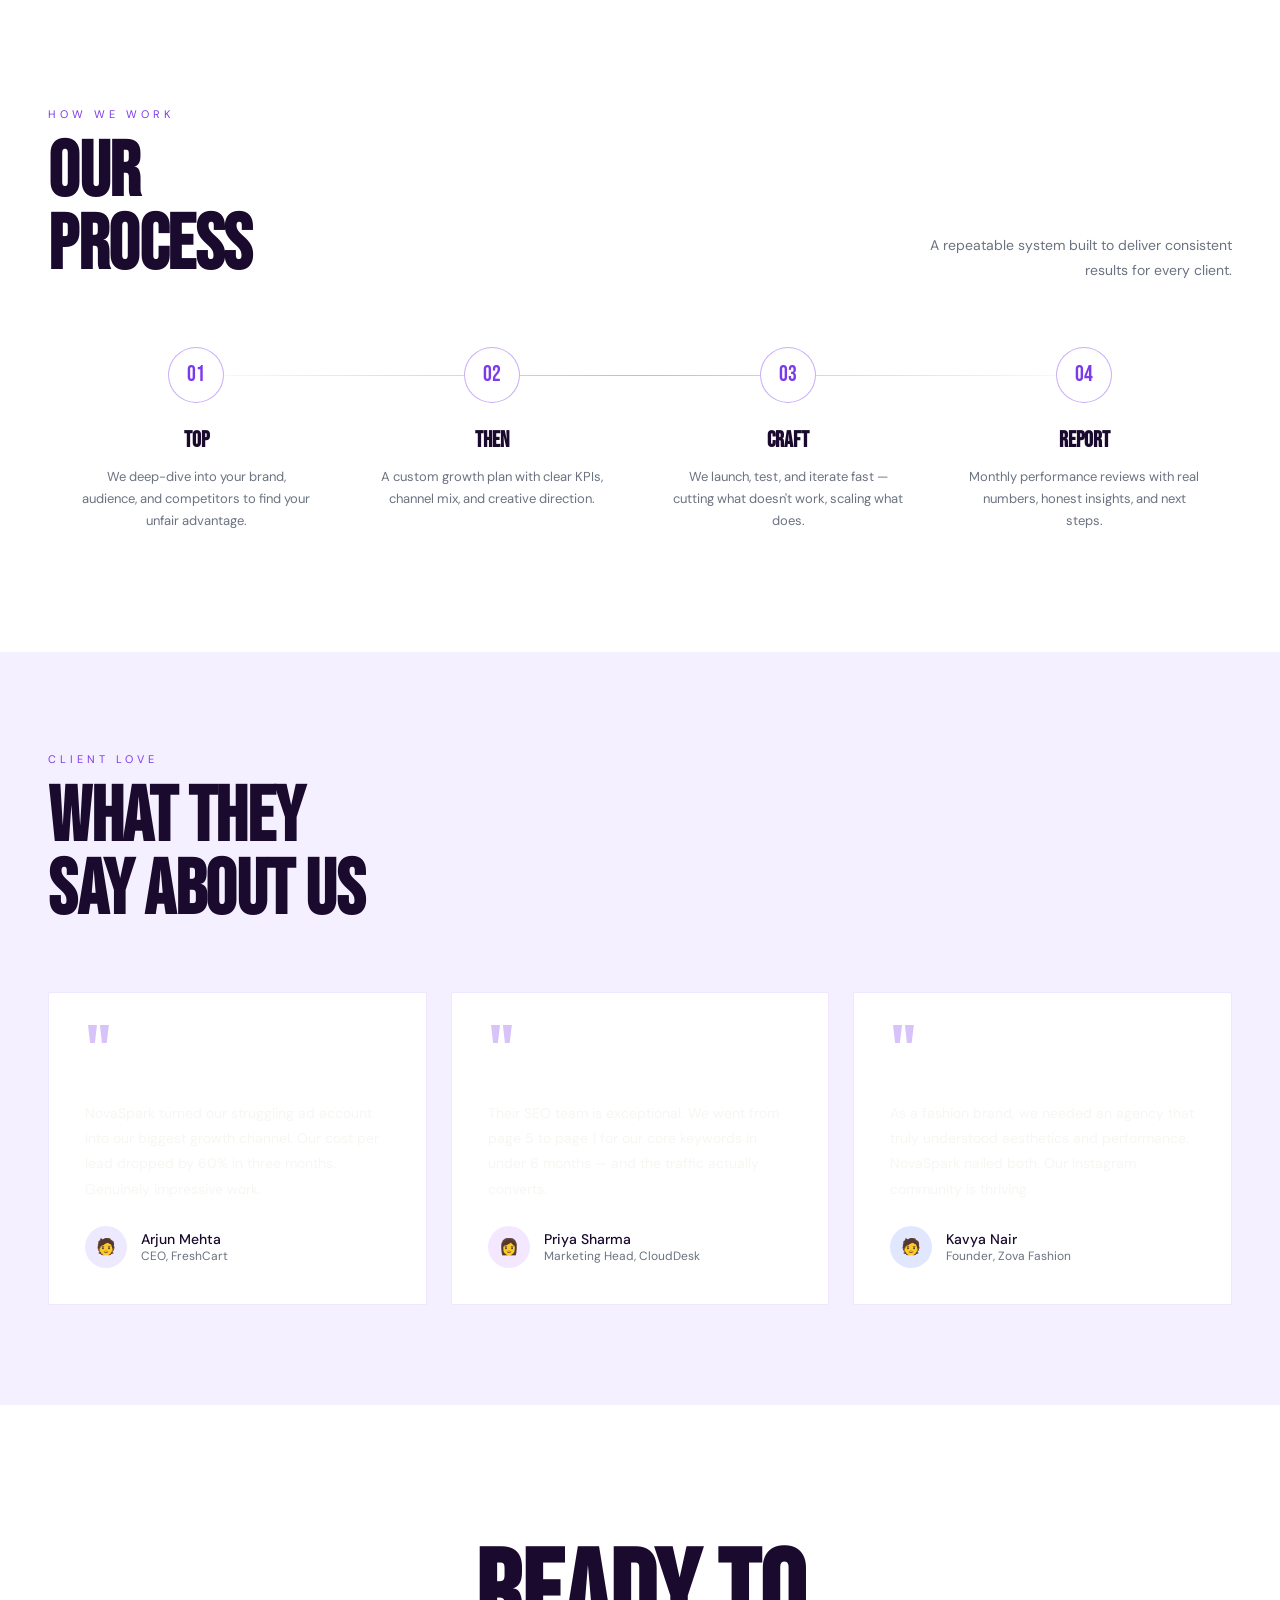
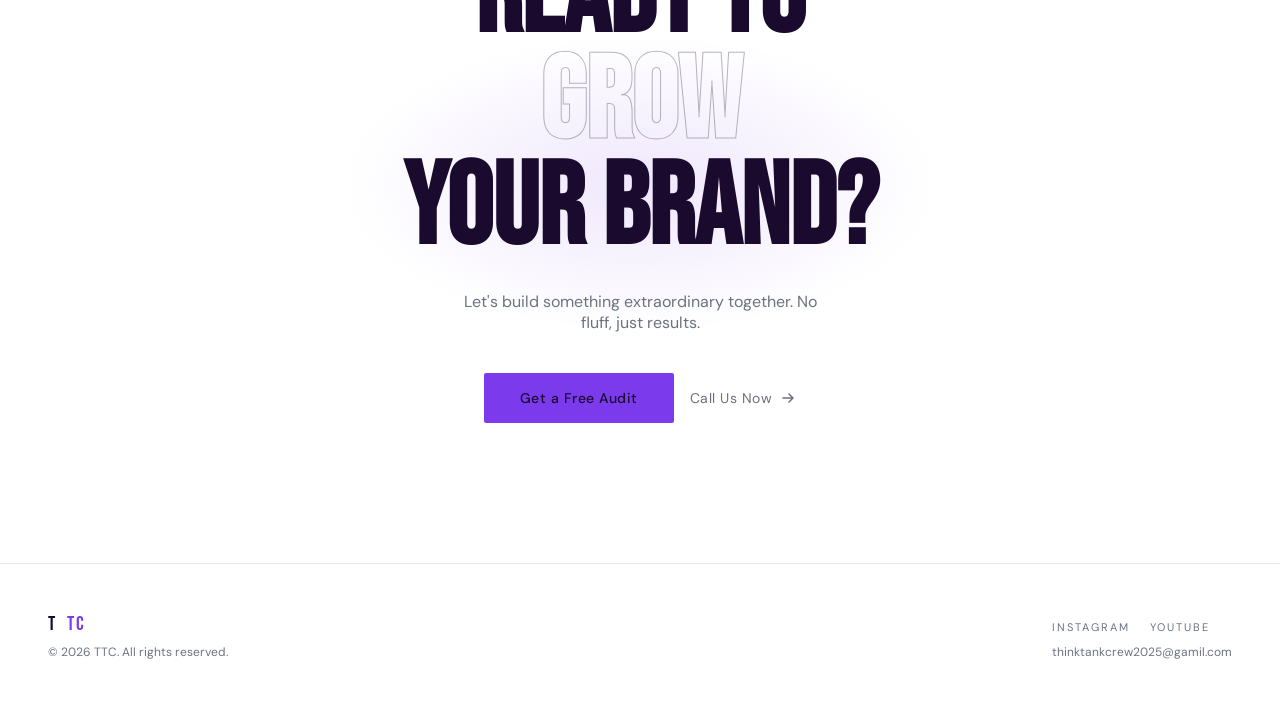
==== commit 0a0cce9c: "Fix logo image source path in index.html" ====
--- a/index.html
+++ b/index.html
@@ -1505,7 +1505,7 @@
 
 <!-- NAV -->
 <nav>
-  <img src="Img/TTC_logo.PNG"class="logo-svg" alt="TTC Logo" style="width:44px; height: auto; object-fit:contain;">
+  <img src="TTC_logo.PNG"class="logo-svg" alt="TTC Logo" style="width:44px; height: auto; object-fit:contain;">
   <ul>
     <li><a href="#services">Services</a></li>
     <li><a href="#videos">Work</a></li>
